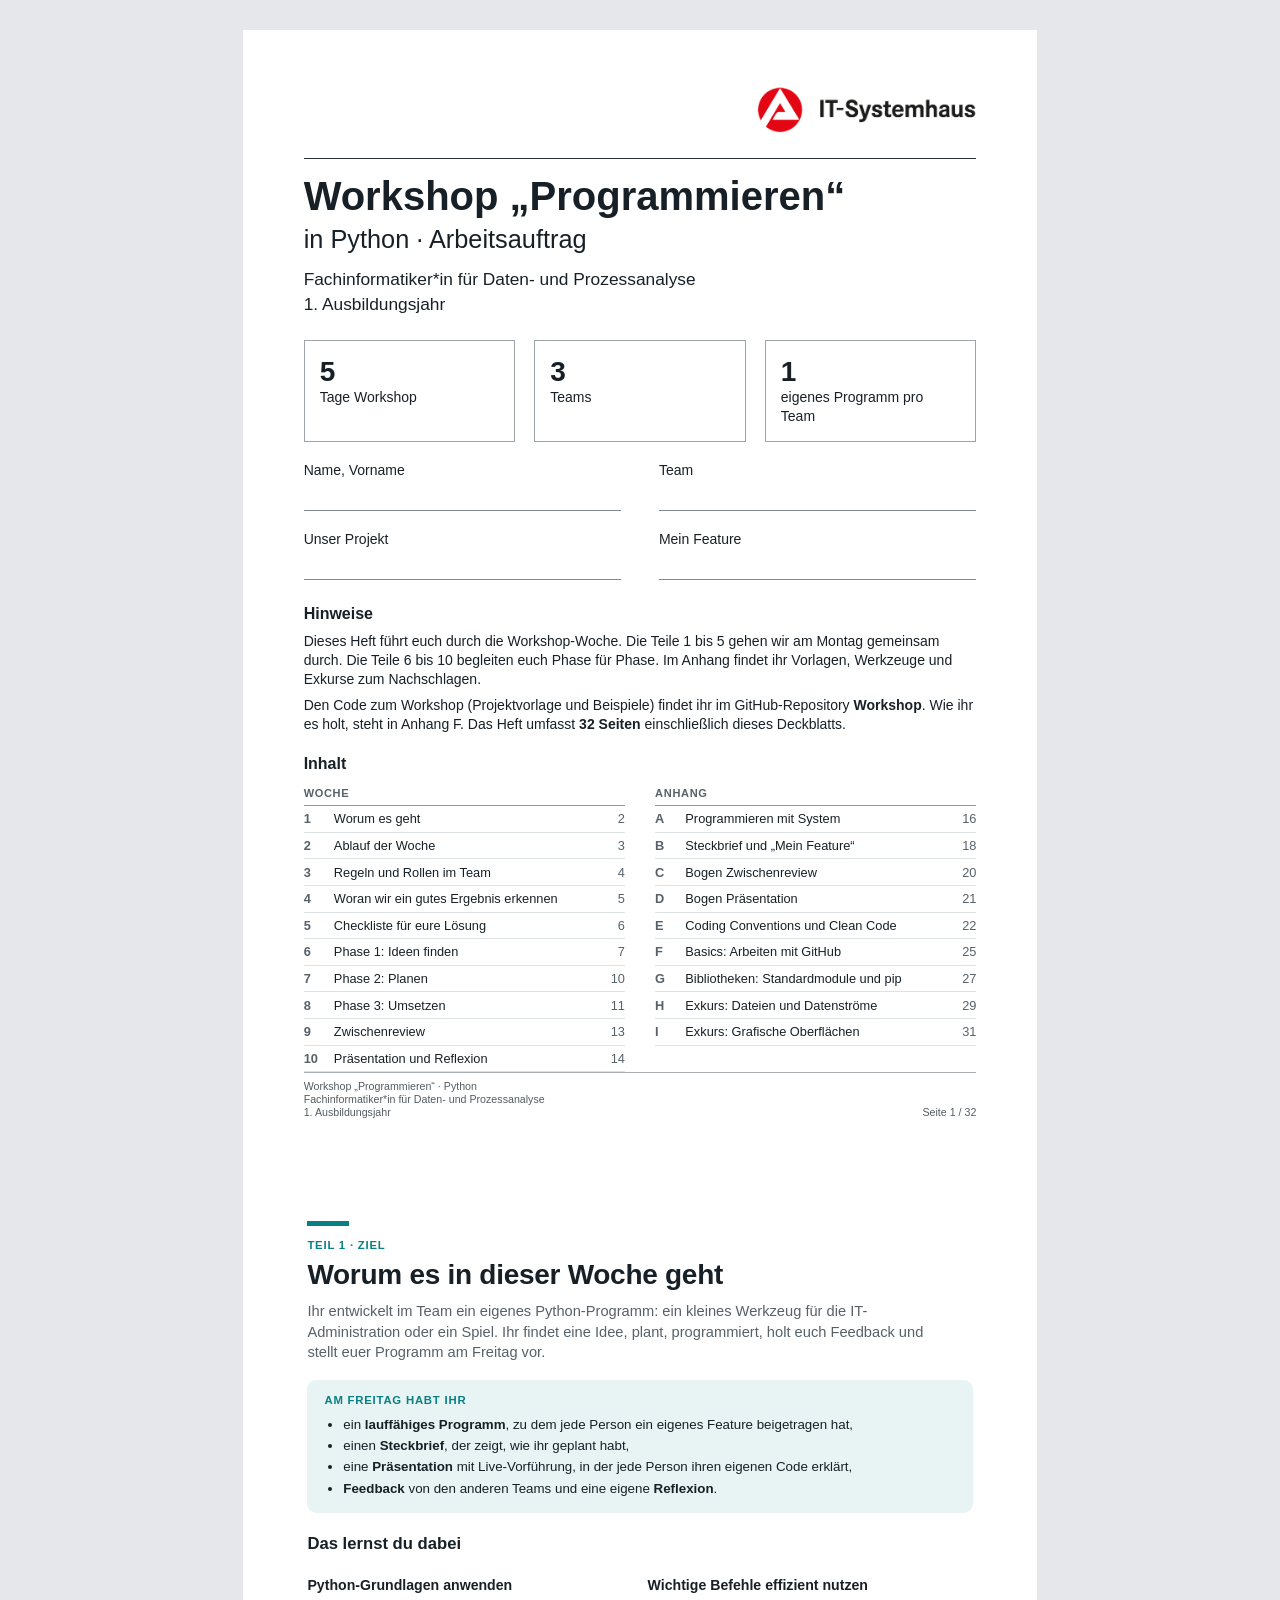
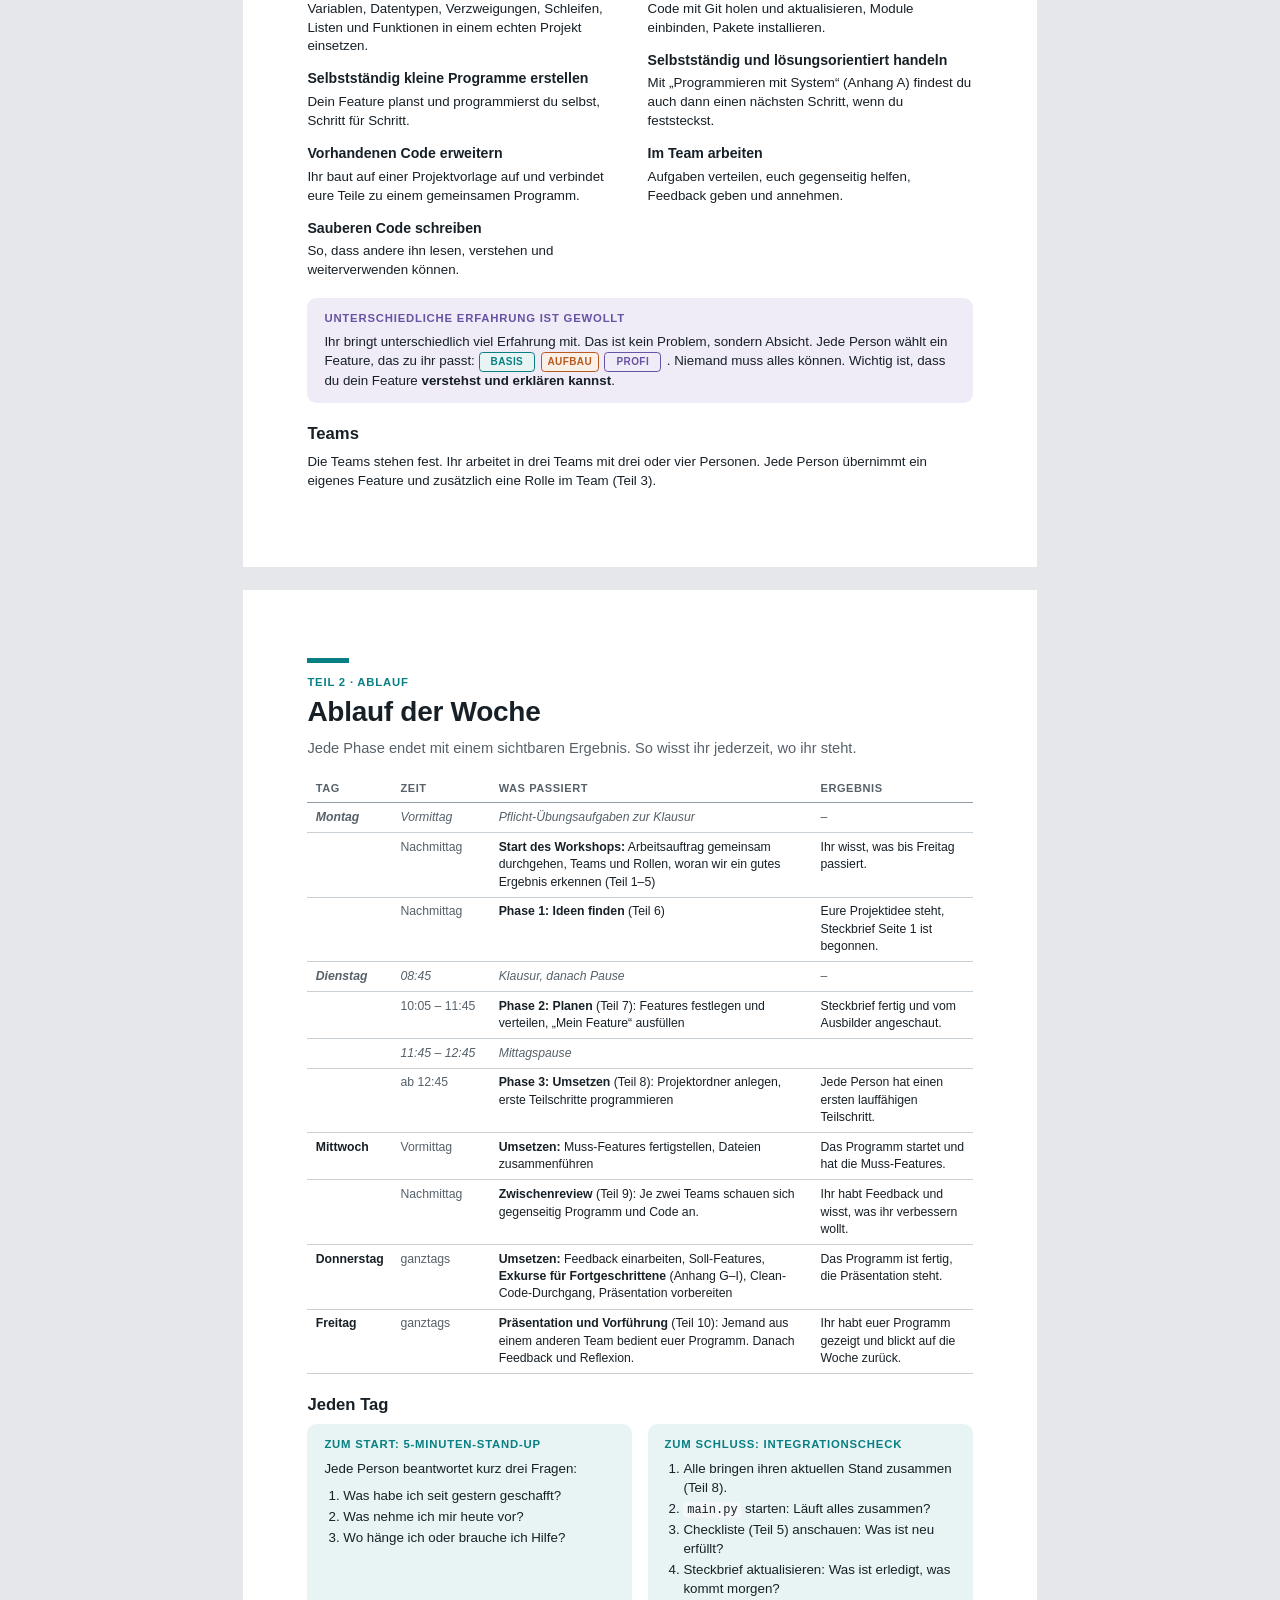
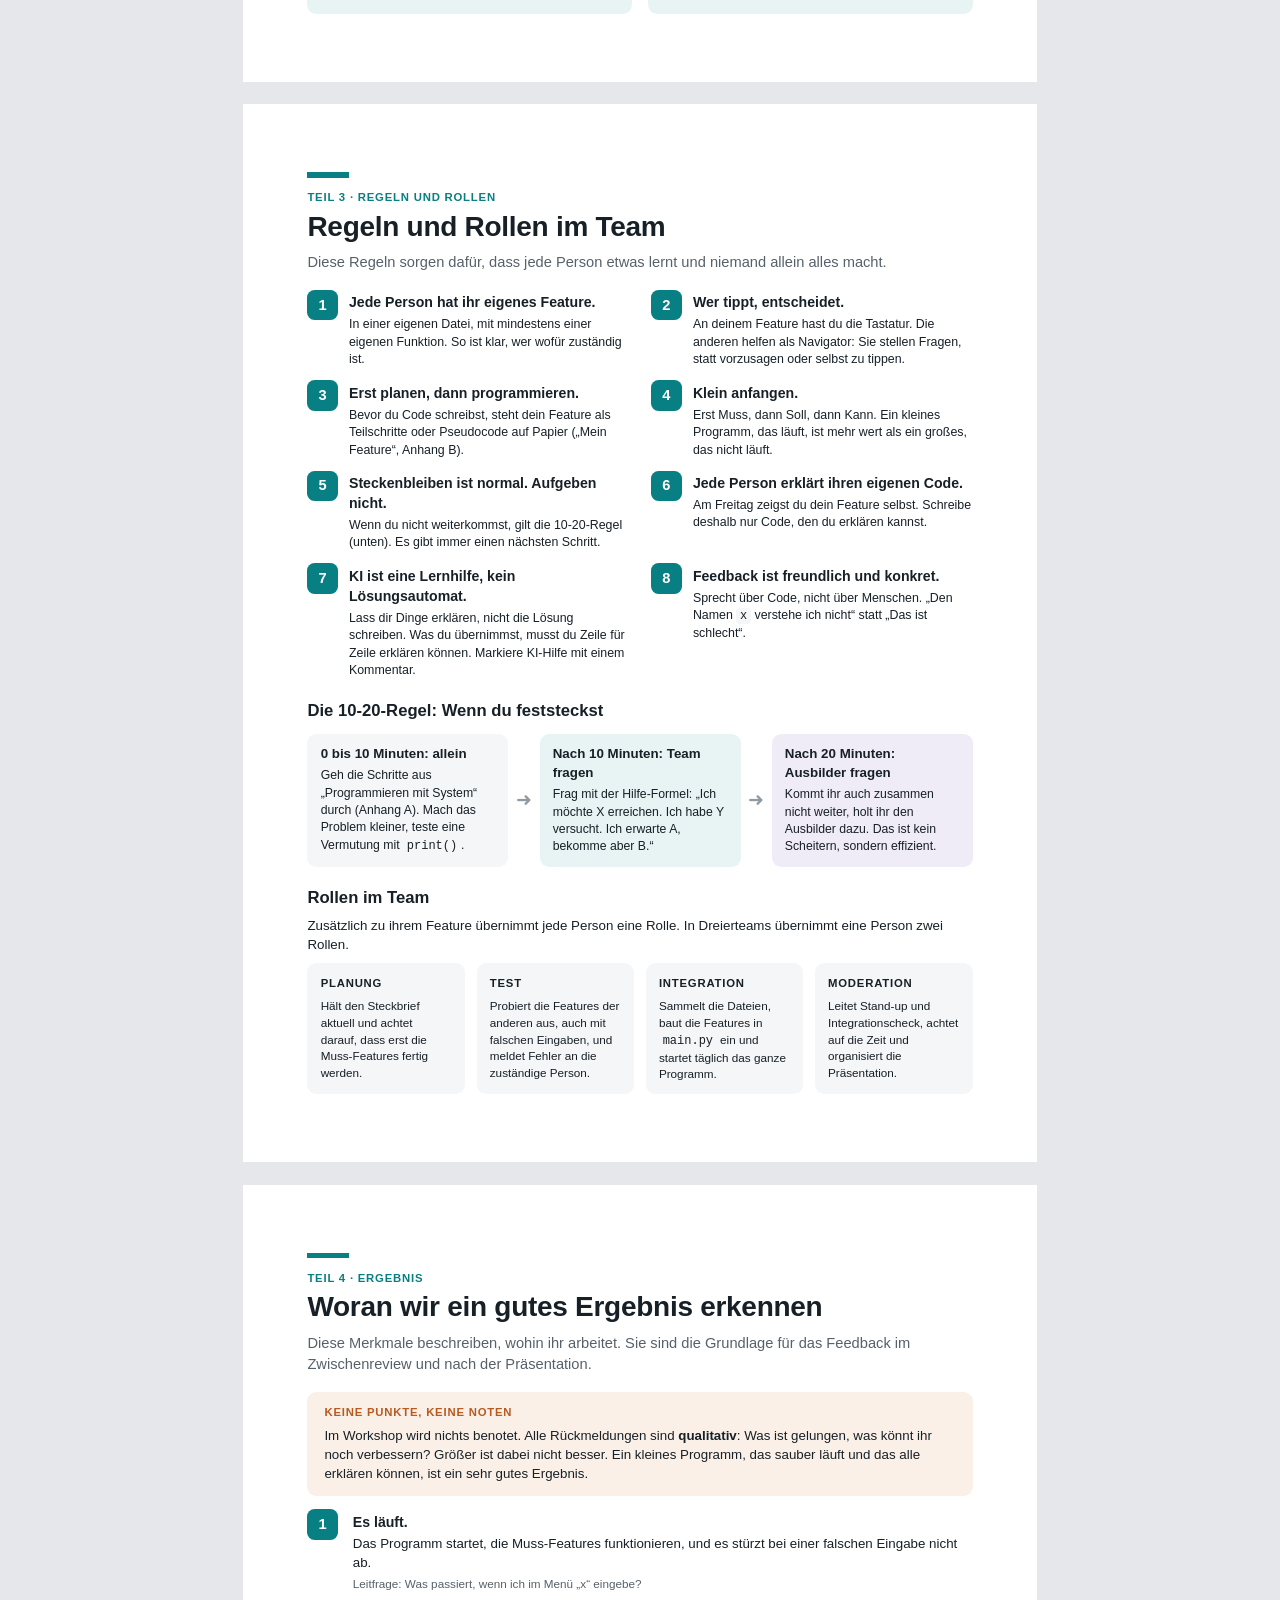
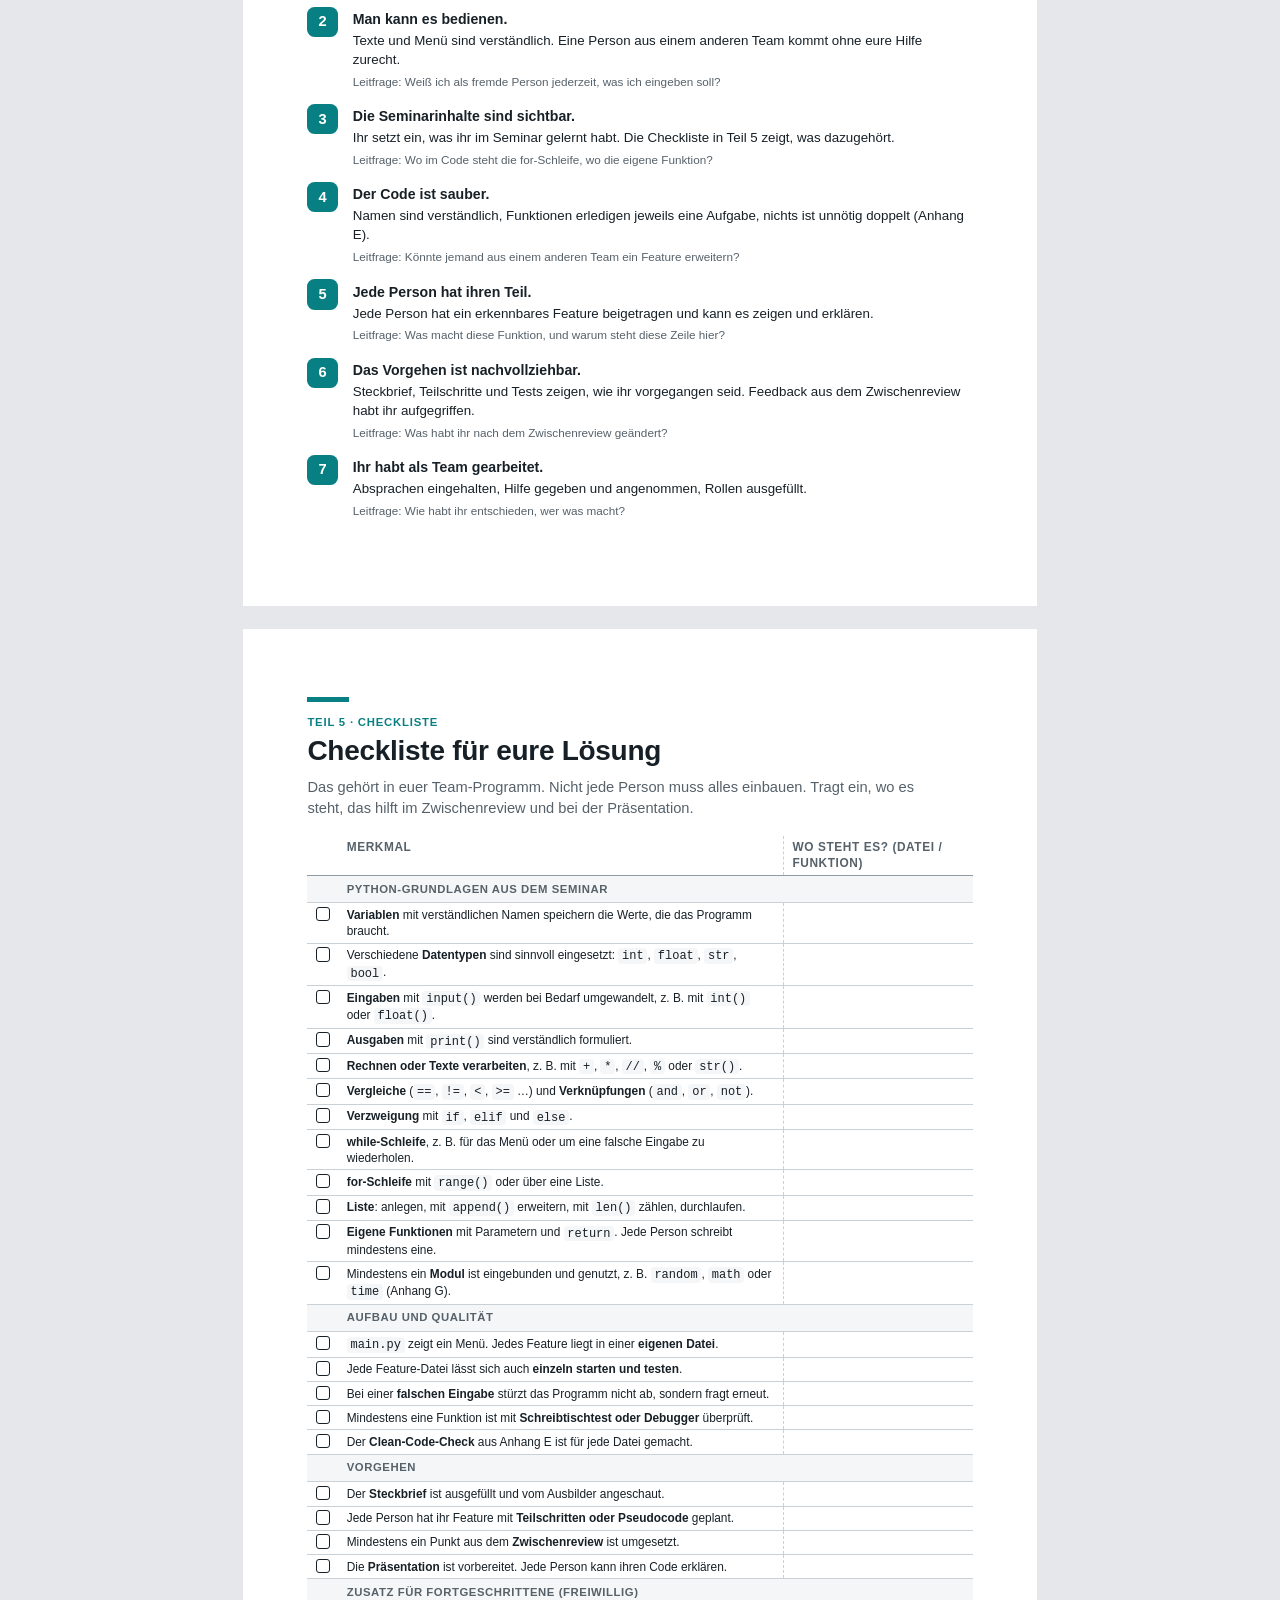
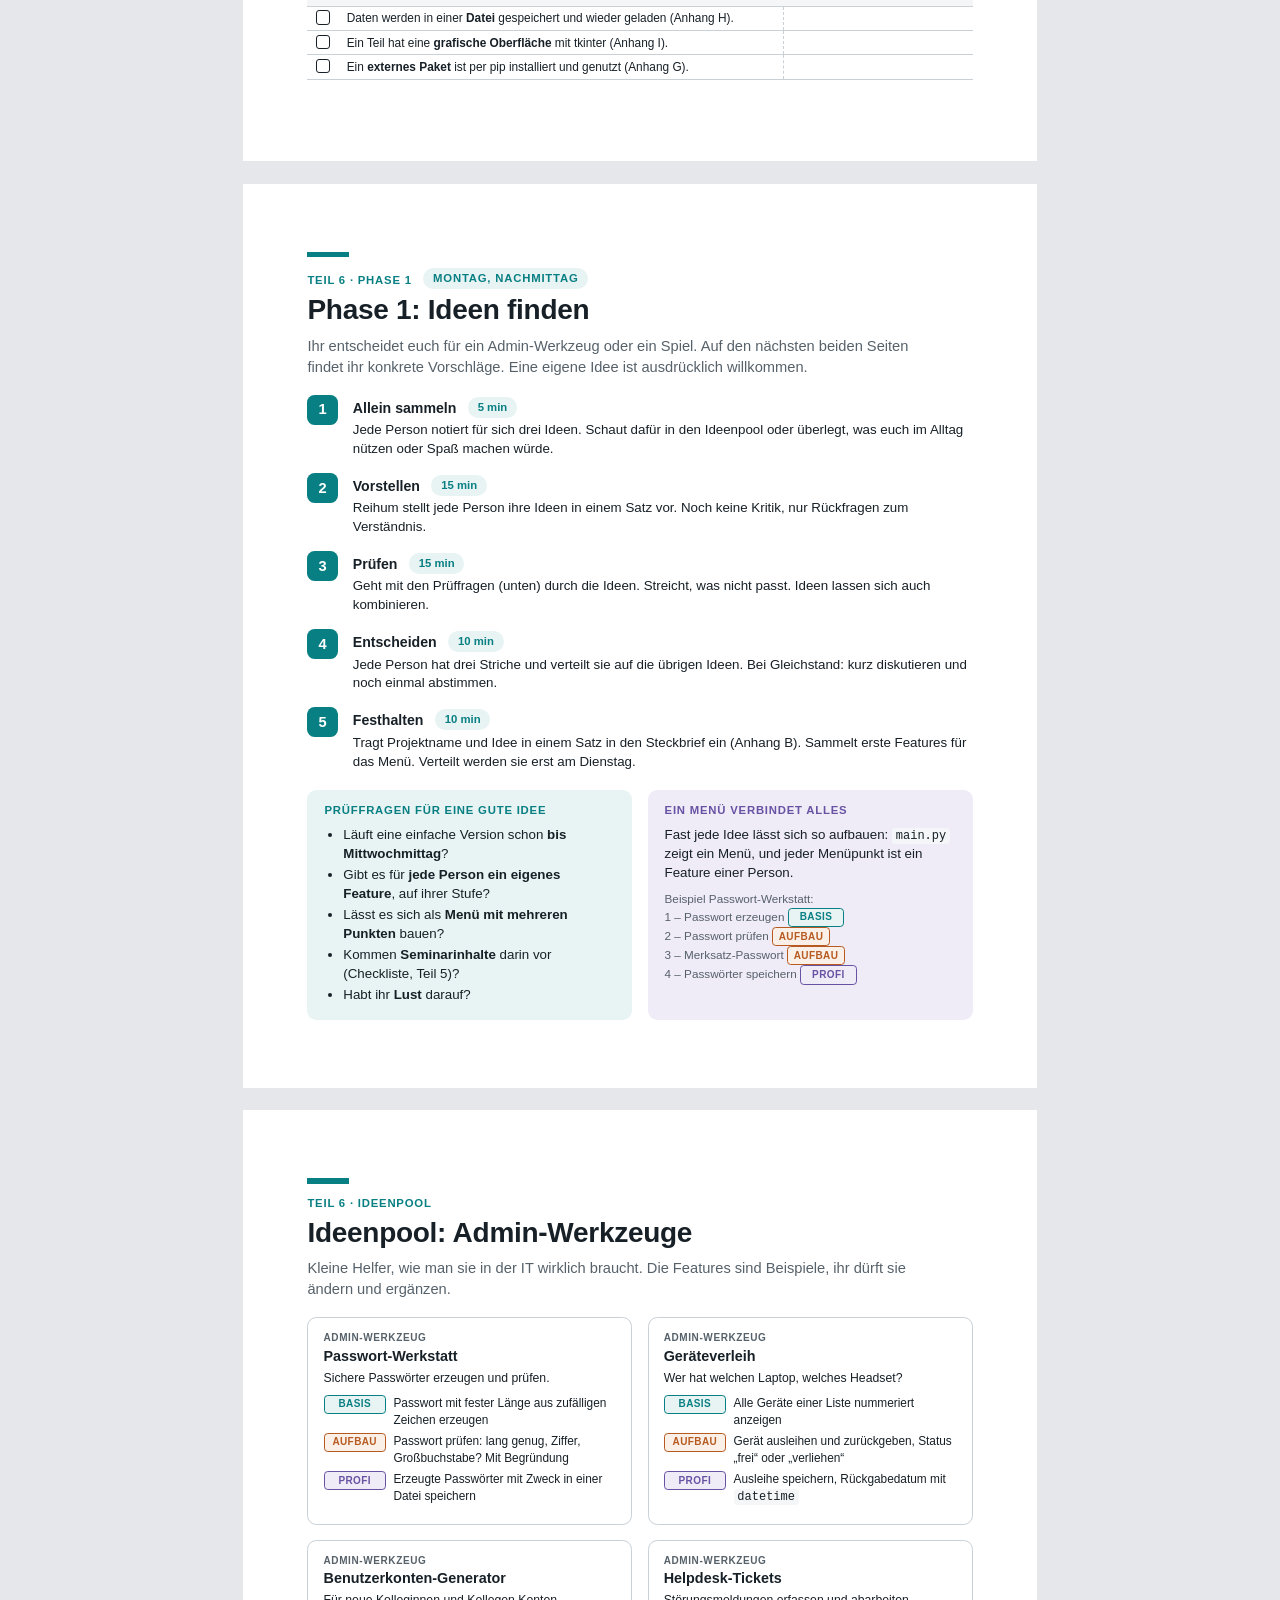
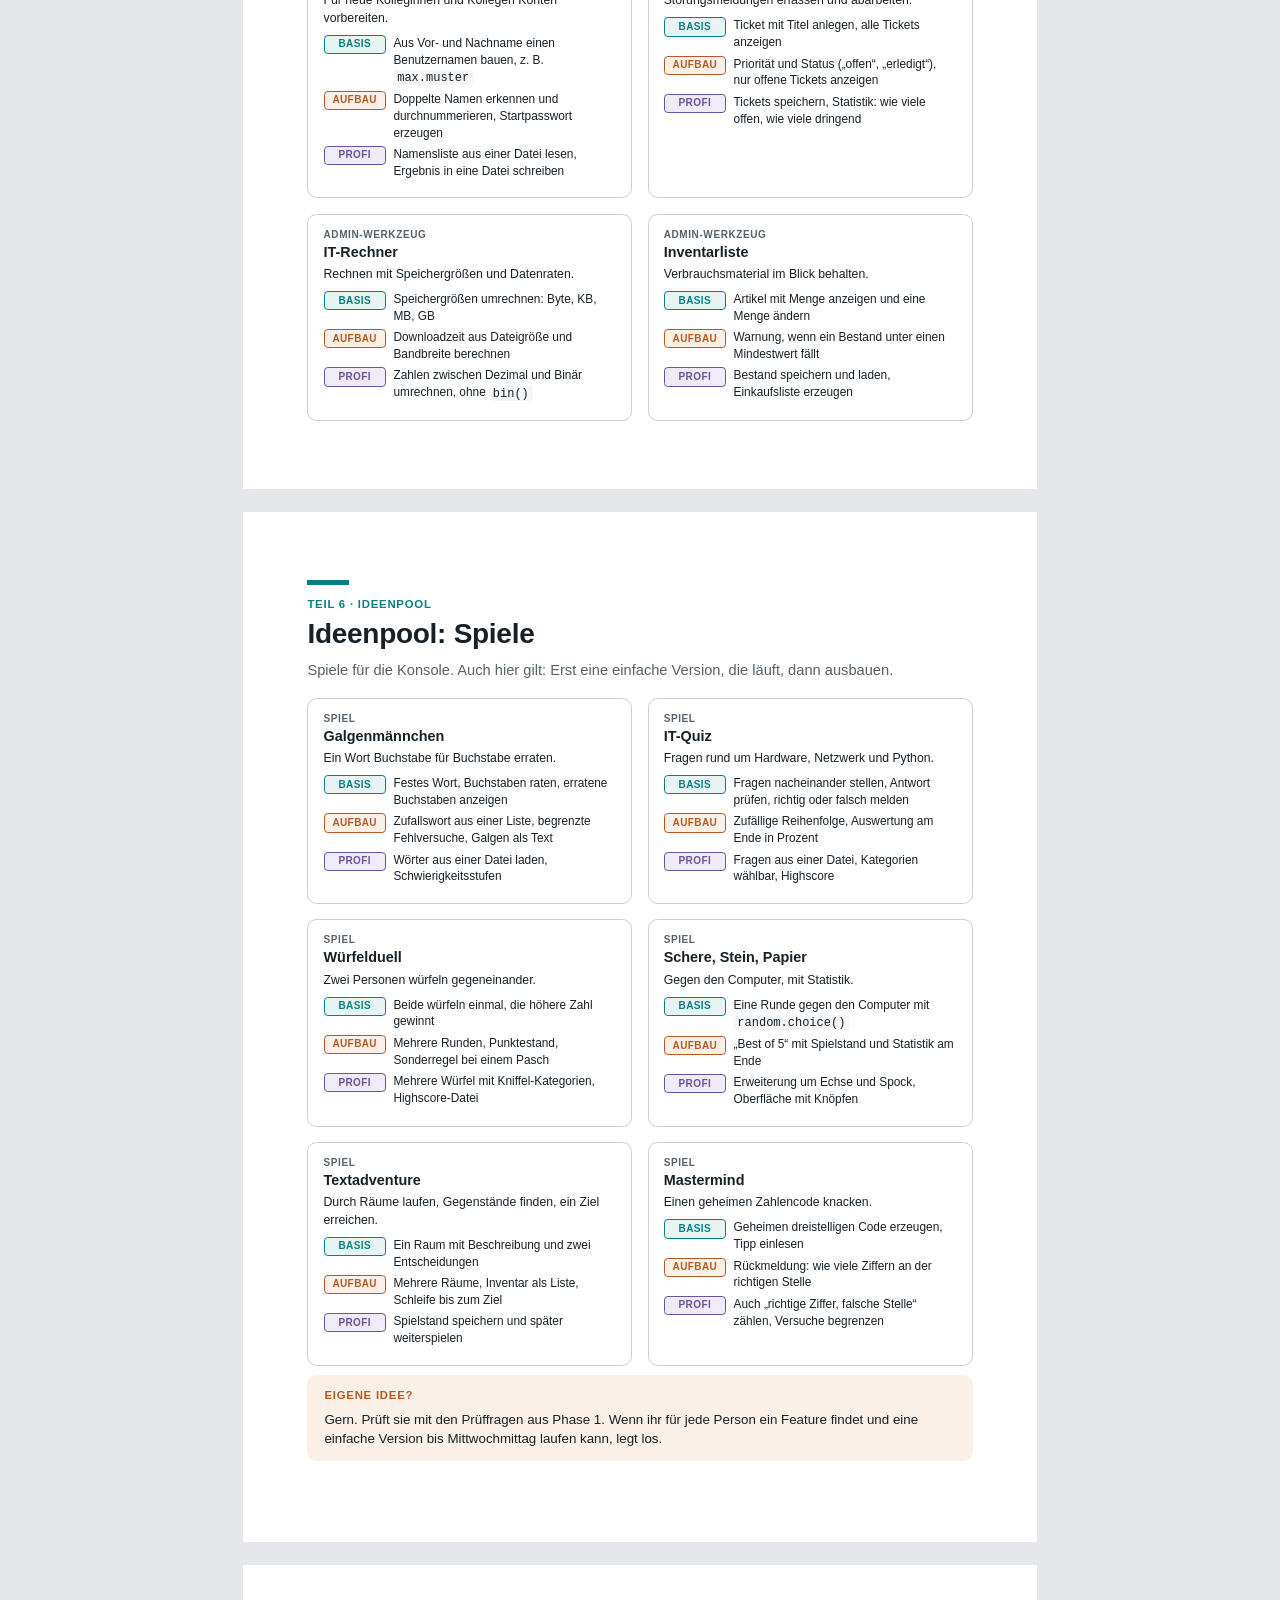
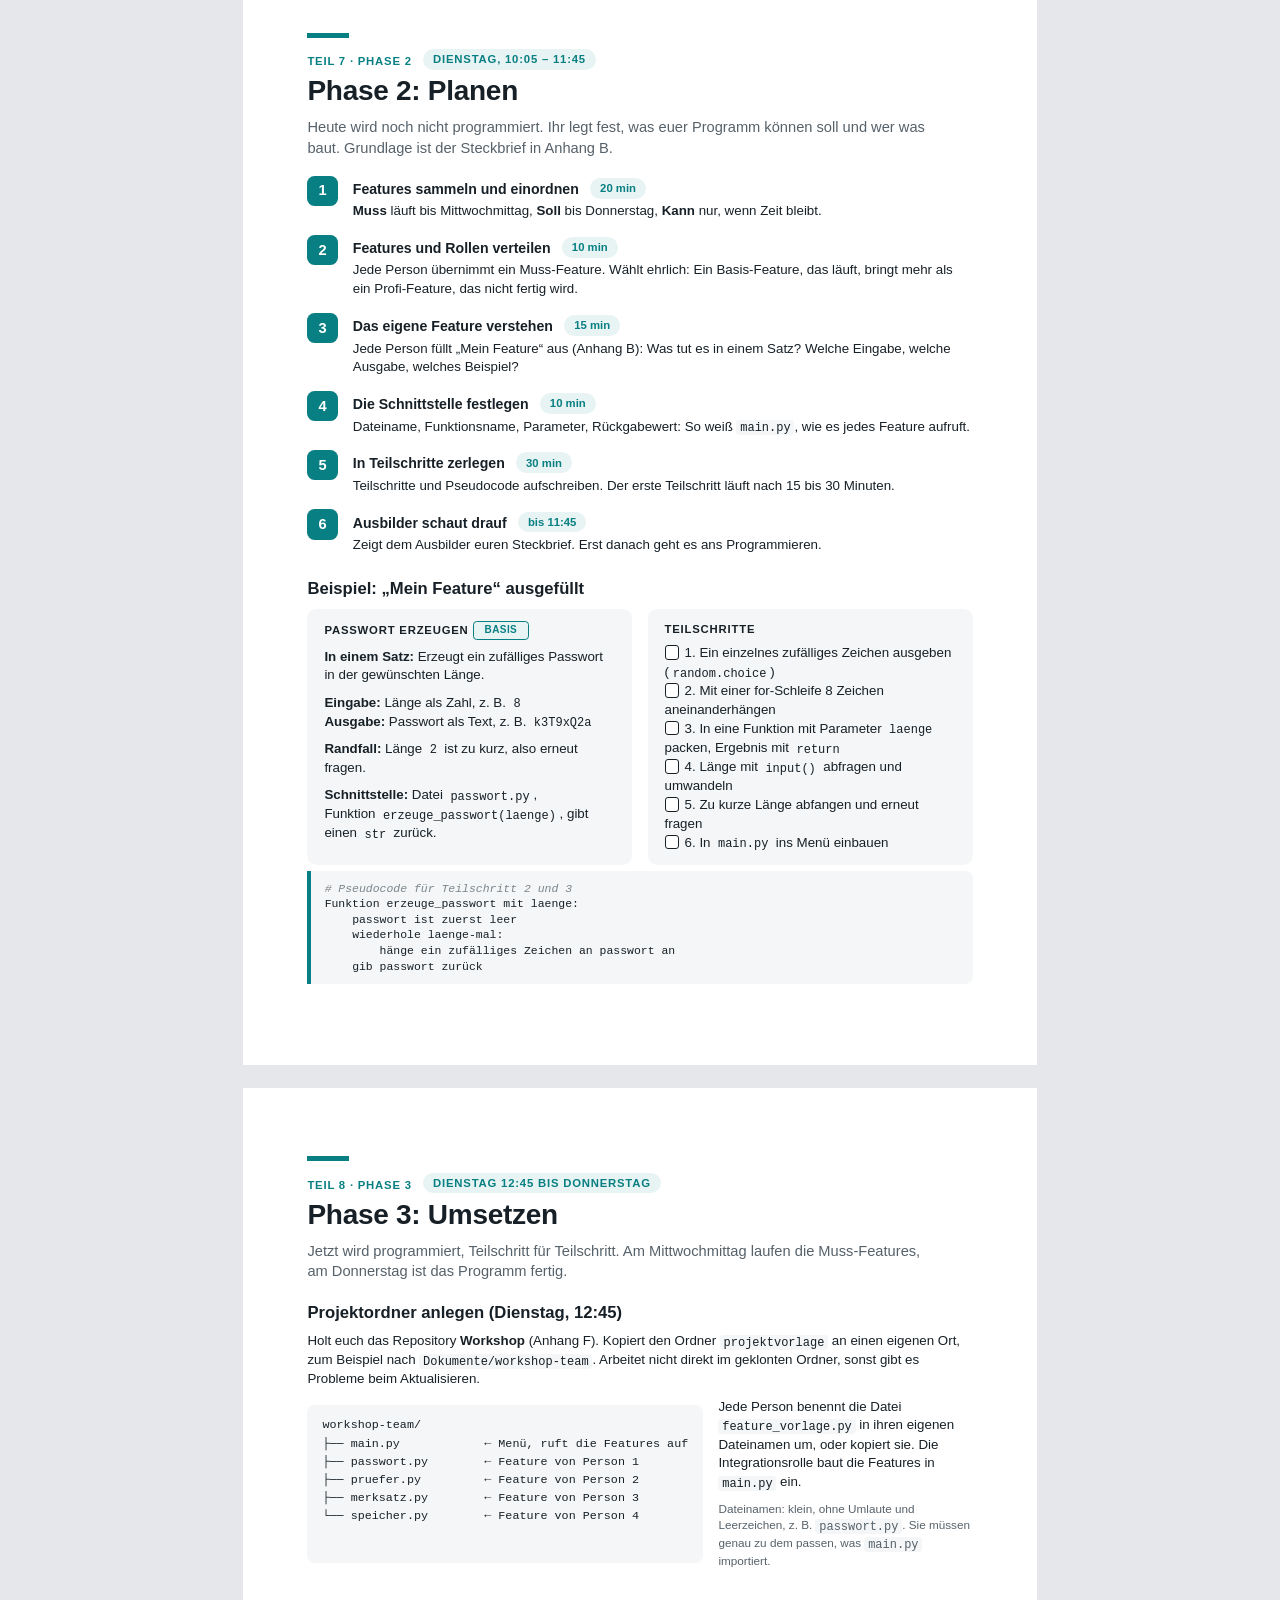
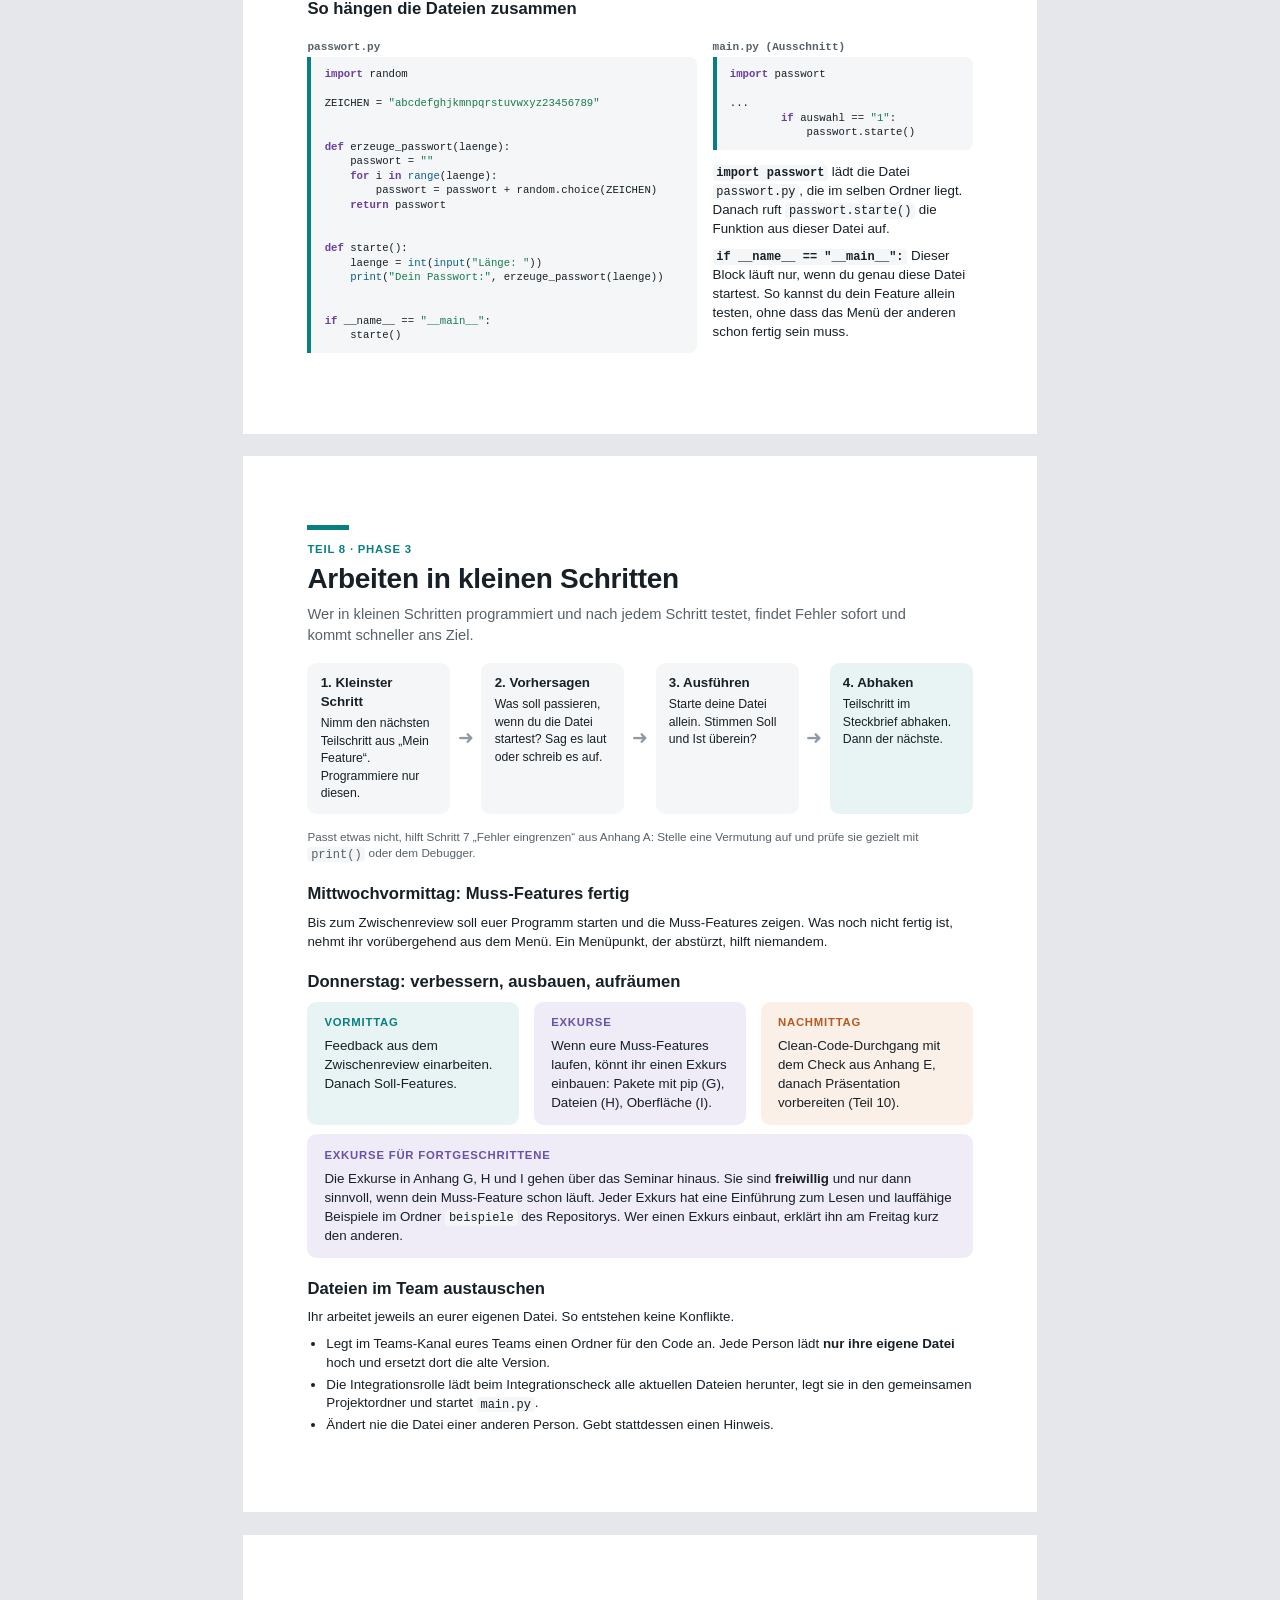
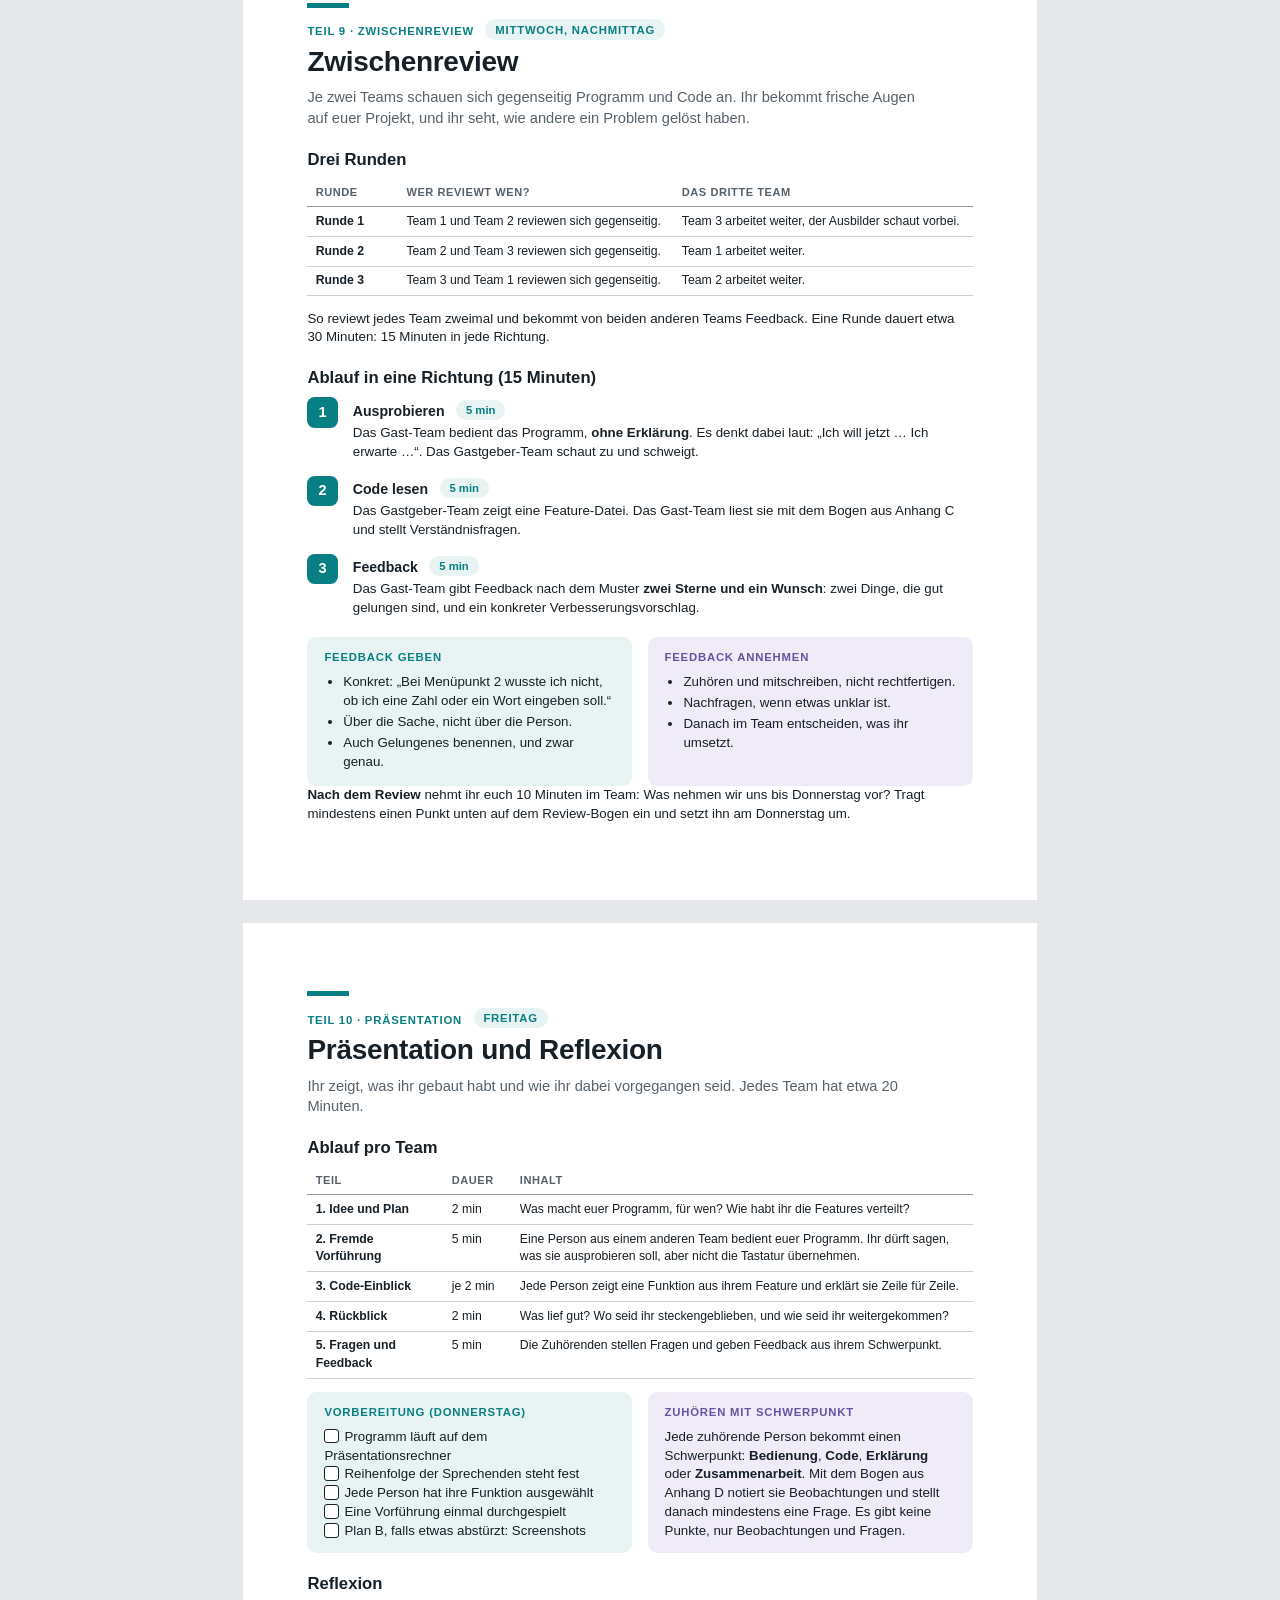
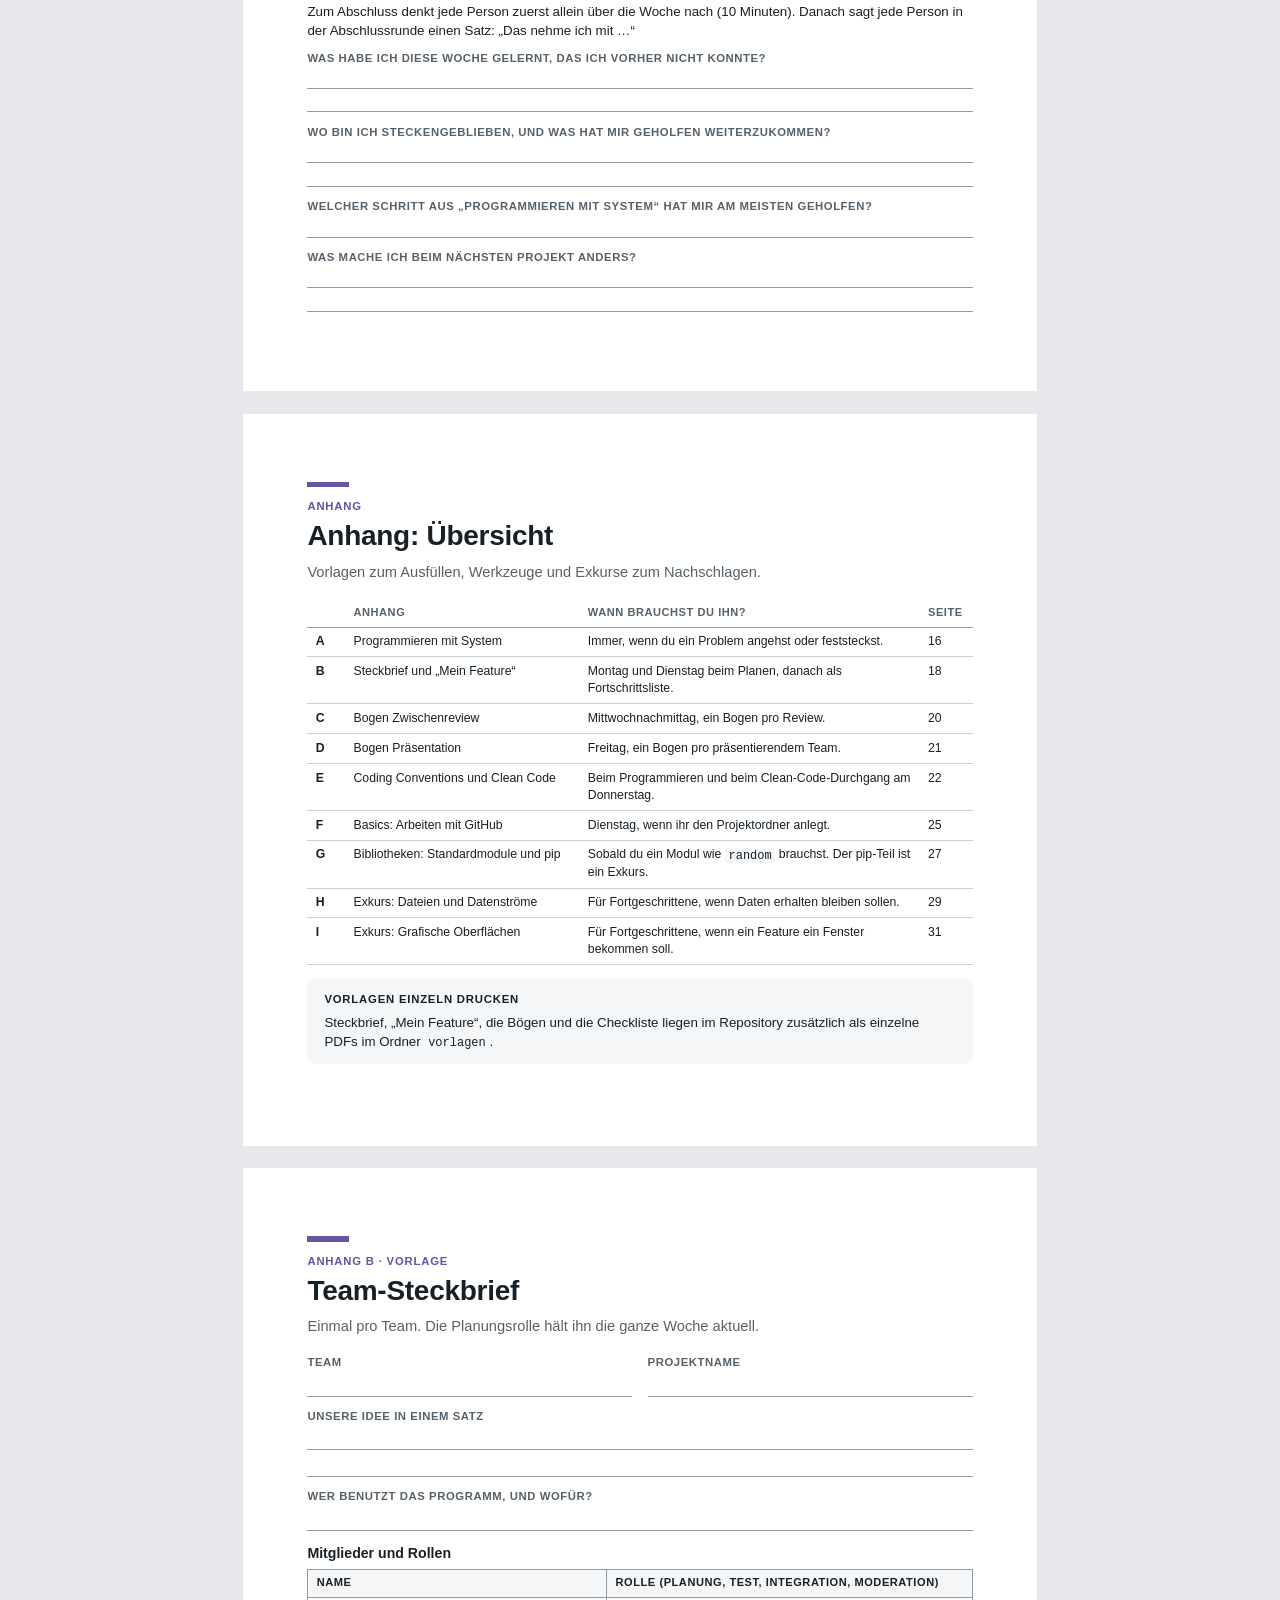
==== quelle/arbeitsauftrag.html @ 11efd177 "Workshop „Programmieren“: Arbeitsauftrag, Projektvorlage, Beispiele und Vorlagen Arbeitsauftrag als " ====
<!doctype html>
<html lang="de">
<head>
<meta charset="utf-8">
<title>Workshop „Programmieren“ · Arbeitsauftrag</title>
<link rel="stylesheet" href="style.css">
<script src="seiten.js"></script>
</head>
<body>

<!-- ============================================================ DECKBLATT -->
<section class="deckblatt">
  <header><img src="assets/IT-Systemhaus-BA.png" alt="IT-Systemhaus der Bundesagentur für Arbeit"></header>
  <h1>Workshop „Programmieren“</h1>
  <div class="untertitel">in Python · Arbeitsauftrag</div>
  <div class="cover-lead">Fachinformatiker*in für Daten- und Prozessanalyse<br>1. Ausbildungsjahr</div>

  <div class="cover-facts">
    <div><strong>5</strong>Tage Workshop</div>
    <div><strong>3</strong>Teams</div>
    <div><strong>1</strong>eigenes Programm pro Team</div>
  </div>

  <div class="cover-fields">
    <div>Name, Vorname</div>
    <div>Team</div>
    <div>Unser Projekt</div>
    <div>Mein Feature</div>
  </div>

  <h3>Hinweise</h3>
  <p>Dieses Heft führt euch durch die Workshop-Woche. Die Teile 1 bis 5 gehen wir am Montag gemeinsam durch. Die Teile 6 bis 10 begleiten euch Phase für Phase. Im Anhang findet ihr Vorlagen, Werkzeuge und Exkurse zum Nachschlagen.</p>
  <p>Den Code zum Workshop (Projektvorlage und Beispiele) findet ihr im GitHub-Repository <b>Workshop</b>. Wie ihr es holt, steht in Anhang F. Das Heft umfasst <b><span data-seiten="gesamt">__</span> Seiten</b> einschließlich dieses Deckblatts.</p>

  <h3>Inhalt</h3>
  <div class="inhalt">
    <div class="spalte">
      <div class="zeile kopf">Woche</div>
      <div class="zeile"><span class="ix">1</span><span class="t">Worum es geht</span><span class="pg" data-ref="ziel"></span></div>
      <div class="zeile"><span class="ix">2</span><span class="t">Ablauf der Woche</span><span class="pg" data-ref="ablauf"></span></div>
      <div class="zeile"><span class="ix">3</span><span class="t">Regeln und Rollen im Team</span><span class="pg" data-ref="regeln"></span></div>
      <div class="zeile"><span class="ix">4</span><span class="t">Woran wir ein gutes Ergebnis erkennen</span><span class="pg" data-ref="ergebnis"></span></div>
      <div class="zeile"><span class="ix">5</span><span class="t">Checkliste für eure Lösung</span><span class="pg" data-ref="checkliste"></span></div>
      <div class="zeile"><span class="ix">6</span><span class="t">Phase 1: Ideen finden</span><span class="pg" data-ref="ideen"></span></div>
      <div class="zeile"><span class="ix">7</span><span class="t">Phase 2: Planen</span><span class="pg" data-ref="planen"></span></div>
      <div class="zeile"><span class="ix">8</span><span class="t">Phase 3: Umsetzen</span><span class="pg" data-ref="umsetzen"></span></div>
      <div class="zeile"><span class="ix">9</span><span class="t">Zwischenreview</span><span class="pg" data-ref="review"></span></div>
      <div class="zeile"><span class="ix">10</span><span class="t">Präsentation und Reflexion</span><span class="pg" data-ref="praesentation"></span></div>
    </div>
    <div class="spalte">
      <div class="zeile kopf">Anhang</div>
      <div class="zeile"><span class="ix">A</span><span class="t">Programmieren mit System</span><span class="pg" data-ref="anhang-a"></span></div>
      <div class="zeile"><span class="ix">B</span><span class="t">Steckbrief und „Mein Feature“</span><span class="pg" data-ref="anhang-b"></span></div>
      <div class="zeile"><span class="ix">C</span><span class="t">Bogen Zwischenreview</span><span class="pg" data-ref="anhang-c"></span></div>
      <div class="zeile"><span class="ix">D</span><span class="t">Bogen Präsentation</span><span class="pg" data-ref="anhang-d"></span></div>
      <div class="zeile"><span class="ix">E</span><span class="t">Coding Conventions und Clean Code</span><span class="pg" data-ref="anhang-e"></span></div>
      <div class="zeile"><span class="ix">F</span><span class="t">Basics: Arbeiten mit GitHub</span><span class="pg" data-ref="anhang-f"></span></div>
      <div class="zeile"><span class="ix">G</span><span class="t">Bibliotheken: Standardmodule und pip</span><span class="pg" data-ref="anhang-g"></span></div>
      <div class="zeile"><span class="ix">H</span><span class="t">Exkurs: Dateien und Datenströme</span><span class="pg" data-ref="anhang-h"></span></div>
      <div class="zeile"><span class="ix">I</span><span class="t">Exkurs: Grafische Oberflächen</span><span class="pg" data-ref="anhang-i"></span></div>
    </div>
  </div>

  <footer>
    <span class="identity"><span>Workshop „Programmieren“ · Python</span><span>Fachinformatiker*in für Daten- und Prozessanalyse</span><span>1. Ausbildungsjahr</span></span>
    <span>Seite 1 / <span data-seiten="gesamt">__</span></span>
  </footer>
</section>

<!-- ============================================================ 1 ZIEL -->
<section class="teil" id="ziel">
  <div class="kicker">Teil 1 · Ziel</div>
  <h1>Worum es in dieser Woche geht</h1>
  <p class="lead">Ihr entwickelt im Team ein eigenes Python-Programm: ein kleines Werkzeug für die IT-Administration oder ein Spiel. Ihr findet eine Idee, plant, programmiert, holt euch Feedback und stellt euer Programm am Freitag vor.</p>

  <div class="box teal">
    <div class="box-titel">Am Freitag habt ihr</div>
    <ul>
      <li>ein <b>lauffähiges Programm</b>, zu dem jede Person ein eigenes Feature beigetragen hat,</li>
      <li>einen <b>Steckbrief</b>, der zeigt, wie ihr geplant habt,</li>
      <li>eine <b>Präsentation</b> mit Live-Vorführung, in der jede Person ihren eigenen Code erklärt,</li>
      <li><b>Feedback</b> von den anderen Teams und eine eigene <b>Reflexion</b>.</li>
    </ul>
  </div>

  <h2>Das lernst du dabei</h2>
  <div class="grid2">
    <div>
      <h3>Python-Grundlagen anwenden</h3>
      <p>Variablen, Datentypen, Verzweigungen, Schleifen, Listen und Funktionen in einem echten Projekt einsetzen.</p>
      <h3>Selbstständig kleine Programme erstellen</h3>
      <p>Dein Feature planst und programmierst du selbst, Schritt für Schritt.</p>
      <h3>Vorhandenen Code erweitern</h3>
      <p>Ihr baut auf einer Projektvorlage auf und verbindet eure Teile zu einem gemeinsamen Programm.</p>
      <h3>Sauberen Code schreiben</h3>
      <p>So, dass andere ihn lesen, verstehen und weiterverwenden können.</p>
    </div>
    <div>
      <h3>Wichtige Befehle effizient nutzen</h3>
      <p>Code mit Git holen und aktualisieren, Module einbinden, Pakete installieren.</p>
      <h3>Selbstständig und lösungsorientiert handeln</h3>
      <p>Mit „Programmieren mit System“ (Anhang A) findest du auch dann einen nächsten Schritt, wenn du feststeckst.</p>
      <h3>Im Team arbeiten</h3>
      <p>Aufgaben verteilen, euch gegenseitig helfen, Feedback geben und annehmen.</p>
    </div>
  </div>

  <div class="box purple">
    <div class="box-titel">Unterschiedliche Erfahrung ist gewollt</div>
    <p>Ihr bringt unterschiedlich viel Erfahrung mit. Das ist kein Problem, sondern Absicht. Jede Person wählt ein Feature, das zu ihr passt: <span class="stufe b">Basis</span><span class="stufe a">Aufbau</span><span class="stufe p">Profi</span>. Niemand muss alles können. Wichtig ist, dass du dein Feature <b>verstehst und erklären kannst</b>.</p>
  </div>

  <h2>Teams</h2>
  <p>Die Teams stehen fest. Ihr arbeitet in drei Teams mit drei oder vier Personen. Jede Person übernimmt ein eigenes Feature und zusätzlich eine Rolle im Team (Teil 3).</p>

</section>

<!-- ============================================================ 2 ABLAUF -->
<section class="teil" id="ablauf">
  <div class="kicker">Teil 2 · Ablauf</div>
  <h1>Ablauf der Woche</h1>
  <p class="lead">Jede Phase endet mit einem sichtbaren Ergebnis. So wisst ihr jederzeit, wo ihr steht.</p>

  <table>
    <thead><tr><th>Tag</th><th>Zeit</th><th>Was passiert</th><th>Ergebnis</th></tr></thead>
    <tbody>
      <tr class="tagstart extern"><td class="tag">Montag</td><td class="uhr">Vormittag</td><td>Pflicht-Übungsaufgaben zur Klausur</td><td>–</td></tr>
      <tr><td></td><td class="uhr">Nachmittag</td><td><b>Start des Workshops:</b> Arbeitsauftrag gemeinsam durchgehen, Teams und Rollen, woran wir ein gutes Ergebnis erkennen (Teil 1–5)</td><td>Ihr wisst, was bis Freitag passiert.</td></tr>
      <tr><td></td><td class="uhr">Nachmittag</td><td><b>Phase 1: Ideen finden</b> (Teil 6)</td><td>Eure Projektidee steht, Steckbrief Seite 1 ist begonnen.</td></tr>

      <tr class="tagstart extern"><td class="tag">Dienstag</td><td class="uhr">08:45</td><td>Klausur, danach Pause</td><td>–</td></tr>
      <tr><td></td><td class="uhr">10:05 – 11:45</td><td><b>Phase 2: Planen</b> (Teil 7): Features festlegen und verteilen, „Mein Feature“ ausfüllen</td><td>Steckbrief fertig und vom Ausbilder angeschaut.</td></tr>
      <tr class="extern"><td></td><td class="uhr">11:45 – 12:45</td><td>Mittagspause</td><td></td></tr>
      <tr><td></td><td class="uhr">ab 12:45</td><td><b>Phase 3: Umsetzen</b> (Teil 8): Projektordner anlegen, erste Teilschritte programmieren</td><td>Jede Person hat einen ersten lauffähigen Teilschritt.</td></tr>

      <tr class="tagstart"><td class="tag">Mittwoch</td><td class="uhr">Vormittag</td><td><b>Umsetzen:</b> Muss-Features fertigstellen, Dateien zusammenführen</td><td>Das Programm startet und hat die Muss-Features.</td></tr>
      <tr><td></td><td class="uhr">Nachmittag</td><td><b>Zwischenreview</b> (Teil 9): Je zwei Teams schauen sich gegenseitig Programm und Code an.</td><td>Ihr habt Feedback und wisst, was ihr verbessern wollt.</td></tr>

      <tr class="tagstart"><td class="tag">Donnerstag</td><td class="uhr">ganztags</td><td><b>Umsetzen:</b> Feedback einarbeiten, Soll-Features, <b>Exkurse für Fortgeschrittene</b> (Anhang G–I), Clean-Code-Durchgang, Präsentation vorbereiten</td><td>Das Programm ist fertig, die Präsentation steht.</td></tr>

      <tr class="tagstart"><td class="tag">Freitag</td><td class="uhr">ganztags</td><td><b>Präsentation und Vorführung</b> (Teil 10): Jemand aus einem anderen Team bedient euer Programm. Danach Feedback und Reflexion.</td><td>Ihr habt euer Programm gezeigt und blickt auf die Woche zurück.</td></tr>
    </tbody>
  </table>

  <h2>Jeden Tag</h2>
  <div class="grid2">
    <div class="box teal">
      <div class="box-titel">Zum Start: 5-Minuten-Stand-up</div>
      <p>Jede Person beantwortet kurz drei Fragen:</p>
      <ol>
        <li>Was habe ich seit gestern geschafft?</li>
        <li>Was nehme ich mir heute vor?</li>
        <li>Wo hänge ich oder brauche ich Hilfe?</li>
      </ol>
    </div>
    <div class="box teal">
      <div class="box-titel">Zum Schluss: Integrationscheck</div>
      <ol>
        <li>Alle bringen ihren aktuellen Stand zusammen (Teil 8).</li>
        <li><code>main.py</code> starten: Läuft alles zusammen?</li>
        <li>Checkliste (Teil 5) anschauen: Was ist neu erfüllt?</li>
        <li>Steckbrief aktualisieren: Was ist erledigt, was kommt morgen?</li>
      </ol>
    </div>
  </div>
</section>

<!-- ============================================================ 3 REGELN -->
<section class="teil" id="regeln">
  <div class="kicker">Teil 3 · Regeln und Rollen</div>
  <h1>Regeln und Rollen im Team</h1>
  <p class="lead">Diese Regeln sorgen dafür, dass jede Person etwas lernt und niemand allein alles macht.</p>

  <div class="regeln">
    <div class="regel"><div class="nr">1</div><div><h3>Jede Person hat ihr eigenes Feature.</h3><p>In einer eigenen Datei, mit mindestens einer eigenen Funktion. So ist klar, wer wofür zuständig ist.</p></div></div>
    <div class="regel"><div class="nr">2</div><div><h3>Wer tippt, entscheidet.</h3><p>An deinem Feature hast du die Tastatur. Die anderen helfen als Navigator: Sie stellen Fragen, statt vorzusagen oder selbst zu tippen.</p></div></div>
    <div class="regel"><div class="nr">3</div><div><h3>Erst planen, dann programmieren.</h3><p>Bevor du Code schreibst, steht dein Feature als Teilschritte oder Pseudocode auf Papier („Mein Feature“, Anhang B).</p></div></div>
    <div class="regel"><div class="nr">4</div><div><h3>Klein anfangen.</h3><p>Erst Muss, dann Soll, dann Kann. Ein kleines Programm, das läuft, ist mehr wert als ein großes, das nicht läuft.</p></div></div>
    <div class="regel"><div class="nr">5</div><div><h3>Steckenbleiben ist normal. Aufgeben nicht.</h3><p>Wenn du nicht weiterkommst, gilt die 10-20-Regel (unten). Es gibt immer einen nächsten Schritt.</p></div></div>
    <div class="regel"><div class="nr">6</div><div><h3>Jede Person erklärt ihren eigenen Code.</h3><p>Am Freitag zeigst du dein Feature selbst. Schreibe deshalb nur Code, den du erklären kannst.</p></div></div>
    <div class="regel"><div class="nr">7</div><div><h3>KI ist eine Lernhilfe, kein Lösungsautomat.</h3><p>Lass dir Dinge erklären, nicht die Lösung schreiben. Was du übernimmst, musst du Zeile für Zeile erklären können. Markiere KI-Hilfe mit einem Kommentar.</p></div></div>
    <div class="regel"><div class="nr">8</div><div><h3>Feedback ist freundlich und konkret.</h3><p>Sprecht über Code, nicht über Menschen. „Den Namen <code>x</code> verstehe ich nicht“ statt „Das ist schlecht“.</p></div></div>
  </div>

  <h2>Die 10-20-Regel: Wenn du feststeckst</h2>
  <div class="flow">
    <div class="station box grau" style="margin:0"><b>0 bis 10 Minuten: allein</b>Geh die Schritte aus „Programmieren mit System“ durch (Anhang A). Mach das Problem kleiner, teste eine Vermutung mit <code>print()</code>.</div>
    <div class="pfeil">➜</div>
    <div class="station box teal" style="margin:0"><b>Nach 10 Minuten: Team fragen</b>Frag mit der Hilfe-Formel: „Ich möchte X erreichen. Ich habe Y versucht. Ich erwarte A, bekomme aber B.“</div>
    <div class="pfeil">➜</div>
    <div class="station box purple" style="margin:0"><b>Nach 20 Minuten: Ausbilder fragen</b>Kommt ihr auch zusammen nicht weiter, holt ihr den Ausbilder dazu. Das ist kein Scheitern, sondern effizient.</div>
  </div>

  <h2>Rollen im Team</h2>
  <p>Zusätzlich zu ihrem Feature übernimmt jede Person eine Rolle. In Dreierteams übernimmt eine Person zwei Rollen.</p>
  <div class="rollen">
    <div class="box grau"><div class="box-titel">Planung</div><p>Hält den Steckbrief aktuell und achtet darauf, dass erst die Muss-Features fertig werden.</p></div>
    <div class="box grau"><div class="box-titel">Test</div><p>Probiert die Features der anderen aus, auch mit falschen Eingaben, und meldet Fehler an die zuständige Person.</p></div>
    <div class="box grau"><div class="box-titel">Integration</div><p>Sammelt die Dateien, baut die Features in <code>main.py</code> ein und startet täglich das ganze Programm.</p></div>
    <div class="box grau"><div class="box-titel">Moderation</div><p>Leitet Stand-up und Integrationscheck, achtet auf die Zeit und organisiert die Präsentation.</p></div>
  </div>
</section>

<!-- ============================================================ 4 ERGEBNIS -->
<section class="teil" id="ergebnis">
  <div class="kicker">Teil 4 · Ergebnis</div>
  <h1>Woran wir ein gutes Ergebnis erkennen</h1>
  <p class="lead">Diese Merkmale beschreiben, wohin ihr arbeitet. Sie sind die Grundlage für das Feedback im Zwischenreview und nach der Präsentation.</p>

  <div class="box orange">
    <div class="box-titel">Keine Punkte, keine Noten</div>
    <p>Im Workshop wird nichts benotet. Alle Rückmeldungen sind <b>qualitativ</b>: Was ist gelungen, was könnt ihr noch verbessern? Größer ist dabei nicht besser. Ein kleines Programm, das sauber läuft und das alle erklären können, ist ein sehr gutes Ergebnis.</p>
  </div>

  <div class="schritte">
    <div class="schritt"><div class="nr">1</div><div><h3>Es läuft.</h3><p>Das Programm startet, die Muss-Features funktionieren, und es stürzt bei einer falschen Eingabe nicht ab.</p><p class="klein">Leitfrage: Was passiert, wenn ich im Menü „x“ eingebe?</p></div></div>
    <div class="schritt"><div class="nr">2</div><div><h3>Man kann es bedienen.</h3><p>Texte und Menü sind verständlich. Eine Person aus einem anderen Team kommt ohne eure Hilfe zurecht.</p><p class="klein">Leitfrage: Weiß ich als fremde Person jederzeit, was ich eingeben soll?</p></div></div>
    <div class="schritt"><div class="nr">3</div><div><h3>Die Seminarinhalte sind sichtbar.</h3><p>Ihr setzt ein, was ihr im Seminar gelernt habt. Die Checkliste in Teil 5 zeigt, was dazugehört.</p><p class="klein">Leitfrage: Wo im Code steht die for-Schleife, wo die eigene Funktion?</p></div></div>
    <div class="schritt"><div class="nr">4</div><div><h3>Der Code ist sauber.</h3><p>Namen sind verständlich, Funktionen erledigen jeweils eine Aufgabe, nichts ist unnötig doppelt (Anhang E).</p><p class="klein">Leitfrage: Könnte jemand aus einem anderen Team ein Feature erweitern?</p></div></div>
    <div class="schritt"><div class="nr">5</div><div><h3>Jede Person hat ihren Teil.</h3><p>Jede Person hat ein erkennbares Feature beigetragen und kann es zeigen und erklären.</p><p class="klein">Leitfrage: Was macht diese Funktion, und warum steht diese Zeile hier?</p></div></div>
    <div class="schritt"><div class="nr">6</div><div><h3>Das Vorgehen ist nachvollziehbar.</h3><p>Steckbrief, Teilschritte und Tests zeigen, wie ihr vorgegangen seid. Feedback aus dem Zwischenreview habt ihr aufgegriffen.</p><p class="klein">Leitfrage: Was habt ihr nach dem Zwischenreview geändert?</p></div></div>
    <div class="schritt"><div class="nr">7</div><div><h3>Ihr habt als Team gearbeitet.</h3><p>Absprachen eingehalten, Hilfe gegeben und angenommen, Rollen ausgefüllt.</p><p class="klein">Leitfrage: Wie habt ihr entschieden, wer was macht?</p></div></div>
  </div>
</section>

<!-- ============================================================ 5 CHECKLISTE -->
<section class="teil" id="checkliste">
  <div class="kicker">Teil 5 · Checkliste</div>
  <h1>Checkliste für eure Lösung</h1>
  <p class="lead">Das gehört in euer Team-Programm. Nicht jede Person muss alles einbauen. Tragt ein, wo es steht, das hilft im Zwischenreview und bei der Präsentation.</p>

  <table class="check">
    <thead><tr><th></th><th>Merkmal</th><th class="fund">Wo steht es? (Datei / Funktion)</th></tr></thead>
    <tbody>
      <tr class="gruppe"><td></td><td colspan="2">Python-Grundlagen aus dem Seminar</td></tr>
      <tr><td><span class="cb"></span></td><td><b>Variablen</b> mit verständlichen Namen speichern die Werte, die das Programm braucht.</td><td class="fund"></td></tr>
      <tr><td><span class="cb"></span></td><td>Verschiedene <b>Datentypen</b> sind sinnvoll eingesetzt: <code>int</code>, <code>float</code>, <code>str</code>, <code>bool</code>.</td><td class="fund"></td></tr>
      <tr><td><span class="cb"></span></td><td><b>Eingaben</b> mit <code>input()</code> werden bei Bedarf umgewandelt, z. B. mit <code>int()</code> oder <code>float()</code>.</td><td class="fund"></td></tr>
      <tr><td><span class="cb"></span></td><td><b>Ausgaben</b> mit <code>print()</code> sind verständlich formuliert.</td><td class="fund"></td></tr>
      <tr><td><span class="cb"></span></td><td><b>Rechnen oder Texte verarbeiten</b>, z. B. mit <code>+</code>, <code>*</code>, <code>//</code>, <code>%</code> oder <code>str()</code>.</td><td class="fund"></td></tr>
      <tr><td><span class="cb"></span></td><td><b>Vergleiche</b> (<code>==</code>, <code>!=</code>, <code>&lt;</code>, <code>&gt;=</code> …) und <b>Verknüpfungen</b> (<code>and</code>, <code>or</code>, <code>not</code>).</td><td class="fund"></td></tr>
      <tr><td><span class="cb"></span></td><td><b>Verzweigung</b> mit <code>if</code>, <code>elif</code> und <code>else</code>.</td><td class="fund"></td></tr>
      <tr><td><span class="cb"></span></td><td><b>while-Schleife</b>, z. B. für das Menü oder um eine falsche Eingabe zu wiederholen.</td><td class="fund"></td></tr>
      <tr><td><span class="cb"></span></td><td><b>for-Schleife</b> mit <code>range()</code> oder über eine Liste.</td><td class="fund"></td></tr>
      <tr><td><span class="cb"></span></td><td><b>Liste</b>: anlegen, mit <code>append()</code> erweitern, mit <code>len()</code> zählen, durchlaufen.</td><td class="fund"></td></tr>
      <tr><td><span class="cb"></span></td><td><b>Eigene Funktionen</b> mit Parametern und <code>return</code>. Jede Person schreibt mindestens eine.</td><td class="fund"></td></tr>
      <tr><td><span class="cb"></span></td><td>Mindestens ein <b>Modul</b> ist eingebunden und genutzt, z. B. <code>random</code>, <code>math</code> oder <code>time</code> (Anhang G).</td><td class="fund"></td></tr>

      <tr class="gruppe"><td></td><td colspan="2">Aufbau und Qualität</td></tr>
      <tr><td><span class="cb"></span></td><td><code>main.py</code> zeigt ein Menü. Jedes Feature liegt in einer <b>eigenen Datei</b>.</td><td class="fund"></td></tr>
      <tr><td><span class="cb"></span></td><td>Jede Feature-Datei lässt sich auch <b>einzeln starten und testen</b>.</td><td class="fund"></td></tr>
      <tr><td><span class="cb"></span></td><td>Bei einer <b>falschen Eingabe</b> stürzt das Programm nicht ab, sondern fragt erneut.</td><td class="fund"></td></tr>
      <tr><td><span class="cb"></span></td><td>Mindestens eine Funktion ist mit <b>Schreibtischtest oder Debugger</b> überprüft.</td><td class="fund"></td></tr>
      <tr><td><span class="cb"></span></td><td>Der <b>Clean-Code-Check</b> aus Anhang E ist für jede Datei gemacht.</td><td class="fund"></td></tr>

      <tr class="gruppe"><td></td><td colspan="2">Vorgehen</td></tr>
      <tr><td><span class="cb"></span></td><td>Der <b>Steckbrief</b> ist ausgefüllt und vom Ausbilder angeschaut.</td><td class="fund"></td></tr>
      <tr><td><span class="cb"></span></td><td>Jede Person hat ihr Feature mit <b>Teilschritten oder Pseudocode</b> geplant.</td><td class="fund"></td></tr>
      <tr><td><span class="cb"></span></td><td>Mindestens ein Punkt aus dem <b>Zwischenreview</b> ist umgesetzt.</td><td class="fund"></td></tr>
      <tr><td><span class="cb"></span></td><td>Die <b>Präsentation</b> ist vorbereitet. Jede Person kann ihren Code erklären.</td><td class="fund"></td></tr>

      <tr class="gruppe"><td></td><td colspan="2">Zusatz für Fortgeschrittene (freiwillig)</td></tr>
      <tr><td><span class="cb"></span></td><td>Daten werden in einer <b>Datei</b> gespeichert und wieder geladen (Anhang H).</td><td class="fund"></td></tr>
      <tr><td><span class="cb"></span></td><td>Ein Teil hat eine <b>grafische Oberfläche</b> mit tkinter (Anhang I).</td><td class="fund"></td></tr>
      <tr><td><span class="cb"></span></td><td>Ein <b>externes Paket</b> ist per pip installiert und genutzt (Anhang G).</td><td class="fund"></td></tr>
    </tbody>
  </table>
</section>

<!-- ============================================================ 6 IDEEN -->
<section class="teil" id="ideen">
  <div class="kicker">Teil 6 · Phase 1 <span class="zeit">Montag, Nachmittag</span></div>
  <h1>Phase 1: Ideen finden</h1>
  <p class="lead">Ihr entscheidet euch für ein Admin-Werkzeug oder ein Spiel. Auf den nächsten beiden Seiten findet ihr konkrete Vorschläge. Eine eigene Idee ist ausdrücklich willkommen.</p>

  <div class="schritte">
    <div class="schritt"><div class="nr">1</div><div><h3>Allein sammeln <span class="zeit">5 min</span></h3><p>Jede Person notiert für sich drei Ideen. Schaut dafür in den Ideenpool oder überlegt, was euch im Alltag nützen oder Spaß machen würde.</p></div></div>
    <div class="schritt"><div class="nr">2</div><div><h3>Vorstellen <span class="zeit">15 min</span></h3><p>Reihum stellt jede Person ihre Ideen in einem Satz vor. Noch keine Kritik, nur Rückfragen zum Verständnis.</p></div></div>
    <div class="schritt"><div class="nr">3</div><div><h3>Prüfen <span class="zeit">15 min</span></h3><p>Geht mit den Prüffragen (unten) durch die Ideen. Streicht, was nicht passt. Ideen lassen sich auch kombinieren.</p></div></div>
    <div class="schritt"><div class="nr">4</div><div><h3>Entscheiden <span class="zeit">10 min</span></h3><p>Jede Person hat drei Striche und verteilt sie auf die übrigen Ideen. Bei Gleichstand: kurz diskutieren und noch einmal abstimmen.</p></div></div>
    <div class="schritt"><div class="nr">5</div><div><h3>Festhalten <span class="zeit">10 min</span></h3><p>Tragt Projektname und Idee in einem Satz in den Steckbrief ein (Anhang B). Sammelt erste Features für das Menü. Verteilt werden sie erst am Dienstag.</p></div></div>
  </div>

  <div class="grid2">
    <div class="box teal">
      <div class="box-titel">Prüffragen für eine gute Idee</div>
      <ul>
        <li>Läuft eine einfache Version schon <b>bis Mittwochmittag</b>?</li>
        <li>Gibt es für <b>jede Person ein eigenes Feature</b>, auf ihrer Stufe?</li>
        <li>Lässt es sich als <b>Menü mit mehreren Punkten</b> bauen?</li>
        <li>Kommen <b>Seminarinhalte</b> darin vor (Checkliste, Teil 5)?</li>
        <li>Habt ihr <b>Lust</b> darauf?</li>
      </ul>
    </div>
    <div class="box purple">
      <div class="box-titel">Ein Menü verbindet alles</div>
      <p>Fast jede Idee lässt sich so aufbauen: <code>main.py</code> zeigt ein Menü, und jeder Menüpunkt ist ein Feature einer Person.</p>
      <p class="klein" style="margin-top:2mm">Beispiel Passwort-Werkstatt:<br>1 – Passwort erzeugen <span class="stufe b">Basis</span><br>2 – Passwort prüfen <span class="stufe a">Aufbau</span><br>3 – Merksatz-Passwort <span class="stufe a">Aufbau</span><br>4 – Passwörter speichern <span class="stufe p">Profi</span></p>
    </div>
  </div>
</section>

<section class="teil" id="ideenpool">
  <div class="kicker">Teil 6 · Ideenpool</div>
  <h1>Ideenpool: Admin-Werkzeuge</h1>
  <p class="lead">Kleine Helfer, wie man sie in der IT wirklich braucht. Die Features sind Beispiele, ihr dürft sie ändern und ergänzen.</p>

  <div class="ideen">
    <div class="idee">
      <div class="art">Admin-Werkzeug</div>
      <h3>Passwort-Werkstatt</h3>
      <p>Sichere Passwörter erzeugen und prüfen.</p>
      <ul>
        <li><span class="stufe b">Basis</span><span>Passwort mit fester Länge aus zufälligen Zeichen erzeugen</span></li>
        <li><span class="stufe a">Aufbau</span><span>Passwort prüfen: lang genug, Ziffer, Großbuchstabe? Mit Begründung</span></li>
        <li><span class="stufe p">Profi</span><span>Erzeugte Passwörter mit Zweck in einer Datei speichern</span></li>
      </ul>
    </div>
    <div class="idee">
      <div class="art">Admin-Werkzeug</div>
      <h3>Geräteverleih</h3>
      <p>Wer hat welchen Laptop, welches Headset?</p>
      <ul>
        <li><span class="stufe b">Basis</span><span>Alle Geräte einer Liste nummeriert anzeigen</span></li>
        <li><span class="stufe a">Aufbau</span><span>Gerät ausleihen und zurückgeben, Status „frei“ oder „verliehen“</span></li>
        <li><span class="stufe p">Profi</span><span>Ausleihe speichern, Rückgabedatum mit <code>datetime</code></span></li>
      </ul>
    </div>
    <div class="idee">
      <div class="art">Admin-Werkzeug</div>
      <h3>Benutzerkonten-Generator</h3>
      <p>Für neue Kolleginnen und Kollegen Konten vorbereiten.</p>
      <ul>
        <li><span class="stufe b">Basis</span><span>Aus Vor- und Nachname einen Benutzernamen bauen, z. B. <code>max.muster</code></span></li>
        <li><span class="stufe a">Aufbau</span><span>Doppelte Namen erkennen und durchnummerieren, Startpasswort erzeugen</span></li>
        <li><span class="stufe p">Profi</span><span>Namensliste aus einer Datei lesen, Ergebnis in eine Datei schreiben</span></li>
      </ul>
    </div>
    <div class="idee">
      <div class="art">Admin-Werkzeug</div>
      <h3>Helpdesk-Tickets</h3>
      <p>Störungsmeldungen erfassen und abarbeiten.</p>
      <ul>
        <li><span class="stufe b">Basis</span><span>Ticket mit Titel anlegen, alle Tickets anzeigen</span></li>
        <li><span class="stufe a">Aufbau</span><span>Priorität und Status („offen“, „erledigt“), nur offene Tickets anzeigen</span></li>
        <li><span class="stufe p">Profi</span><span>Tickets speichern, Statistik: wie viele offen, wie viele dringend</span></li>
      </ul>
    </div>
    <div class="idee">
      <div class="art">Admin-Werkzeug</div>
      <h3>IT-Rechner</h3>
      <p>Rechnen mit Speichergrößen und Datenraten.</p>
      <ul>
        <li><span class="stufe b">Basis</span><span>Speichergrößen umrechnen: Byte, KB, MB, GB</span></li>
        <li><span class="stufe a">Aufbau</span><span>Downloadzeit aus Dateigröße und Bandbreite berechnen</span></li>
        <li><span class="stufe p">Profi</span><span>Zahlen zwischen Dezimal und Binär umrechnen, ohne <code>bin()</code></span></li>
      </ul>
    </div>
    <div class="idee">
      <div class="art">Admin-Werkzeug</div>
      <h3>Inventarliste</h3>
      <p>Verbrauchsmaterial im Blick behalten.</p>
      <ul>
        <li><span class="stufe b">Basis</span><span>Artikel mit Menge anzeigen und eine Menge ändern</span></li>
        <li><span class="stufe a">Aufbau</span><span>Warnung, wenn ein Bestand unter einen Mindestwert fällt</span></li>
        <li><span class="stufe p">Profi</span><span>Bestand speichern und laden, Einkaufsliste erzeugen</span></li>
      </ul>
    </div>
  </div>
</section>

<section class="teil" id="ideenpool2">
  <div class="kicker">Teil 6 · Ideenpool</div>
  <h1>Ideenpool: Spiele</h1>
  <p class="lead">Spiele für die Konsole. Auch hier gilt: Erst eine einfache Version, die läuft, dann ausbauen.</p>

  <div class="ideen">
    <div class="idee">
      <div class="art">Spiel</div>
      <h3>Galgenmännchen</h3>
      <p>Ein Wort Buchstabe für Buchstabe erraten.</p>
      <ul>
        <li><span class="stufe b">Basis</span><span>Festes Wort, Buchstaben raten, erratene Buchstaben anzeigen</span></li>
        <li><span class="stufe a">Aufbau</span><span>Zufallswort aus einer Liste, begrenzte Fehlversuche, Galgen als Text</span></li>
        <li><span class="stufe p">Profi</span><span>Wörter aus einer Datei laden, Schwierigkeitsstufen</span></li>
      </ul>
    </div>
    <div class="idee">
      <div class="art">Spiel</div>
      <h3>IT-Quiz</h3>
      <p>Fragen rund um Hardware, Netzwerk und Python.</p>
      <ul>
        <li><span class="stufe b">Basis</span><span>Fragen nacheinander stellen, Antwort prüfen, richtig oder falsch melden</span></li>
        <li><span class="stufe a">Aufbau</span><span>Zufällige Reihenfolge, Auswertung am Ende in Prozent</span></li>
        <li><span class="stufe p">Profi</span><span>Fragen aus einer Datei, Kategorien wählbar, Highscore</span></li>
      </ul>
    </div>
    <div class="idee">
      <div class="art">Spiel</div>
      <h3>Würfelduell</h3>
      <p>Zwei Personen würfeln gegeneinander.</p>
      <ul>
        <li><span class="stufe b">Basis</span><span>Beide würfeln einmal, die höhere Zahl gewinnt</span></li>
        <li><span class="stufe a">Aufbau</span><span>Mehrere Runden, Punktestand, Sonderregel bei einem Pasch</span></li>
        <li><span class="stufe p">Profi</span><span>Mehrere Würfel mit Kniffel-Kategorien, Highscore-Datei</span></li>
      </ul>
    </div>
    <div class="idee">
      <div class="art">Spiel</div>
      <h3>Schere, Stein, Papier</h3>
      <p>Gegen den Computer, mit Statistik.</p>
      <ul>
        <li><span class="stufe b">Basis</span><span>Eine Runde gegen den Computer mit <code>random.choice()</code></span></li>
        <li><span class="stufe a">Aufbau</span><span>„Best of 5“ mit Spielstand und Statistik am Ende</span></li>
        <li><span class="stufe p">Profi</span><span>Erweiterung um Echse und Spock, Oberfläche mit Knöpfen</span></li>
      </ul>
    </div>
    <div class="idee">
      <div class="art">Spiel</div>
      <h3>Textadventure</h3>
      <p>Durch Räume laufen, Gegenstände finden, ein Ziel erreichen.</p>
      <ul>
        <li><span class="stufe b">Basis</span><span>Ein Raum mit Beschreibung und zwei Entscheidungen</span></li>
        <li><span class="stufe a">Aufbau</span><span>Mehrere Räume, Inventar als Liste, Schleife bis zum Ziel</span></li>
        <li><span class="stufe p">Profi</span><span>Spielstand speichern und später weiterspielen</span></li>
      </ul>
    </div>
    <div class="idee">
      <div class="art">Spiel</div>
      <h3>Mastermind</h3>
      <p>Einen geheimen Zahlencode knacken.</p>
      <ul>
        <li><span class="stufe b">Basis</span><span>Geheimen dreistelligen Code erzeugen, Tipp einlesen</span></li>
        <li><span class="stufe a">Aufbau</span><span>Rückmeldung: wie viele Ziffern an der richtigen Stelle</span></li>
        <li><span class="stufe p">Profi</span><span>Auch „richtige Ziffer, falsche Stelle“ zählen, Versuche begrenzen</span></li>
      </ul>
    </div>
  </div>

  <div class="box orange">
    <div class="box-titel">Eigene Idee?</div>
    <p>Gern. Prüft sie mit den Prüffragen aus Phase 1. Wenn ihr für jede Person ein Feature findet und eine einfache Version bis Mittwochmittag laufen kann, legt los.</p>
  </div>
</section>

<!-- ============================================================ 7 PLANEN -->
<section class="teil" id="planen">
  <div class="kicker">Teil 7 · Phase 2 <span class="zeit">Dienstag, 10:05 – 11:45</span></div>
  <h1>Phase 2: Planen</h1>
  <p class="lead">Heute wird noch nicht programmiert. Ihr legt fest, was euer Programm können soll und wer was baut. Grundlage ist der Steckbrief in Anhang B.</p>

  <div class="schritte">
    <div class="schritt"><div class="nr">1</div><div><h3>Features sammeln und einordnen <span class="zeit">20 min</span></h3><p><b>Muss</b> läuft bis Mittwochmittag, <b>Soll</b> bis Donnerstag, <b>Kann</b> nur, wenn Zeit bleibt.</p></div></div>
    <div class="schritt"><div class="nr">2</div><div><h3>Features und Rollen verteilen <span class="zeit">10 min</span></h3><p>Jede Person übernimmt ein Muss-Feature. Wählt ehrlich: Ein Basis-Feature, das läuft, bringt mehr als ein Profi-Feature, das nicht fertig wird.</p></div></div>
    <div class="schritt"><div class="nr">3</div><div><h3>Das eigene Feature verstehen <span class="zeit">15 min</span></h3><p>Jede Person füllt „Mein Feature“ aus (Anhang B): Was tut es in einem Satz? Welche Eingabe, welche Ausgabe, welches Beispiel?</p></div></div>
    <div class="schritt"><div class="nr">4</div><div><h3>Die Schnittstelle festlegen <span class="zeit">10 min</span></h3><p>Dateiname, Funktionsname, Parameter, Rückgabewert: So weiß <code>main.py</code>, wie es jedes Feature aufruft.</p></div></div>
    <div class="schritt"><div class="nr">5</div><div><h3>In Teilschritte zerlegen <span class="zeit">30 min</span></h3><p>Teilschritte und Pseudocode aufschreiben. Der erste Teilschritt läuft nach 15 bis 30 Minuten.</p></div></div>
    <div class="schritt"><div class="nr">6</div><div><h3>Ausbilder schaut drauf <span class="zeit">bis 11:45</span></h3><p>Zeigt dem Ausbilder euren Steckbrief. Erst danach geht es ans Programmieren.</p></div></div>
  </div>

  <h2>Beispiel: „Mein Feature“ ausgefüllt</h2>
  <div class="grid2">
    <div class="box grau">
      <div class="box-titel">Passwort erzeugen <span class="stufe b">Basis</span></div>
      <p><b>In einem Satz:</b> Erzeugt ein zufälliges Passwort in der gewünschten Länge.</p>
      <p><b>Eingabe:</b> Länge als Zahl, z. B. <code>8</code><br><b>Ausgabe:</b> Passwort als Text, z. B. <code>k3T9xQ2a</code></p>
      <p><b>Randfall:</b> Länge <code>2</code> ist zu kurz, also erneut fragen.</p>
      <p><b>Schnittstelle:</b> Datei <code>passwort.py</code>,<br>Funktion <code>erzeuge_passwort(laenge)</code>, gibt einen <code>str</code> zurück.</p>
    </div>
    <div class="box grau">
      <div class="box-titel">Teilschritte</div>
      <p><span class="cb"></span>1. Ein einzelnes zufälliges Zeichen ausgeben (<code>random.choice</code>)<br>
      <span class="cb"></span>2. Mit einer for-Schleife 8 Zeichen aneinanderhängen<br>
      <span class="cb"></span>3. In eine Funktion mit Parameter <code>laenge</code> packen, Ergebnis mit <code>return</code><br>
      <span class="cb"></span>4. Länge mit <code>input()</code> abfragen und umwandeln<br>
      <span class="cb"></span>5. Zu kurze Länge abfangen und erneut fragen<br>
      <span class="cb"></span>6. In <code>main.py</code> ins Menü einbauen</p>
    </div>
  </div>
<pre class="py"># Pseudocode für Teilschritt 2 und 3
Funktion erzeuge_passwort mit laenge:
    passwort ist zuerst leer
    wiederhole laenge-mal:
        hänge ein zufälliges Zeichen an passwort an
    gib passwort zurück</pre>
</section>

<!-- ============================================================ 8 UMSETZEN -->
<section class="teil" id="umsetzen">
  <div class="kicker">Teil 8 · Phase 3 <span class="zeit">Dienstag 12:45 bis Donnerstag</span></div>
  <h1>Phase 3: Umsetzen</h1>
  <p class="lead">Jetzt wird programmiert, Teilschritt für Teilschritt. Am Mittwochmittag laufen die Muss-Features, am Donnerstag ist das Programm fertig.</p>

  <h2>Projektordner anlegen (Dienstag, 12:45)</h2>
  <p>Holt euch das Repository <b>Workshop</b> (Anhang F). Kopiert den Ordner <code>projektvorlage</code> an einen eigenen Ort, zum Beispiel nach <code>Dokumente/workshop-team</code>. Arbeitet nicht direkt im geklonten Ordner, sonst gibt es Probleme beim Aktualisieren.</p>
  <div class="grid2">
<div class="ordner">workshop-team/
├── main.py            ← Menü, ruft die Features auf
├── passwort.py        ← Feature von Person 1
├── pruefer.py         ← Feature von Person 2
├── merksatz.py        ← Feature von Person 3
└── speicher.py        ← Feature von Person 4</div>
    <div>
      <p>Jede Person benennt die Datei <code>feature_vorlage.py</code> in ihren eigenen Dateinamen um, oder kopiert sie. Die Integrationsrolle baut die Features in <code>main.py</code> ein.</p>
      <p class="klein">Dateinamen: klein, ohne Umlaute und Leerzeichen, z. B. <code>passwort.py</code>. Sie müssen genau zu dem passen, was <code>main.py</code> importiert.</p>
    </div>
  </div>

  <h2>So hängen die Dateien zusammen</h2>
  <div class="code-breit">
    <div>
      <div class="code-titel">passwort.py</div>
<pre class="py">import random

ZEICHEN = "abcdefghjkmnpqrstuvwxyz23456789"


def erzeuge_passwort(laenge):
    passwort = ""
    for i in range(laenge):
        passwort = passwort + random.choice(ZEICHEN)
    return passwort


def starte():
    laenge = int(input("Länge: "))
    print("Dein Passwort:", erzeuge_passwort(laenge))


if __name__ == "__main__":
    starte()</pre>
    </div>
    <div>
      <div class="code-titel">main.py (Ausschnitt)</div>
<pre class="py">import passwort

...
        if auswahl == "1":
            passwort.starte()</pre>
      <p><b><code>import passwort</code></b> lädt die Datei <code>passwort.py</code>, die im selben Ordner liegt. Danach ruft <code>passwort.starte()</code> die Funktion aus dieser Datei auf.</p>
      <p><b><code>if __name__ == "__main__":</code></b> Dieser Block läuft nur, wenn du genau diese Datei startest. So kannst du dein Feature allein testen, ohne dass das Menü der anderen schon fertig sein muss.</p>
    </div>
  </div>

</section>

<section class="teil" id="umsetzen2">
  <div class="kicker">Teil 8 · Phase 3</div>
  <h1>Arbeiten in kleinen Schritten</h1>
  <p class="lead">Wer in kleinen Schritten programmiert und nach jedem Schritt testet, findet Fehler sofort und kommt schneller ans Ziel.</p>

  <div class="flow">
    <div class="station box grau" style="margin:0"><b>1. Kleinster Schritt</b>Nimm den nächsten Teilschritt aus „Mein Feature“. Programmiere nur diesen.</div>
    <div class="pfeil">➜</div>
    <div class="station box grau" style="margin:0"><b>2. Vorhersagen</b>Was soll passieren, wenn du die Datei startest? Sag es laut oder schreib es auf.</div>
    <div class="pfeil">➜</div>
    <div class="station box grau" style="margin:0"><b>3. Ausführen</b>Starte deine Datei allein. Stimmen Soll und Ist überein?</div>
    <div class="pfeil">➜</div>
    <div class="station box teal" style="margin:0"><b>4. Abhaken</b>Teilschritt im Steckbrief abhaken. Dann der nächste.</div>
  </div>
  <p class="klein">Passt etwas nicht, hilft Schritt 7 „Fehler eingrenzen“ aus Anhang A: Stelle eine Vermutung auf und prüfe sie gezielt mit <code>print()</code> oder dem Debugger.</p>

  <h2>Mittwochvormittag: Muss-Features fertig</h2>
  <p>Bis zum Zwischenreview soll euer Programm starten und die Muss-Features zeigen. Was noch nicht fertig ist, nehmt ihr vorübergehend aus dem Menü. Ein Menüpunkt, der abstürzt, hilft niemandem.</p>

  <h2>Donnerstag: verbessern, ausbauen, aufräumen</h2>
  <div class="grid3">
    <div class="box teal"><div class="box-titel">Vormittag</div><p>Feedback aus dem Zwischenreview einarbeiten. Danach Soll-Features.</p></div>
    <div class="box purple"><div class="box-titel">Exkurse</div><p>Wenn eure Muss-Features laufen, könnt ihr einen Exkurs einbauen: Pakete mit pip (G), Dateien (H), Oberfläche (I).</p></div>
    <div class="box orange"><div class="box-titel">Nachmittag</div><p>Clean-Code-Durchgang mit dem Check aus Anhang E, danach Präsentation vorbereiten (Teil 10).</p></div>
  </div>

  <div class="box purple">
    <div class="box-titel">Exkurse für Fortgeschrittene</div>
    <p>Die Exkurse in Anhang G, H und I gehen über das Seminar hinaus. Sie sind <b>freiwillig</b> und nur dann sinnvoll, wenn dein Muss-Feature schon läuft. Jeder Exkurs hat eine Einführung zum Lesen und lauffähige Beispiele im Ordner <code>beispiele</code> des Repositorys. Wer einen Exkurs einbaut, erklärt ihn am Freitag kurz den anderen.</p>
  </div>

  <h2>Dateien im Team austauschen</h2>
  <p>Ihr arbeitet jeweils an eurer eigenen Datei. So entstehen keine Konflikte.</p>
  <ul>
    <li>Legt im Teams-Kanal eures Teams einen Ordner für den Code an. Jede Person lädt <b>nur ihre eigene Datei</b> hoch und ersetzt dort die alte Version.</li>
    <li>Die Integrationsrolle lädt beim Integrationscheck alle aktuellen Dateien herunter, legt sie in den gemeinsamen Projektordner und startet <code>main.py</code>.</li>
    <li>Ändert nie die Datei einer anderen Person. Gebt stattdessen einen Hinweis.</li>
  </ul>
</section>

<!-- ============================================================ 9 REVIEW -->
<section class="teil" id="review">
  <div class="kicker">Teil 9 · Zwischenreview <span class="zeit">Mittwoch, Nachmittag</span></div>
  <h1>Zwischenreview</h1>
  <p class="lead">Je zwei Teams schauen sich gegenseitig Programm und Code an. Ihr bekommt frische Augen auf euer Projekt, und ihr seht, wie andere ein Problem gelöst haben.</p>

  <h2>Drei Runden</h2>
  <table>
    <thead><tr><th style="width:24mm">Runde</th><th>Wer reviewt wen?</th><th>Das dritte Team</th></tr></thead>
    <tbody>
      <tr><td><b>Runde 1</b></td><td>Team 1 und Team 2 reviewen sich gegenseitig.</td><td>Team 3 arbeitet weiter, der Ausbilder schaut vorbei.</td></tr>
      <tr><td><b>Runde 2</b></td><td>Team 2 und Team 3 reviewen sich gegenseitig.</td><td>Team 1 arbeitet weiter.</td></tr>
      <tr><td><b>Runde 3</b></td><td>Team 3 und Team 1 reviewen sich gegenseitig.</td><td>Team 2 arbeitet weiter.</td></tr>
    </tbody>
  </table>
  <p>So reviewt jedes Team zweimal und bekommt von beiden anderen Teams Feedback. Eine Runde dauert etwa 30 Minuten: 15 Minuten in jede Richtung.</p>

  <h2>Ablauf in eine Richtung (15 Minuten)</h2>
  <div class="schritte">
    <div class="schritt"><div class="nr">1</div><div><h3>Ausprobieren <span class="zeit">5 min</span></h3><p>Das Gast-Team bedient das Programm, <b>ohne Erklärung</b>. Es denkt dabei laut: „Ich will jetzt … Ich erwarte …“. Das Gastgeber-Team schaut zu und schweigt.</p></div></div>
    <div class="schritt"><div class="nr">2</div><div><h3>Code lesen <span class="zeit">5 min</span></h3><p>Das Gastgeber-Team zeigt eine Feature-Datei. Das Gast-Team liest sie mit dem Bogen aus Anhang C und stellt Verständnisfragen.</p></div></div>
    <div class="schritt"><div class="nr">3</div><div><h3>Feedback <span class="zeit">5 min</span></h3><p>Das Gast-Team gibt Feedback nach dem Muster <b>zwei Sterne und ein Wunsch</b>: zwei Dinge, die gut gelungen sind, und ein konkreter Verbesserungsvorschlag.</p></div></div>
  </div>

  <div class="grid2">
    <div class="box teal">
      <div class="box-titel">Feedback geben</div>
      <ul>
        <li>Konkret: „Bei Menüpunkt 2 wusste ich nicht, ob ich eine Zahl oder ein Wort eingeben soll.“</li>
        <li>Über die Sache, nicht über die Person.</li>
        <li>Auch Gelungenes benennen, und zwar genau.</li>
      </ul>
    </div>
    <div class="box purple">
      <div class="box-titel">Feedback annehmen</div>
      <ul>
        <li>Zuhören und mitschreiben, nicht rechtfertigen.</li>
        <li>Nachfragen, wenn etwas unklar ist.</li>
        <li>Danach im Team entscheiden, was ihr umsetzt.</li>
      </ul>
    </div>
  </div>

  <p><b>Nach dem Review</b> nehmt ihr euch 10 Minuten im Team: Was nehmen wir uns bis Donnerstag vor? Tragt mindestens einen Punkt unten auf dem Review-Bogen ein und setzt ihn am Donnerstag um.</p>
</section>

<!-- ============================================================ 10 PRÄSENTATION -->
<section class="teil" id="praesentation">
  <div class="kicker">Teil 10 · Präsentation <span class="zeit">Freitag</span></div>
  <h1>Präsentation und Reflexion</h1>
  <p class="lead">Ihr zeigt, was ihr gebaut habt und wie ihr dabei vorgegangen seid. Jedes Team hat etwa 20 Minuten.</p>

  <h2>Ablauf pro Team</h2>
  <table>
    <thead><tr><th style="width:36mm">Teil</th><th style="width:18mm">Dauer</th><th>Inhalt</th></tr></thead>
    <tbody>
      <tr><td><b>1. Idee und Plan</b></td><td>2 min</td><td>Was macht euer Programm, für wen? Wie habt ihr die Features verteilt?</td></tr>
      <tr><td><b>2. Fremde Vorführung</b></td><td>5 min</td><td>Eine Person aus einem anderen Team bedient euer Programm. Ihr dürft sagen, was sie ausprobieren soll, aber nicht die Tastatur übernehmen.</td></tr>
      <tr><td><b>3. Code-Einblick</b></td><td>je 2 min</td><td>Jede Person zeigt eine Funktion aus ihrem Feature und erklärt sie Zeile für Zeile.</td></tr>
      <tr><td><b>4. Rückblick</b></td><td>2 min</td><td>Was lief gut? Wo seid ihr steckengeblieben, und wie seid ihr weitergekommen?</td></tr>
      <tr><td><b>5. Fragen und Feedback</b></td><td>5 min</td><td>Die Zuhörenden stellen Fragen und geben Feedback aus ihrem Schwerpunkt.</td></tr>
    </tbody>
  </table>

  <div class="grid2">
    <div class="box teal">
      <div class="box-titel">Vorbereitung (Donnerstag)</div>
      <p><span class="cb"></span>Programm läuft auf dem Präsentationsrechner<br>
      <span class="cb"></span>Reihenfolge der Sprechenden steht fest<br>
      <span class="cb"></span>Jede Person hat ihre Funktion ausgewählt<br>
      <span class="cb"></span>Eine Vorführung einmal durchgespielt<br>
      <span class="cb"></span>Plan B, falls etwas abstürzt: Screenshots</p>
    </div>
    <div class="box purple">
      <div class="box-titel">Zuhören mit Schwerpunkt</div>
      <p>Jede zuhörende Person bekommt einen Schwerpunkt: <b>Bedienung</b>, <b>Code</b>, <b>Erklärung</b> oder <b>Zusammenarbeit</b>. Mit dem Bogen aus Anhang D notiert sie Beobachtungen und stellt danach mindestens eine Frage. Es gibt keine Punkte, nur Beobachtungen und Fragen.</p>
    </div>
  </div>

  <h2>Reflexion</h2>
  <p>Zum Abschluss denkt jede Person zuerst allein über die Woche nach (10 Minuten). Danach sagt jede Person in der Abschlussrunde einen Satz: „Das nehme ich mit …“</p>
  <div class="feld"><div class="feld-label">Was habe ich diese Woche gelernt, das ich vorher nicht konnte?</div><div class="linien eng"><div></div><div></div></div></div>
  <div class="feld"><div class="feld-label">Wo bin ich steckengeblieben, und was hat mir geholfen weiterzukommen?</div><div class="linien eng"><div></div><div></div></div></div>
  <div class="feld"><div class="feld-label">Welcher Schritt aus „Programmieren mit System“ hat mir am meisten geholfen?</div><div class="linien eng"><div></div></div></div>
  <div class="feld"><div class="feld-label">Was mache ich beim nächsten Projekt anders?</div><div class="linien eng"><div></div><div></div></div></div>
</section>

<!-- ============================================================ ANHANG ÜBERSICHT -->
<section class="teil anhang" id="anhang">
  <div class="kicker">Anhang</div>
  <h1>Anhang: Übersicht</h1>
  <p class="lead">Vorlagen zum Ausfüllen, Werkzeuge und Exkurse zum Nachschlagen.</p>
  <table>
    <thead><tr><th style="width:10mm"></th><th style="width:62mm">Anhang</th><th>Wann brauchst du ihn?</th><th style="width:14mm">Seite</th></tr></thead>
    <tbody>
      <tr><td><b>A</b></td><td>Programmieren mit System</td><td>Immer, wenn du ein Problem angehst oder feststeckst.</td><td><span class="pg" data-ref="anhang-a"></span></td></tr>
      <tr><td><b>B</b></td><td>Steckbrief und „Mein Feature“</td><td>Montag und Dienstag beim Planen, danach als Fortschrittsliste.</td><td><span class="pg" data-ref="anhang-b"></span></td></tr>
      <tr><td><b>C</b></td><td>Bogen Zwischenreview</td><td>Mittwochnachmittag, ein Bogen pro Review.</td><td><span class="pg" data-ref="anhang-c"></span></td></tr>
      <tr><td><b>D</b></td><td>Bogen Präsentation</td><td>Freitag, ein Bogen pro präsentierendem Team.</td><td><span class="pg" data-ref="anhang-d"></span></td></tr>
      <tr><td><b>E</b></td><td>Coding Conventions und Clean Code</td><td>Beim Programmieren und beim Clean-Code-Durchgang am Donnerstag.</td><td><span class="pg" data-ref="anhang-e"></span></td></tr>
      <tr><td><b>F</b></td><td>Basics: Arbeiten mit GitHub</td><td>Dienstag, wenn ihr den Projektordner anlegt.</td><td><span class="pg" data-ref="anhang-f"></span></td></tr>
      <tr><td><b>G</b></td><td>Bibliotheken: Standardmodule und pip</td><td>Sobald du ein Modul wie <code>random</code> brauchst. Der pip-Teil ist ein Exkurs.</td><td><span class="pg" data-ref="anhang-g"></span></td></tr>
      <tr><td><b>H</b></td><td>Exkurs: Dateien und Datenströme</td><td>Für Fortgeschrittene, wenn Daten erhalten bleiben sollen.</td><td><span class="pg" data-ref="anhang-h"></span></td></tr>
      <tr><td><b>I</b></td><td>Exkurs: Grafische Oberflächen</td><td>Für Fortgeschrittene, wenn ein Feature ein Fenster bekommen soll.</td><td><span class="pg" data-ref="anhang-i"></span></td></tr>
    </tbody>
  </table>
  <div class="box grau">
    <div class="box-titel">Vorlagen einzeln drucken</div>
    <p>Steckbrief, „Mein Feature“, die Bögen und die Checkliste liegen im Repository zusätzlich als einzelne PDFs im Ordner <code>vorlagen</code>.</p>
  </div>
</section>

<!-- ============================================================ ANHANG A (eingefügte Originalseiten) -->
<div class="einlage" id="anhang-a">EINLAGE-A-1</div>
<div class="einlage">EINLAGE-A-2</div>

<!-- ============================================================ ANHANG B -->
<section class="teil anhang" id="anhang-b">
  <div class="kicker">Anhang B · Vorlage</div>
  <h1>Team-Steckbrief</h1>
  <p class="lead">Einmal pro Team. Die Planungsrolle hält ihn die ganze Woche aktuell.</p>

  <div class="grid2">
    <div class="feld"><div class="feld-label">Team</div><div class="linien"><div></div></div></div>
    <div class="feld"><div class="feld-label">Projektname</div><div class="linien"><div></div></div></div>
  </div>
  <div class="feld"><div class="feld-label">Unsere Idee in einem Satz</div><div class="linien"><div></div><div></div></div></div>
  <div class="feld"><div class="feld-label">Wer benutzt das Programm, und wofür?</div><div class="linien"><div></div></div></div>

  <h3>Mitglieder und Rollen</h3>
  <table class="gitter">
    <thead><tr><th style="width:45%">Name</th><th>Rolle (Planung, Test, Integration, Moderation)</th></tr></thead>
    <tbody><tr><td></td><td></td></tr><tr><td></td><td></td></tr><tr><td></td><td></td></tr><tr><td></td><td></td></tr></tbody>
  </table>

  <h3>Features</h3>
  <table class="gitter">
    <thead><tr><th style="width:7mm">Nr.</th><th>Feature</th><th style="width:21mm">Muss / Soll / Kann</th><th style="width:18mm">Stufe B / A / P</th><th style="width:24mm">Wer</th><th style="width:28mm">Datei</th><th style="width:9mm">Fertig</th></tr></thead>
    <tbody>
      <tr><td>1</td><td></td><td></td><td></td><td></td><td></td><td style="text-align:center"><span class="cb" style="margin:0"></span></td></tr>
      <tr><td>2</td><td></td><td></td><td></td><td></td><td></td><td style="text-align:center"><span class="cb" style="margin:0"></span></td></tr>
      <tr><td>3</td><td></td><td></td><td></td><td></td><td></td><td style="text-align:center"><span class="cb" style="margin:0"></span></td></tr>
      <tr><td>4</td><td></td><td></td><td></td><td></td><td></td><td style="text-align:center"><span class="cb" style="margin:0"></span></td></tr>
      <tr><td>5</td><td></td><td></td><td></td><td></td><td></td><td style="text-align:center"><span class="cb" style="margin:0"></span></td></tr>
      <tr><td>6</td><td></td><td></td><td></td><td></td><td></td><td style="text-align:center"><span class="cb" style="margin:0"></span></td></tr>
      <tr><td>7</td><td></td><td></td><td></td><td></td><td></td><td style="text-align:center"><span class="cb" style="margin:0"></span></td></tr>
    </tbody>
  </table>

  <div class="feld"><div class="feld-label">Das muss bis Mittwochmittag laufen</div><div class="linien"><div></div><div></div></div></div>
  <p style="margin-top:4mm"><span class="cb"></span><b>Vom Ausbilder angeschaut</b> &nbsp;am ________________ &nbsp; Kürzel ________</p>
</section>

<section class="teil anhang" id="anhang-b2">
  <div class="kicker">Anhang B · Vorlage</div>
  <h1>Mein Feature</h1>
  <p class="lead">Einmal pro Person. Erst ausfüllen, dann programmieren.</p>

  <div class="grid3">
    <div class="feld"><div class="feld-label">Name</div><div class="linien"><div></div></div></div>
    <div class="feld"><div class="feld-label">Feature</div><div class="linien"><div></div></div></div>
    <div class="feld"><div class="feld-label">Stufe</div><p style="margin-top:3mm"><span class="cb"></span>Basis &nbsp; <span class="cb"></span>Aufbau &nbsp; <span class="cb"></span>Profi</p></div>
  </div>

  <h3>1 · Verstehen: Was soll passieren?</h3>
  <div class="feld"><div class="feld-label">Mein Feature in einem Satz</div><div class="linien eng"><div></div><div></div></div></div>
  <div class="grid2">
    <div class="feld"><div class="feld-label">Eingabe (was kommt rein?)</div><div class="linien eng"><div></div></div></div>
    <div class="feld"><div class="feld-label">Ausgabe (was soll rauskommen?)</div><div class="linien eng"><div></div></div></div>
  </div>

  <h3>2 · Konkretisieren: Beispiele</h3>
  <table class="gitter">
    <thead><tr><th style="width:45%">Eingabe</th><th>Erwartete Ausgabe</th></tr></thead>
    <tbody><tr><td></td><td></td></tr><tr><td></td><td></td></tr><tr><td><span class="klein">Randfall:</span></td><td></td></tr></tbody>
  </table>

  <h3>3 · Schnittstelle</h3>
  <p>Datei: <code>______________.py</code> &nbsp; Funktion: <code>def ______________________(______________):</code><br>Gibt zurück: ____________________________________________</p>

  <h3>4 · Zerlegen: Teilschritte</h3>
  <table class="gitter">
    <thead><tr><th style="width:7mm">Nr.</th><th>Teilschritt (der erste passt in 15 bis 30 Minuten)</th><th style="width:12mm">Fertig</th></tr></thead>
    <tbody>
      <tr><td>1</td><td></td><td style="text-align:center"><span class="cb" style="margin:0"></span></td></tr>
      <tr><td>2</td><td></td><td style="text-align:center"><span class="cb" style="margin:0"></span></td></tr>
      <tr><td>3</td><td></td><td style="text-align:center"><span class="cb" style="margin:0"></span></td></tr>
      <tr><td>4</td><td></td><td style="text-align:center"><span class="cb" style="margin:0"></span></td></tr>
      <tr><td>5</td><td></td><td style="text-align:center"><span class="cb" style="margin:0"></span></td></tr>
    </tbody>
  </table>

  <h3>5 · Planen: Pseudocode</h3>
  <div class="linien"><div></div><div></div><div></div><div></div><div></div></div>
</section>

<!-- ============================================================ ANHANG C -->
<section class="teil anhang" id="anhang-c">
  <div class="kicker">Anhang C · Vorlage</div>
  <h1>Bogen Zwischenreview</h1>
  <p class="lead">Füllt ihn als Gast-Team aus und gebt ihn danach dem Gastgeber-Team. Es geht um Beobachtungen, nicht um Punkte.</p>

  <div class="grid2">
    <div class="feld"><div class="feld-label">Wir sind Team</div><div class="linien"><div></div></div></div>
    <div class="feld"><div class="feld-label">Wir reviewen Team / Projekt</div><div class="linien"><div></div></div></div>
  </div>

  <h3>1 · Ausprobieren</h3>
  <div class="feld"><div class="feld-label">Was hat sofort geklappt?</div><div class="linien"><div></div><div></div></div></div>
  <div class="feld"><div class="feld-label">Wo wussten wir nicht weiter? Gab es Abstürze oder unerwartete Ausgaben?</div><div class="linien"><div></div><div></div></div></div>

  <h3>2 · Code lesen &nbsp;<span class="klein">Datei: __________________</span></h3>
  <table class="gitter">
    <thead><tr><th style="width:52%">Leitfrage</th><th>Unsere Beobachtung</th></tr></thead>
    <tbody>
      <tr><td>Verstehen wir die Namen von Variablen und Funktionen ohne Erklärung?</td><td></td></tr>
      <tr><td>Erledigt jede Funktion eine klar erkennbare Aufgabe?</td><td></td></tr>
      <tr><td>Gibt es Code, der mehrfach fast gleich vorkommt?</td><td></td></tr>
      <tr><td>Welche Inhalte aus der Checkliste (Teil 5) entdecken wir?</td><td></td></tr>
    </tbody>
  </table>

  <h3>3 · Zwei Sterne und ein Wunsch</h3>
  <div class="feld"><div class="feld-label">★ Das ist gut gelungen</div><div class="linien"><div></div><div></div></div></div>
  <div class="feld"><div class="feld-label">★ Das ist auch gut gelungen</div><div class="linien"><div></div><div></div></div></div>
  <div class="feld"><div class="feld-label">➜ Unser Wunsch: Das würden wir verbessern</div><div class="linien"><div></div><div></div></div></div>

  <div class="box teal" style="margin-top:4mm">
    <div class="box-titel">Vom Gastgeber-Team auszufüllen</div>
    <div class="feld" style="margin:0"><div class="feld-label">Das setzen wir bis Donnerstag um</div><div class="linien eng"><div></div><div></div></div></div>
  </div>
</section>

<!-- ============================================================ ANHANG D -->
<section class="teil anhang" id="anhang-d">
  <div class="kicker">Anhang D · Vorlage</div>
  <h1>Bogen Präsentation</h1>
  <p class="lead">Ein Bogen pro präsentierendem Team. Achte vor allem auf deinen Schwerpunkt und notiere Beobachtungen. Es gibt keine Punkte.</p>

  <div class="grid2">
    <div class="feld"><div class="feld-label">Mein Name</div><div class="linien"><div></div></div></div>
    <div class="feld"><div class="feld-label">Präsentierendes Team / Projekt</div><div class="linien"><div></div></div></div>
  </div>
  <div class="feld"><div class="feld-label">Mein Schwerpunkt</div><p style="margin-top:2mm"><span class="cb"></span>Bedienung &nbsp;&nbsp; <span class="cb"></span>Code &nbsp;&nbsp; <span class="cb"></span>Erklärung &nbsp;&nbsp; <span class="cb"></span>Zusammenarbeit</p></div>

  <h3>Leitfragen zu den Schwerpunkten</h3>
  <div class="grid2">
    <div class="box grau"><div class="box-titel">Bedienung</div><p>Kam die fremde Person ohne Hilfe zurecht? Wo hat sie gezögert? Was passierte bei falschen Eingaben?</p></div>
    <div class="box grau"><div class="box-titel">Code</div><p>Waren Namen und Funktionen verständlich? Was war besonders geschickt gelöst? Welche Seminarinhalte habe ich entdeckt?</p></div>
    <div class="box grau"><div class="box-titel">Erklärung</div><p>Konnte jede Person ihre Funktion Zeile für Zeile erklären? Was habe ich dabei selbst gelernt?</p></div>
    <div class="box grau"><div class="box-titel">Zusammenarbeit</div><p>Wurde klar, wer was gebaut hat und wie die Teile zusammenpassen? Wie hat das Team Probleme gelöst?</p></div>
  </div>

  <div class="feld" style="margin-top:4mm"><div class="feld-label">Meine Beobachtungen</div><div class="linien"><div></div><div></div><div></div><div></div></div></div>
  <div class="feld"><div class="feld-label">Das hat mir besonders gefallen</div><div class="linien"><div></div><div></div></div></div>
  <div class="feld"><div class="feld-label">Mein Tipp: Das würde ich anders machen</div><div class="linien"><div></div><div></div></div></div>
  <div class="feld"><div class="feld-label">Meine Frage an das Team</div><div class="linien"><div></div><div></div></div></div>
</section>

<!-- ============================================================ ANHANG E -->
<section class="teil anhang" id="anhang-e">
  <div class="kicker">Anhang E · Werkzeug</div>
  <h1>Coding Conventions und Clean Code</h1>
  <p class="lead">Code wird viel öfter gelesen als geschrieben, von deinem Team, vom Ausbilder und von dir selbst in zwei Wochen. Einheitliche Regeln machen ihn leichter lesbar.</p>

  <h2>Python-Konventionen (PEP 8)</h2>
  <p>PEP 8 ist der offizielle Stilleitfaden für Python. Die wichtigsten Regeln:</p>
  <table>
    <thead><tr><th style="width:38mm">Thema</th><th>Regel</th><th style="width:50mm">Beispiel</th></tr></thead>
    <tbody>
      <tr><td><b>Einrückung</b></td><td>Immer 4 Leerzeichen pro Ebene, keine Tabs mischen.</td><td><code>␣␣␣␣print(x)</code></td></tr>
      <tr><td><b>Variablen, Funktionen</b></td><td>Kleinbuchstaben, Wörter mit Unterstrich verbunden (snake_case).</td><td><code>anzahl_versuche</code><br><code>def zeige_menue():</code></td></tr>
      <tr><td><b>Konstanten</b></td><td>Werte, die sich nie ändern: Großbuchstaben, oben in der Datei.</td><td><code>MAX_VERSUCHE = 3</code></td></tr>
      <tr><td><b>Umlaute</b></td><td>In Namen keine Umlaute und kein ß verwenden. In Texten sind sie erlaubt.</td><td><code>groesse</code> statt <code>größe</code></td></tr>
      <tr><td><b>Leerzeichen</b></td><td>Um <code>=</code> und Rechenzeichen, nach Kommas. Nicht direkt innerhalb von Klammern.</td><td><code>summe = a + b</code><br><code>print(a, b)</code></td></tr>
      <tr><td><b>Leerzeilen</b></td><td>Zwei Leerzeilen vor jeder Funktion. Innerhalb von Funktionen sparsam, um Abschnitte zu trennen.</td><td></td></tr>
      <tr><td><b>Imports</b></td><td>Ganz oben in der Datei, jeder Import in einer eigenen Zeile.</td><td><code>import random</code></td></tr>
      <tr><td><b>Zeilenlänge</b></td><td>Höchstens etwa 79 Zeichen. Lange Texte lieber aufteilen.</td><td></td></tr>
    </tbody>
  </table>
  <div class="box teal">
    <div class="box-titel">PyCharm hilft</div>
    <p><b>Code &gt; Reformat Code</b> (Windows: <code>Strg + Alt + L</code>, macOS: <code>⌥ + ⌘ + L</code>) formatiert deine Datei nach PEP 8. Gelbe Wellenlinien zeigen Stilprobleme. Fahr mit der Maus darüber, dann siehst du den Hinweis.</p>
  </div>

  <h2>Docstrings und Kommentare</h2>
  <p>Ein <b>Docstring</b> steht in dreifachen Anführungszeichen direkt unter <code>def</code> und sagt in einem Satz, was die Funktion tut. PyCharm zeigt ihn an, wenn jemand die Funktion benutzt. Ein <b>Kommentar</b> mit <code>#</code> erklärt, warum etwas so gelöst ist.</p>
<pre class="py">MINDESTLAENGE = 8


def ist_sicher(passwort):
    """Gibt True zurück, wenn das Passwort lang genug ist und eine Ziffer enthält."""
    # Länge zuerst prüfen: Das ist die häufigste Schwachstelle
    if len(passwort) &lt; MINDESTLAENGE:
        return False
    for zeichen in passwort:
        if zeichen.isdigit():
            return True
    return False</pre>

</section>

<section class="teil anhang" id="anhang-e2">
  <div class="kicker">Anhang E · Werkzeug</div>
  <h1>Clean-Code-Regeln</h1>
  <p class="lead">Clean Code heißt: Code, den andere ohne Erklärung verstehen und gefahrlos ändern können.</p>
  <div class="regeln">
    <div class="regel"><div class="nr">1</div><div><h3>Sprechende Namen</h3><p>Der Name sagt, was drinsteht oder was passiert: <code>anzahl_fehler</code> statt <code>x</code>, <code>berechne_summe()</code> statt <code>f()</code>.</p></div></div>
    <div class="regel"><div class="nr">2</div><div><h3>Eine Funktion, eine Aufgabe</h3><p>Wenn du die Aufgabe einer Funktion nur mit „und“ beschreiben kannst, teile sie auf.</p></div></div>
    <div class="regel"><div class="nr">3</div><div><h3>Keine magischen Zahlen</h3><p>Eine nackte <code>3</code> im Code erklärt sich nicht. <code>MAX_VERSUCHE = 3</code> schon, und du änderst sie an einer Stelle.</p></div></div>
    <div class="regel"><div class="nr">4</div><div><h3>Nicht wiederholen</h3><p>Kommt fast derselbe Code mehrmals vor, gehört er in eine Schleife oder eine Funktion.</p></div></div>
    <div class="regel"><div class="nr">5</div><div><h3>Kommentare erklären das Warum</h3><p>Was der Code tut, zeigen gute Namen. Kommentare erklären, warum etwas so gelöst ist. Jede Funktion bekommt einen Docstring.</p></div></div>
    <div class="regel"><div class="nr">6</div><div><h3>Eingaben prüfen</h3><p>Rechne damit, dass Nutzende etwas Falsches eingeben. Frag freundlich erneut, statt abzustürzen.</p></div></div>
  </div>

  <h2>Clean-Code-Durchgang am Donnerstag</h2>
  <ol>
    <li>Geh deine eigene Datei mit dem Check unten durch und verbessere sie.</li>
    <li>Tauscht paarweise: Lies die Datei einer anderen Person. Verstehst du jede Funktion ohne Erklärung? Notiere unklare Stellen und sprecht darüber.</li>
    <li>Startet danach das ganze Programm. Aufräumen darf nichts kaputt machen.</li>
  </ol>
  <div class="box purple">
    <div class="box-titel">Clean-Code-Check für deine Datei</div>
    <p><span class="cb"></span>Alle Namen verraten, was drinsteht oder was passiert.<br>
    <span class="cb"></span>Keine Funktion ist länger als etwa 20 Zeilen.<br>
    <span class="cb"></span>Feste Werte stehen als Konstanten oben in der Datei.<br>
    <span class="cb"></span>Kein Codeblock kommt mehrfach fast gleich vor.<br>
    <span class="cb"></span>Jede Funktion hat einen Docstring.<br>
    <span class="cb"></span>Falsche Eingaben führen nicht zum Absturz.<br>
    <span class="cb"></span>Kein auskommentierter alter Code, keine ungenutzten Variablen.<br>
    <span class="cb"></span>„Reformat Code“ in PyCharm ausgeführt, keine gelben Wellenlinien mehr.</p>
  </div>
</section>

<section class="teil anhang" id="anhang-e3">
  <div class="kicker">Anhang E · Werkzeug</div>
  <h1>Clean Code: vorher und nachher</h1>
  <p class="lead">Beide Programme lösen dieselbe Aufgabe. Welches würdest du lieber erweitern?</p>

  <div class="vorher-nachher">
    <div class="vorher">
      <div class="vn-label">Vorher</div>
<pre class="py">import random
z = random.randint(1, 20)
v = 0
while v &lt; 5:
    e = int(input("Zahl: "))
    v = v + 1
    if e == z:
        print("Richtig!")
        v = 5
    elif e &lt; z:
        print("Zu klein")
        print("Noch", 5 - v, "Versuche")
    else:
        print("Zu groß")
        print("Noch", 5 - v, "Versuche")</pre>
    </div>
    <div class="nachher">
      <div class="vn-label">Nachher</div>
<pre class="py">import random

MAX_VERSUCHE = 5
OBERGRENZE = 20


def gib_hinweis(tipp, geheimzahl):
    """Gibt einen Hinweis-Text zurück."""
    if tipp &lt; geheimzahl:
        return "Zu klein"
    return "Zu groß"


def spiele_runde():
    """Eine Runde Zahlenraten."""
    geheimzahl = random.randint(1, OBERGRENZE)
    for versuch in range(1, MAX_VERSUCHE + 1):
        tipp = int(input("Zahl: "))
        if tipp == geheimzahl:
            print("Richtig!")
            return
        print(gib_hinweis(tipp, geheimzahl))
        verbleibend = MAX_VERSUCHE - versuch
        print("Noch", verbleibend, "Versuche")
    print("Leider verloren. Die Zahl war", geheimzahl)</pre>
    </div>
  </div>

  <h3>Was hat sich verbessert?</h3>
  <ul>
    <li><b>Namen:</b> <code>tipp</code>, <code>geheimzahl</code> und <code>versuch</code> statt <code>e</code>, <code>z</code> und <code>v</code>.</li>
    <li><b>Konstanten</b> statt magischer Zahlen: Die 5 und die 20 stehen nur noch an einer Stelle.</li>
    <li><b>Keine Wiederholung:</b> Die Zeile „Noch … Versuche“ steht nur noch einmal.</li>
    <li><b>Funktionen</b> mit Docstring: Jede hat eine klar benannte Aufgabe und lässt sich einzeln testen.</li>
    <li><b>Kein Trick mehr:</b> <code>v = 5</code> zum Beenden der Schleife war schwer zu verstehen. <code>return</code> sagt klar, dass die Runde vorbei ist.</li>
  </ul>

</section>

<!-- ============================================================ ANHANG F -->
<section class="teil anhang" id="anhang-f">
  <div class="kicker">Anhang F · Werkzeug</div>
  <h1>Basics: Arbeiten mit GitHub</h1>
  <p class="lead">Den Code für den Workshop holt ihr euch aus einem GitHub-Repository. Das ist der übliche Weg, wie Teams in der Softwareentwicklung Code teilen.</p>

  <h2>Die wichtigsten Begriffe</h2>
  <table>
    <thead><tr><th style="width:34mm">Begriff</th><th>Bedeutung</th></tr></thead>
    <tbody>
      <tr><td><b>Git</b></td><td>Ein Programm auf deinem Rechner, das Versionen von Dateien verwaltet. Ist bei euch schon installiert.</td></tr>
      <tr><td><b>GitHub</b></td><td>Eine Website, auf der Git-Repositorys gespeichert und geteilt werden.</td></tr>
      <tr><td><b>Repository</b></td><td>Ein Projektordner mit allen Dateien und ihrer Versionsgeschichte, kurz „Repo“.</td></tr>
      <tr><td><b>Clone</b></td><td>Eine Kopie eines Repositorys von GitHub auf deinen Rechner holen. Das machst du einmal.</td></tr>
      <tr><td><b>Pull</b></td><td>Neue Änderungen von GitHub in deine Kopie holen. Das machst du immer, wenn es etwas Neues gibt.</td></tr>
      <tr><td><b>Commit, Push</b></td><td>Eigene Änderungen speichern und hochladen. Brauchen wir im Workshop nicht. Im Berufsalltag ist das der nächste Schritt.</td></tr>
    </tbody>
  </table>

  <h2>Das Workshop-Repository holen</h2>
  <div class="schritte">
    <div class="schritt"><div class="nr">1</div><div><h3>Einladung annehmen</h3><p>Das Repository ist privat. Du bekommst eine Einladung per E-Mail an deine GitHub-Adresse. Klicke dort auf <b>Accept invitation</b>. Alternativ findest du sie unter <code>github.com/notifications</code>.</p></div></div>
    <div class="schritt"><div class="nr">2</div><div><h3>Klonen in PyCharm</h3><p>Startbildschirm: <b>Clone Repository</b> (oder Menü <b>File &gt; New &gt; Project from Version Control</b>). Links <b>GitHub</b> wählen und mit deinem Konto anmelden. Dann <b>Workshop</b> auswählen, einen Zielordner festlegen und auf <b>Clone</b> klicken.</p></div></div>
    <div class="schritt"><div class="nr">3</div><div><h3>Oder klonen im Terminal</h3><p>Wechsle in den Ordner, in dem das Repository landen soll, und gib ein:</p>
<pre class="terminal">git clone https://github.com/totoongh/Workshop.git</pre>
    <p class="klein">Beim ersten Mal öffnet sich ein Anmeldefenster im Browser. Melde dich dort mit deinem GitHub-Konto an.</p></div></div>
  </div>
</section>

<section class="teil anhang" id="anhang-f2">
  <div class="kicker">Anhang F · Werkzeug</div>
  <h1>Aktualisieren und Befehle</h1>
  <p class="lead">Wenn der Ausbilder etwas ergänzt, holst du dir die neue Version mit einem Befehl.</p>

  <h2>Neue Version holen</h2>
  <div class="grid2">
    <div class="box grau"><div class="box-titel">In PyCharm</div><p>Menü <b>Git &gt; Update Project</b> (Windows: <code>Strg + T</code>, macOS: <code>⌘ + T</code>), dann mit <b>OK</b> bestätigen.</p></div>
    <div class="box grau"><div class="box-titel">Im Terminal</div><p>Im Ordner des Repositorys:</p><pre class="terminal" style="margin-bottom:0">git pull</pre></div>
  </div>

  <div class="box orange">
    <div class="box-titel">Wichtig: Arbeite nicht im geklonten Ordner</div>
    <p>Kopiere <code>projektvorlage</code> an einen eigenen Ort, bevor du anfängst (Teil 8). Wenn du Dateien im geklonten Ordner änderst, kann <code>git pull</code> mit einer Fehlermeldung abbrechen.</p>
  </div>

  <h2>Spickzettel: wichtige Befehle</h2>
  <table>
    <thead><tr><th style="width:62mm">Befehl</th><th>Was er tut</th></tr></thead>
    <tbody>
      <tr><td><code>git clone &lt;Adresse&gt;</code></td><td>Repository einmalig auf den Rechner holen</td></tr>
      <tr><td><code>git pull</code></td><td>Neue Änderungen von GitHub holen</td></tr>
      <tr><td><code>git status</code></td><td>Zeigen, ob du Dateien im Repository geändert hast</td></tr>
      <tr><td><code>git log --oneline</code></td><td>Die letzten Änderungen kurz auflisten</td></tr>
      <tr><td><code>cd &lt;Ordner&gt;</code></td><td>In einen Ordner wechseln, <code>cd ..</code> geht eine Ebene nach oben</td></tr>
      <tr><td><code>dir</code> (Windows) · <code>ls</code> (macOS)</td><td>Inhalt des aktuellen Ordners anzeigen</td></tr>
      <tr><td><code>py datei.py</code> · <code>python3 datei.py</code></td><td>Ein Python-Programm im Terminal starten</td></tr>
    </tbody>
  </table>
  <p class="klein">Tipp: Im Terminal ergänzt die <b>Tab-Taste</b> Ordner- und Dateinamen. Mit <b>Pfeil nach oben</b> holst du den letzten Befehl zurück.</p>

  <h2>Wenn etwas nicht klappt</h2>
  <table>
    <thead><tr><th style="width:62mm">Meldung</th><th>Lösung</th></tr></thead>
    <tbody>
      <tr><td><code>Repository not found</code></td><td>Einladung noch nicht angenommen, oder du bist mit einem anderen GitHub-Konto angemeldet.</td></tr>
      <tr><td><code>Authentication failed</code></td><td>Anmeldung abgelaufen oder abgebrochen. In PyCharm unter <b>Settings &gt; Version Control &gt; GitHub</b> neu anmelden.</td></tr>
      <tr><td><code>Your local changes … would be overwritten</code></td><td>Du hast im geklonten Ordner etwas geändert. Sichere deine Datei an einem anderen Ort und frag dann im Team oder den Ausbilder.</td></tr>
    </tbody>
  </table>
</section>

<!-- ============================================================ ANHANG G -->
<section class="teil anhang" id="anhang-g">
  <div class="kicker">Anhang G · Werkzeug</div>
  <h1>Bibliotheken: Standardmodule und pip</h1>
  <p class="lead">Niemand programmiert alles selbst. Für viele Aufgaben gibt es fertigen Code, den du in dein Programm einbindest.</p>

  <h2>Zwei Arten von Bibliotheken</h2>
  <div class="grid2">
    <div class="box teal">
      <div class="box-titel">Standardmodule</div>
      <p><b>Sind in Python schon enthalten.</b> Du bindest sie mit <code>import</code> ein und kannst sie sofort nutzen.</p>
      <p>Beispiele: <code>random</code>, <code>math</code>, <code>time</code>, <code>datetime</code>, <code>string</code></p>
      <p class="klein">Für alle im Workshop. Mindestens ein Modul gehört in euer Programm.</p>
    </div>
    <div class="box purple">
      <div class="box-titel">Externe Pakete (pip)</div>
      <p><b>Musst du vorher installieren.</b> Sie kommen aus dem Python Package Index (PyPI), einer Sammlung von über 500.000 Paketen.</p>
      <p>Beispiele: <code>rich</code>, <code>pyfiglet</code>, <code>pygame</code></p>
      <p class="klein">Exkurs für Fortgeschrittene, siehe nächste Seite.</p>
    </div>
  </div>

  <h2>So bindest du ein Modul ein</h2>
<pre class="py">import random                    # ganzes Modul: random.randint(1, 6)
from random import randint       # nur eine Funktion: randint(1, 6)
import datetime as dt            # mit Kurznamen: dt.date.today()</pre>
  <p>Am verständlichsten ist meist die erste Form. Man sieht beim Lesen sofort, woher eine Funktion kommt.</p>

  <h2>Nützliche Standardmodule</h2>
  <table>
    <thead><tr><th style="width:24mm">Modul</th><th style="width:66mm">Beispiel</th><th>Wofür</th></tr></thead>
    <tbody>
      <tr><td><code>random</code></td><td><code>random.randint(1, 6)</code><br><code>random.choice(liste)</code><br><code>random.shuffle(liste)</code></td><td>Zufallszahl, zufälliges Element, Liste mischen</td></tr>
      <tr><td><code>math</code></td><td><code>math.sqrt(16)</code> · <code>math.ceil(4.2)</code></td><td>Wurzel, Aufrunden, <code>math.pi</code></td></tr>
      <tr><td><code>time</code></td><td><code>time.sleep(1)</code></td><td>Eine Sekunde warten, z. B. für Spannung im Spiel</td></tr>
      <tr><td><code>datetime</code></td><td><code>date.today()</code> nach<br><code>from datetime import date</code></td><td>Heutiges Datum, mit Daten rechnen</td></tr>
      <tr><td><code>string</code></td><td><code>string.ascii_letters</code><br><code>string.digits</code></td><td>Fertige Zeichenvorräte, z. B. für Passwörter</td></tr>
    </tbody>
  </table>

  <div class="box grau">
    <div class="box-titel">Selbst nachschlagen</div>
    <p><code>help(random.randint)</code> in der Python-Konsole zeigt die Beschreibung einer Funktion. Alle Standardmodule sind unter <b>docs.python.org/3/library</b> beschrieben. In PyCharm zeigt <code>Strg + Q</code> (macOS: <code>F1</code>) die Doku zu der Funktion unter dem Cursor.</p>
  </div>
  <p class="klein">Beispielprogramm im Repository: <code>beispiele/01_standardmodule.py</code></p>
</section>

<section class="teil anhang" id="anhang-g2">
  <div class="kicker">Anhang G · Exkurs für Fortgeschrittene</div>
  <h1>Externe Pakete mit pip</h1>
  <p class="lead">pip ist das Installationsprogramm für Python-Pakete. Es lädt ein Paket aus dem Python Package Index und installiert es für deinen Python-Interpreter.</p>

  <h2>Ein Paket installieren</h2>
  <div class="grid2">
    <div class="box grau">
      <div class="box-titel">In PyCharm</div>
      <p>Unten links das Fenster <b>Python Packages</b> öffnen, den Paketnamen suchen, z. B. <code>rich</code>, und auf <b>Install</b> klicken.</p>
      <p class="klein">Alternativ: <b>Settings &gt; Project &gt; Python Interpreter</b>, dann auf <b>+</b> klicken.</p>
    </div>
    <div class="box grau">
      <div class="box-titel">Im Terminal (auch in PyCharm unten)</div>
<pre class="terminal" style="margin-bottom:1mm">py -m pip install rich</pre>
      <p class="klein">macOS: <code>python3 -m pip install rich</code><br>Prüfen, was installiert ist: <code>py -m pip list</code></p>
    </div>
  </div>

  <h2>Ein Paket nutzen</h2>
<pre class="py">from rich.console import Console

konsole = Console()
konsole.print("Hallo [bold green]Workshop[/bold green]!")</pre>
  <p class="klein">Beispielprogramm mit Tabelle im Repository: <code>beispiele/02_pip_rich.py</code></p>

  <h2>Pakete für eure Projekte</h2>
  <table>
    <thead><tr><th style="width:26mm">Paket</th><th>Wofür</th></tr></thead>
    <tbody>
      <tr><td><code>rich</code></td><td>Farbige Ausgaben, Tabellen und Fortschrittsbalken in der Konsole</td></tr>
      <tr><td><code>pyfiglet</code></td><td>Große Überschriften aus Textzeichen, z. B. für einen Spieletitel</td></tr>
      <tr><td><code>colorama</code></td><td>Einfache Textfarben in der Konsole, auch unter Windows</td></tr>
      <tr><td><code>pygame</code></td><td>Spiele mit Grafik und Tastatursteuerung. Nur für sehr Fortgeschrittene.</td></tr>
    </tbody>
  </table>

  <div class="box orange">
    <div class="box-titel">Darauf musst du achten</div>
    <ul>
      <li><b>Alle im Team brauchen das Paket.</b> Notiert es in einer Datei <code>requirements.txt</code> im Projektordner, ein Paket pro Zeile. Dann installiert jede Person alles mit <code>py -m pip install -r requirements.txt</code>.</li>
      <li><b>Nur bekannte Pakete installieren.</b> Achte auf die genaue Schreibweise. Es gibt gefälschte Pakete mit ähnlichen Namen.</li>
      <li><b>Klappt die Installation nicht</b>, zum Beispiel wegen des Firmennetzes, frag den Ausbilder. Bastle nicht an den Netzwerkeinstellungen.</li>
      <li>PyCharm legt für jedes Projekt eine eigene Umgebung an (<code>.venv</code>). Ein Paket, das du in einem Projekt installierst, fehlt deshalb im nächsten Projekt.</li>
    </ul>
  </div>
</section>

<!-- ============================================================ ANHANG H -->
<section class="teil anhang" id="anhang-h">
  <div class="kicker">Anhang H · Exkurs für Fortgeschrittene</div>
  <h1>Dateien und Datenströme</h1>
  <p class="lead">Bisher vergisst euer Programm alles, sobald es endet. Mit Dateien bleiben Daten erhalten: Highscores, Inventar, Tickets.</p>

  <h2>Die Idee: Daten fließen</h2>
  <p>Ein Programm bekommt Daten von irgendwoher und gibt Daten irgendwohin ab. Man spricht von <b>Datenströmen</b>, weil die Daten Zeichen für Zeichen hinein- und hinausfließen. Bisher kennst du zwei Ströme. Dateien sind zwei weitere.</p>
  <div class="flow">
    <div class="station box grau" style="margin:0"><b>Eingabe</b>Tastatur mit <code>input()</code><br>oder Datei lesen</div>
    <div class="pfeil">➜</div>
    <div class="station box purple" style="margin:0"><b>Programm</b>verarbeitet die Daten in Variablen und Listen</div>
    <div class="pfeil">➜</div>
    <div class="station box grau" style="margin:0"><b>Ausgabe</b>Bildschirm mit <code>print()</code><br>oder Datei schreiben</div>
  </div>
  <p>Der Unterschied: Was auf dem Bildschirm steht, ist nach dem Programmende weg. Was in einer Datei auf der Festplatte steht, bleibt.</p>

  <h2>Eine Datei öffnen</h2>
<pre class="py">with open("notizen.txt", "r", encoding="utf-8") as datei:
    inhalt = datei.read()
print(inhalt)</pre>
  <ul>
    <li><code>open()</code> öffnet die Datei und gibt ein Dateiobjekt zurück. Hier heißt es <code>datei</code>.</li>
    <li><code>with … as …:</code> sorgt dafür, dass die Datei am Ende des eingerückten Blocks automatisch geschlossen wird, auch wenn ein Fehler passiert.</li>
    <li><code>encoding="utf-8"</code> sorgt dafür, dass Umlaute auf jedem Rechner richtig ankommen.</li>
  </ul>
  <table>
    <thead><tr><th style="width:18mm">Modus</th><th style="width:30mm">Bedeutung</th><th>Achtung</th></tr></thead>
    <tbody>
      <tr><td><code>"r"</code></td><td>lesen (read)</td><td>Fehler, wenn die Datei nicht existiert</td></tr>
      <tr><td><code>"w"</code></td><td>schreiben (write)</td><td>Legt die Datei neu an. Vorhandener Inhalt wird gelöscht!</td></tr>
      <tr><td><code>"a"</code></td><td>anhängen (append)</td><td>Schreibt ans Ende, legt die Datei bei Bedarf an</td></tr>
    </tbody>
  </table>
</section>

<section class="teil anhang" id="anhang-h2">
  <div class="kicker">Anhang H · Basics</div>
  <h1>Dateien: die Grundlagen zum Nachschlagen</h1>
  <p class="lead">Die wichtigsten Bausteine. Alle Beispiele findest du lauffähig im Ordner <code>beispiele</code>.</p>

  <h3>Schreiben, anhängen und lesen</h3>
<pre class="py">import os

DATEI = "liste.txt"

with open(DATEI, "w", encoding="utf-8") as datei:     # neu anlegen
    datei.write("Laptop\n")
    datei.write("Headset\n")

with open(DATEI, "a", encoding="utf-8") as datei:     # ans Ende anhängen
    datei.write("Maus\n")

geraete = []
if os.path.exists(DATEI):                             # gibt es die Datei?
    with open(DATEI, "r", encoding="utf-8") as datei:
        for zeile in datei:
            geraete.append(zeile.strip())
print(geraete)                                        # ['Laptop', 'Headset', 'Maus']</pre>
  <ul class="klein">
    <li><code>write()</code> macht keinen Zeilenumbruch. Den schreibst du selbst mit <code>\n</code>. Zahlen wandelst du vorher mit <code>str()</code> um.</li>
    <li><code>strip()</code> entfernt beim Lesen den Zeilenumbruch am Ende jeder Zeile.</li>
    <li><code>os.path.exists()</code> prüft vorher, ob es die Datei gibt. Sonst bricht <code>"r"</code> mit einem Fehler ab.</li>
  </ul>

  <h3>Mehrere Werte pro Zeile: Trennzeichen</h3>
  <p>Speichere zusammengehörige Werte in einer Zeile, getrennt durch ein Semikolon. Beim Lesen zerlegt <code>split(";")</code> die Zeile wieder in eine Liste.</p>
<pre class="py">def speichere_highscore(name, punkte):
    with open("highscores.txt", "a", encoding="utf-8") as datei:
        datei.write(name + ";" + str(punkte) + "\n")

# Zeile in der Datei:  Ada;42
teile = "Ada;42".split(";")       # ['Ada', '42']
punkte = int(teile[1])            # 42</pre>
  <p class="klein">Ganzes Beispiel mit Laden und Anzeigen: <code>beispiele/04_highscore.py</code>. Für Listen mit Dictionaries gibt es das Modul <code>json</code>: <code>beispiele/05_json_speichern.py</code>.</p>

  <h3>Typische Stolpersteine</h3>
  <table>
    <thead><tr><th style="width:56mm">Problem</th><th>Ursache und Lösung</th></tr></thead>
    <tbody>
      <tr><td><code>FileNotFoundError</code></td><td>Die Datei gibt es (noch) nicht, oder sie liegt in einem anderen Ordner. Vorher mit <code>os.path.exists()</code> prüfen.</td></tr>
      <tr><td>Datei ist plötzlich leer</td><td>Mit <code>"w"</code> statt <code>"a"</code> geöffnet. <code>"w"</code> löscht den alten Inhalt.</td></tr>
      <tr><td>Alles steht in einer Zeile</td><td><code>\n</code> am Ende von <code>write()</code> vergessen.</td></tr>
      <tr><td>Umlaute sehen kaputt aus</td><td><code>encoding="utf-8"</code> fehlt beim Schreiben oder Lesen.</td></tr>
    </tbody>
  </table>
</section>

<!-- ============================================================ ANHANG I -->
<section class="teil anhang" id="anhang-i">
  <div class="kicker">Anhang I · Exkurs für Fortgeschrittene</div>
  <h1>Grafische Oberflächen mit tkinter</h1>
  <p class="lead">Statt Text im Terminal: ein Fenster mit Eingabefeldern und Knöpfen. tkinter ist in Python enthalten und reicht für kleine Werkzeuge und Spiele.</p>

  <h2>Die Idee: Das Programm wartet auf Ereignisse</h2>
  <div class="grid2">
    <div class="box grau">
      <div class="box-titel">Konsolenprogramm</div>
      <p>Das Programm bestimmt den Ablauf. Es läuft von oben nach unten und wartet bei <code>input()</code>, bis du etwas eingibst.</p>
    </div>
    <div class="box purple">
      <div class="box-titel">Programm mit Oberfläche</div>
      <p>Die Nutzerin oder der Nutzer bestimmt den Ablauf. Das Programm baut das Fenster auf und wartet dann in <code>mainloop()</code> auf <b>Ereignisse</b>, zum Beispiel einen Klick. Bei einem Klick ruft es die Funktion auf, die zu diesem Knopf gehört.</p>
    </div>
  </div>

  <h2>Ein erstes Fenster</h2>
<pre class="py">import tkinter as tk


def begruessen():
    name = eingabe.get()
    ausgabe.config(text="Hallo " + name + "!")


fenster = tk.Tk()
fenster.title("Mein erstes Fenster")

tk.Label(fenster, text="Wie heißt du?").pack(padx=20, pady=(20, 5))
eingabe = tk.Entry(fenster)
eingabe.pack(padx=20)
tk.Button(fenster, text="Begrüßen", command=begruessen).pack(pady=10)
ausgabe = tk.Label(fenster, text="")
ausgabe.pack(padx=20, pady=(0, 20))

fenster.mainloop()</pre>
  <ol>
    <li><code>tk.Tk()</code> erzeugt das Fenster.</li>
    <li>Jedes Element (Widget) bekommt das Fenster als ersten Parameter. <code>pack()</code> setzt es untereinander ins Fenster.</li>
    <li><code>command=begruessen</code> verbindet den Knopf mit der Funktion. <b>Ohne Klammern!</b> Mit Klammern würde die Funktion sofort einmal aufgerufen.</li>
    <li><code>fenster.mainloop()</code> zeigt das Fenster und wartet auf Ereignisse. Code danach läuft erst, wenn das Fenster geschlossen ist.</li>
  </ol>
  <p class="klein">Lauffähig im Repository: <code>beispiele/06_gui_minimal.py</code></p>
</section>

<section class="teil anhang" id="anhang-i2">
  <div class="kicker">Anhang I · Basics</div>
  <h1>tkinter: die Grundlagen zum Nachschlagen</h1>
  <p class="lead">Die wichtigsten Widgets und ein Tipp, der dir viel Arbeit spart.</p>

  <h3>Wichtige Widgets</h3>
  <table>
    <thead><tr><th style="width:30mm">Widget</th><th style="width:72mm">Erzeugen</th><th>Wofür</th></tr></thead>
    <tbody>
      <tr><td><code>Label</code></td><td><code>tk.Label(fenster, text="…")</code></td><td>Text anzeigen. Ändern mit <code>.config(text="…")</code></td></tr>
      <tr><td><code>Entry</code></td><td><code>tk.Entry(fenster, width=10)</code></td><td>Einzeiliges Eingabefeld. Lesen mit <code>.get()</code>, liefert immer einen <code>str</code></td></tr>
      <tr><td><code>Button</code></td><td><code>tk.Button(fenster, text="OK", command=f)</code></td><td>Knopf, ruft beim Klick die Funktion <code>f</code> auf</td></tr>
      <tr><td><code>Listbox</code></td><td><code>tk.Listbox(fenster)</code></td><td>Liste anzeigen. Einfügen mit <code>.insert(tk.END, "…")</code></td></tr>
      <tr><td><code>messagebox</code></td><td><code>messagebox.showinfo("Titel", "Text")</code></td><td>Hinweisfenster. Vorher: <code>from tkinter import messagebox</code></td></tr>
    </tbody>
  </table>

  <h3>Anordnen mit grid()</h3>
  <p>Statt <code>pack()</code> kannst du Widgets mit <code>grid(row=0, column=1)</code> in Zeilen und Spalten anordnen, zum Beispiel Beschriftung links und Eingabefeld rechts. Verwende in einem Fenster entweder <code>pack()</code> oder <code>grid()</code>, nicht beides. Ein vollständiges Beispiel mit <code>grid()</code> steht in <code>beispiele/07_gui_passwort.py</code>.</p>

  <div class="box purple">
    <div class="box-titel">Der wichtigste Tipp: Logik und Oberfläche trennen</div>
    <p>Programmiere dein Feature zuerst als Konsolenversion mit einer Funktion, die etwas berechnet und mit <code>return</code> zurückgibt. Die Oberfläche ruft dann nur noch diese Funktion auf. So kannst du die Logik ohne Fenster testen und deine bisherige Arbeit weiterverwenden.</p>
  </div>
<pre class="py">def erzeuge_passwort(laenge):          # Logik: kennt kein Fenster
    ...
    return passwort


def knopf_geklickt():                  # Oberfläche: liest, ruft auf, zeigt an
    laenge = int(eingabe_laenge.get())
    ausgabe.config(text=erzeuge_passwort(laenge))</pre>
  <p class="klein">Vollständiger Passwort-Generator mit Prüfung der Eingabe: <code>beispiele/07_gui_passwort.py</code></p>

  <h3>Typische Stolpersteine</h3>
  <table>
    <thead><tr><th style="width:62mm">Problem</th><th>Ursache und Lösung</th></tr></thead>
    <tbody>
      <tr><td>Funktion läuft sofort beim Start, Klick tut nichts</td><td><code>command=f()</code> statt <code>command=f</code></td></tr>
      <tr><td>Fenster erscheint nicht</td><td><code>fenster.mainloop()</code> fehlt am Ende</td></tr>
      <tr><td>Rechnen mit der Eingabe klappt nicht</td><td><code>.get()</code> liefert Text. Mit <code>int()</code> umwandeln</td></tr>
    </tbody>
  </table>
</section>

<script>
/* Seitenzahlen aus seiten.js eintragen (wird von build.py erzeugt) */
(function () {
  var seiten = window.SEITEN || {};
  document.querySelectorAll('[data-ref]').forEach(function (el) {
    el.textContent = seiten[el.getAttribute('data-ref')] || '';
  });
  document.querySelectorAll('[data-seiten="gesamt"]').forEach(function (el) {
    if (seiten.gesamt) el.textContent = seiten.gesamt;
  });
})();

/* Einfache Syntaxhervorhebung für Python-Code */
(function () {
  var muster = /("""[\s\S]*?"""|'''[\s\S]*?''')|(#[^\n]*)|("(?:[^"\\\n]|\\.)*"|'(?:[^'\\\n]|\\.)*')|\b(def|return|if|elif|else|while|for|in|import|from|as|with|not|and|or|True|False|None|pass|break)\b|\b(print|input|int|str|float|len|range|open|type)\b(?=\()|\b(\d+(?:\.\d+)?)\b/g;
  function esc(s) { return s.replace(/&/g, '&amp;').replace(/</g, '&lt;').replace(/>/g, '&gt;'); }
  document.querySelectorAll('pre.py').forEach(function (pre) {
    var text = pre.textContent, out = '', last = 0, m;
    muster.lastIndex = 0;
    while ((m = muster.exec(text)) !== null) {
      out += esc(text.slice(last, m.index));
      var cls = m[1] ? 's' : m[2] ? 'c' : m[3] ? 's' : m[4] ? 'k' : m[5] ? 'f' : 'n';
      out += '<span class="' + cls + '">' + esc(m[0]) + '</span>';
      last = muster.lastIndex;
    }
    pre.innerHTML = out + esc(text.slice(last));
  });
})();
</script>
</body>
</html>
---- quelle/style.css ----
/* Arbeitsauftrag Workshop "Programmieren" – Druckvorlage A4 */

:root {
  --ink: #172027;
  --muted: #56616a;
  --line: #c9d1d6;
  --line-strong: #8f9aa2;
  --paper-soft: #f4f6f7;
  --teal: #087f82;
  --teal-soft: #e8f3f3;
  --purple: #6852a3;
  --purple-soft: #efebf7;
  --orange: #b65a21;
  --orange-soft: #fbf0e7;
  --red: #be1e2d;
  --mono: Consolas, Menlo, "Courier New", monospace;
}

@page {
  size: A4;
  margin: 16mm 17mm 17mm;
  @top-left {
    content: "Workshop „Programmieren“  ·  Arbeitsauftrag";
    font: 7.5pt Arial, Helvetica, sans-serif;
    color: #6b767e;
    vertical-align: bottom;
    padding-bottom: 4mm;
  }
  @bottom-left {
    content: "Fachinformatiker*in für Daten- und Prozessanalyse  ·  1. Ausbildungsjahr";
    font: 7.5pt Arial, Helvetica, sans-serif;
    color: #6b767e;
    vertical-align: top;
    padding-top: 4mm;
  }
  @bottom-right {
    content: "Seite " counter(page) " / " counter(pages);
    font: bold 7.5pt Arial, Helvetica, sans-serif;
    color: #087f82;
    vertical-align: top;
    padding-top: 4mm;
  }
}

@page cover {
  margin: 0;
  @top-left { content: none; }
  @top-right { content: none; }
  @bottom-left { content: none; }
  @bottom-right { content: none; }
}

@page einlage {
  margin: 0;
  @top-left { content: none; }
  @top-right { content: none; }
  @bottom-left { content: none; }
  @bottom-right { content: none; }
}

* { box-sizing: border-box; }

html { -webkit-print-color-adjust: exact; print-color-adjust: exact; }

body {
  margin: 0;
  color: var(--ink);
  background: white;
  font-family: Arial, Helvetica, sans-serif;
  font-size: 10pt;
  line-height: 1.42;
  hyphens: auto;
}

p { margin: 0 0 2.2mm; }
ul, ol { margin: 0 0 2.5mm; padding-left: 5mm; }
li { margin-bottom: 0.6mm; }
b, strong { font-weight: bold; }
a { color: var(--teal); text-decoration: none; }

code {
  hyphens: none;
  overflow-wrap: anywhere;
  font-family: var(--mono);
  font-size: 9pt;
  background: var(--paper-soft);
  border-radius: 1mm;
  padding: 0.2mm 1mm;
}

/* ---------- Teile ---------- */

section.teil { break-before: page; }
section.teil.weiter { break-before: auto; margin-top: 9mm; }

.kicker {
  font-size: 8.5pt;
  font-weight: bold;
  letter-spacing: 0.07em;
  text-transform: uppercase;
  color: var(--teal);
  margin: 0 0 1.5mm;
}
.kicker::before {
  content: "";
  display: block;
  width: 11mm;
  height: 1.4mm;
  background: var(--teal);
  margin-bottom: 3mm;
}
.anhang .kicker { color: var(--purple); }
.anhang .kicker::before { background: var(--purple); }

h1 {
  hyphens: manual;
  font-size: 21pt;
  line-height: 1.15;
  margin: 0 0 2.5mm;
  letter-spacing: -0.01em;
}
.lead {
  font-size: 11pt;
  color: var(--muted);
  margin: 0 0 4.5mm;
  max-width: 165mm;
}
h2 {
  font-size: 12.5pt;
  margin: 5mm 0 2mm;
  break-after: avoid;
}
h3 {
  font-size: 10.6pt;
  margin: 3.2mm 0 1.2mm;
  break-after: avoid;
}
.zeit {
  display: inline-block;
  font-size: 8.5pt;
  font-weight: bold;
  color: var(--teal);
  background: var(--teal-soft);
  border-radius: 10mm;
  padding: 0.6mm 2.6mm;
  margin-left: 2mm;
  vertical-align: 1.5pt;
}
.anhang .zeit { color: var(--purple); background: var(--purple-soft); }

.klein { font-size: 8.8pt; color: var(--muted); }
.muted { color: var(--muted); }

/* ---------- Boxen ---------- */

.box {
  border-radius: 2.5mm;
  padding: 3.2mm 4.5mm;
  margin: 2.5mm 0 3.5mm;
  break-inside: avoid;
}
.box > :last-child { margin-bottom: 0; }
.box h3:first-child, .box h2:first-child { margin-top: 0; }
.box.teal { background: var(--teal-soft); }
.box.purple { background: var(--purple-soft); }
.box.orange { background: var(--orange-soft); }
.box.grau { background: var(--paper-soft); }
.box.rahmen { border: 1px solid var(--line); }
.box-titel {
  font-size: 8.5pt;
  font-weight: bold;
  letter-spacing: 0.07em;
  text-transform: uppercase;
  margin: 0 0 2mm;
}
.teal .box-titel { color: var(--teal); }
.purple .box-titel { color: var(--purple); }
.orange .box-titel { color: var(--orange); }

.grid2 { display: grid; grid-template-columns: 1fr 1fr; gap: 4mm; }
.grid3 { display: grid; grid-template-columns: 1fr 1fr 1fr; gap: 4mm; }
.grid2 > .box, .grid3 > .box { margin: 0; }

/* ---------- Nummerierte Regeln / Schritte ---------- */

.regeln { display: grid; grid-template-columns: 1fr 1fr; gap: 3mm 6mm; margin: 2mm 0 4mm; }
.regel {
  display: grid;
  grid-template-columns: 8mm 1fr;
  gap: 0 3mm;
  break-inside: avoid;
}
.nr {
  width: 8mm;
  height: 8mm;
  border-radius: 2mm;
  background: var(--teal);
  color: white;
  font-weight: bold;
  font-size: 11pt;
  display: flex;
  align-items: center;
  justify-content: center;
}
.anhang .nr { background: var(--purple); }
.regel h3 { margin: 0.6mm 0 1mm; }
.regel p { margin: 0; font-size: 9.6pt; }

.schritte { margin: 2mm 0 4mm; }
.schritt {
  display: grid;
  grid-template-columns: 8mm 1fr;
  gap: 0 4mm;
  margin-bottom: 2.6mm;
  break-inside: avoid;
}
.schritt h3 { margin: 0.6mm 0 0.8mm; }
.schritt p { margin: 0 0 1mm; }

/* ---------- Tabellen ---------- */

table { width: 100%; border-collapse: collapse; margin: 1.5mm 0 3.5mm; font-size: 9.2pt; break-inside: auto; }
tr { break-inside: avoid; }
th, td { border-bottom: 1px solid var(--line); padding: 1.5mm 2.2mm; text-align: left; vertical-align: top; }
th { font-size: 8.3pt; text-transform: uppercase; letter-spacing: 0.05em; color: var(--muted); border-bottom: 1.4px solid var(--line-strong); }
table.gitter th, table.gitter td { border: 1px solid var(--line-strong); }
table.gitter th { background: var(--paper-soft); color: var(--ink); }
table.gitter td { height: 8mm; }
td.tag { font-weight: bold; white-space: nowrap; width: 22mm; }
td.uhr { white-space: nowrap; width: 26mm; color: var(--muted); font-variant-numeric: tabular-nums; }
tr.extern td { color: var(--muted); font-style: italic; }
tr.tagstart td { border-top: 1.4px solid var(--line-strong); }

/* ---------- Checkboxen & Schreiblinien ---------- */

.cb {
  display: inline-block;
  width: 3.8mm;
  height: 3.8mm;
  border: 1.2px solid var(--ink);
  border-radius: 0.8mm;
  vertical-align: -0.6mm;
  margin-right: 1.5mm;
  background: white;
}
table.check td:first-child { width: 8mm; text-align: center; }
table.check td:first-child .cb { margin: 0; }
table.check td.fund { width: 50mm; border-left: 1px dashed var(--line); }
table.check th.fund { border-left: 1px dashed var(--line); }
table.check tr.gruppe td {
  background: var(--paper-soft);
  font-weight: bold;
  font-size: 8.5pt;
  text-transform: uppercase;
  letter-spacing: 0.05em;
  color: var(--muted);
  padding-top: 1.5mm;
  padding-bottom: 1.5mm;
}

.linien div { height: 7mm; border-bottom: 1px solid var(--line-strong); }
.linien.eng div { height: 6.2mm; }
.feld { margin: 0 0 3mm; break-inside: avoid; }
.feld-label { font-size: 8.5pt; font-weight: bold; color: var(--muted); text-transform: uppercase; letter-spacing: 0.05em; }

/* ---------- Stufen ---------- */

.stufe {
  display: inline-block;
  min-width: 15mm;
  text-align: center;
  hyphens: none;
  white-space: nowrap;
  font-size: 7.5pt;
  font-weight: bold;
  letter-spacing: 0.04em;
  text-transform: uppercase;
  border-radius: 1mm;
  padding: 0.4mm 1.5mm;
  margin-right: 1.5mm;
  vertical-align: 0.6pt;
}
.stufe.b { background: var(--teal-soft); color: var(--teal); border: 1px solid var(--teal); }
.stufe.a { background: var(--orange-soft); color: var(--orange); border: 1px solid var(--orange); }
.stufe.p { background: var(--purple-soft); color: var(--purple); border: 1px solid var(--purple); }

/* ---------- Ideenpool ---------- */

.ideen { display: grid; grid-template-columns: 1fr 1fr; gap: 4mm; }
.idee { border: 1px solid var(--line); border-radius: 2.5mm; padding: 3.5mm 4mm; break-inside: avoid; }
.idee h3 { margin: 0 0 1mm; font-size: 10.8pt; }
.idee .art { font-size: 7.5pt; font-weight: bold; letter-spacing: 0.06em; text-transform: uppercase; color: var(--muted); }
.idee p { font-size: 9.2pt; margin: 0 0 2mm; }
.idee ul { list-style: none; padding: 0; margin: 0; }
.idee li { font-size: 8.9pt; margin-bottom: 1.2mm; display: grid; grid-template-columns: 18.5mm 1fr; align-items: start; }
.idee li .stufe { margin: 0; min-width: 0; width: 16.5mm; }

/* ---------- Code ---------- */

pre {
  font-family: var(--mono);
  font-size: 8.6pt;
  line-height: 1.36;
  hyphens: none;
  overflow-wrap: anywhere;
  background: var(--paper-soft);
  border-left: 1.2mm solid var(--teal);
  border-radius: 0 2mm 2mm 0;
  padding: 2.6mm 3.5mm;
  margin: 1.5mm 0 3.5mm;
  white-space: pre-wrap;
  break-inside: avoid;
}
.anhang pre { border-left-color: var(--purple); }
pre.terminal { background: #1f262c; color: #eef2f4; border-left-color: #56616a; }
pre .k { color: #6a3fa0; font-weight: bold; }
pre .s { color: #18794e; }
pre .c { color: #7b858c; font-style: italic; }
pre .f { color: #0b5f8a; }
pre .n { color: #b65a21; }
.code-titel { font-size: 8.3pt; font-weight: bold; color: var(--muted); margin: 3mm 0 -1mm; font-family: var(--mono); }

.vorher-nachher { display: grid; grid-template-columns: 43fr 57fr; gap: 4mm; }
.vorher-nachher pre { font-size: 7.6pt; }
.vorher-nachher pre { margin: 1mm 0 0; height: calc(100% - 6mm); }
.vorher pre { border-left-color: var(--orange); }
.nachher pre { border-left-color: var(--teal); }
.vn-label { font-size: 8.3pt; font-weight: bold; text-transform: uppercase; letter-spacing: 0.06em; }
.vorher .vn-label { color: var(--orange); }
.nachher .vn-label { color: var(--teal); }

/* ---------- Diagramme ---------- */

.flow { display: flex; align-items: stretch; gap: 2mm; margin: 3mm 0 4mm; }
.flow .station { flex: 1; border-radius: 2.5mm; padding: 3mm 3.5mm; font-size: 9.2pt; }
.flow .station b { display: block; font-size: 10pt; margin-bottom: 0.8mm; }
.flow .pfeil { display: flex; align-items: center; color: var(--line-strong); font-size: 14pt; }

.ordner {
  font-family: var(--mono);
  font-size: 8.8pt;
  line-height: 1.55;
  background: var(--paper-soft);
  border-radius: 2mm;
  padding: 3mm 4mm;
  margin: 2mm 0 4mm;
  white-space: pre;
  break-inside: avoid;
}

/* ---------- Deckblatt ---------- */

.deckblatt {
  page: cover;
  width: 210mm;
  height: 297mm;
  padding: 14mm 16mm 15mm;
  position: relative;
  break-after: page;
  font-size: 11pt;
  line-height: 1.35;
}
.deckblatt header {
  height: 20mm;
  border-bottom: 1.2pt solid #29333b;
  display: flex;
  justify-content: flex-end;
  align-items: flex-start;
  padding-bottom: 3mm;
  margin-bottom: 4mm;
}
.deckblatt header img { width: 58mm; height: 14mm; object-fit: contain; }
.deckblatt h1 { font-size: 30pt; line-height: 1.1; margin: 4mm 0 1mm; letter-spacing: 0; }
.deckblatt .untertitel { font-size: 19pt; margin: 0 0 3mm; }
.deckblatt .cover-lead { font-size: 13pt; line-height: 1.45; margin-bottom: 6mm; }
.cover-facts { display: flex; gap: 5mm; margin: 5mm 0; }
.cover-facts div { flex: 1; border: 1px solid #9da5ab; padding: 4mm; font-size: 10.5pt; }
.cover-facts strong { font-size: 21pt; display: block; line-height: 1.15; }
.cover-fields { display: grid; grid-template-columns: 1fr 1fr; gap: 5mm 10mm; margin: 5mm 0 6mm; }
.cover-fields div { border-bottom: 1px solid #7e8991; padding-bottom: 8mm; font-size: 10.5pt; }
.deckblatt h3 { font-size: 12pt; margin: 5mm 0 2mm; }
.deckblatt p { margin: 0 0 2mm; font-size: 10.5pt; }
.inhalt { display: grid; grid-template-columns: 1fr 1fr; gap: 0 8mm; font-size: 9.6pt; margin-top: 1mm; }
.inhalt .zeile { display: flex; gap: 2mm; padding: 1.1mm 0; border-bottom: 1px solid #dde2e5; }
.inhalt .ix { width: 6mm; color: var(--muted); font-weight: bold; flex: none; }
.inhalt .t { flex: 1; }
.inhalt .pg { width: 7mm; text-align: right; font-variant-numeric: tabular-nums; color: var(--muted); }
.inhalt .kopf { border-bottom: 1.2px solid #8f9aa2; font-weight: bold; font-size: 8.3pt; text-transform: uppercase; letter-spacing: 0.06em; color: var(--muted); }
.deckblatt footer {
  position: absolute;
  bottom: 9mm;
  left: 16mm;
  right: 16mm;
  display: flex;
  justify-content: space-between;
  align-items: flex-end;
  border-top: 1px solid #aab0b5;
  padding-top: 2mm;
  font-size: 8pt;
  line-height: 1.2;
  color: #535c63;
}
.deckblatt footer .identity span { display: block; }

/* ---------- Platzhalter für eingefügte PDF-Seiten ---------- */

.einlage { page: einlage; height: 290mm; break-before: page; break-after: page; }

/* ---------- Bildschirmansicht ---------- */

@media screen {
  body { background: #e5e7eb; padding: 8mm 0; }
  body > * { max-width: 210mm; margin-left: auto; margin-right: auto; background: white; }
  section.teil { padding: 18mm 17mm; margin-bottom: 6mm; }
  .einlage { display: none; }
}

.code-breit { display: grid; grid-template-columns: 60fr 40fr; gap: 4mm; }
.code-breit pre { font-size: 8pt; }
.rollen { display: grid; grid-template-columns: 1fr 1fr 1fr 1fr; gap: 3mm; margin: 2mm 0 0; }
.rollen .box { margin: 0; padding: 3mm 3.5mm; }
.rollen p { font-size: 8.8pt; }
table.check td, table.check th { padding-top: 0.95mm; padding-bottom: 0.95mm; font-size: 8.9pt; line-height: 1.35; }
.regel p { font-size: 9.3pt; }
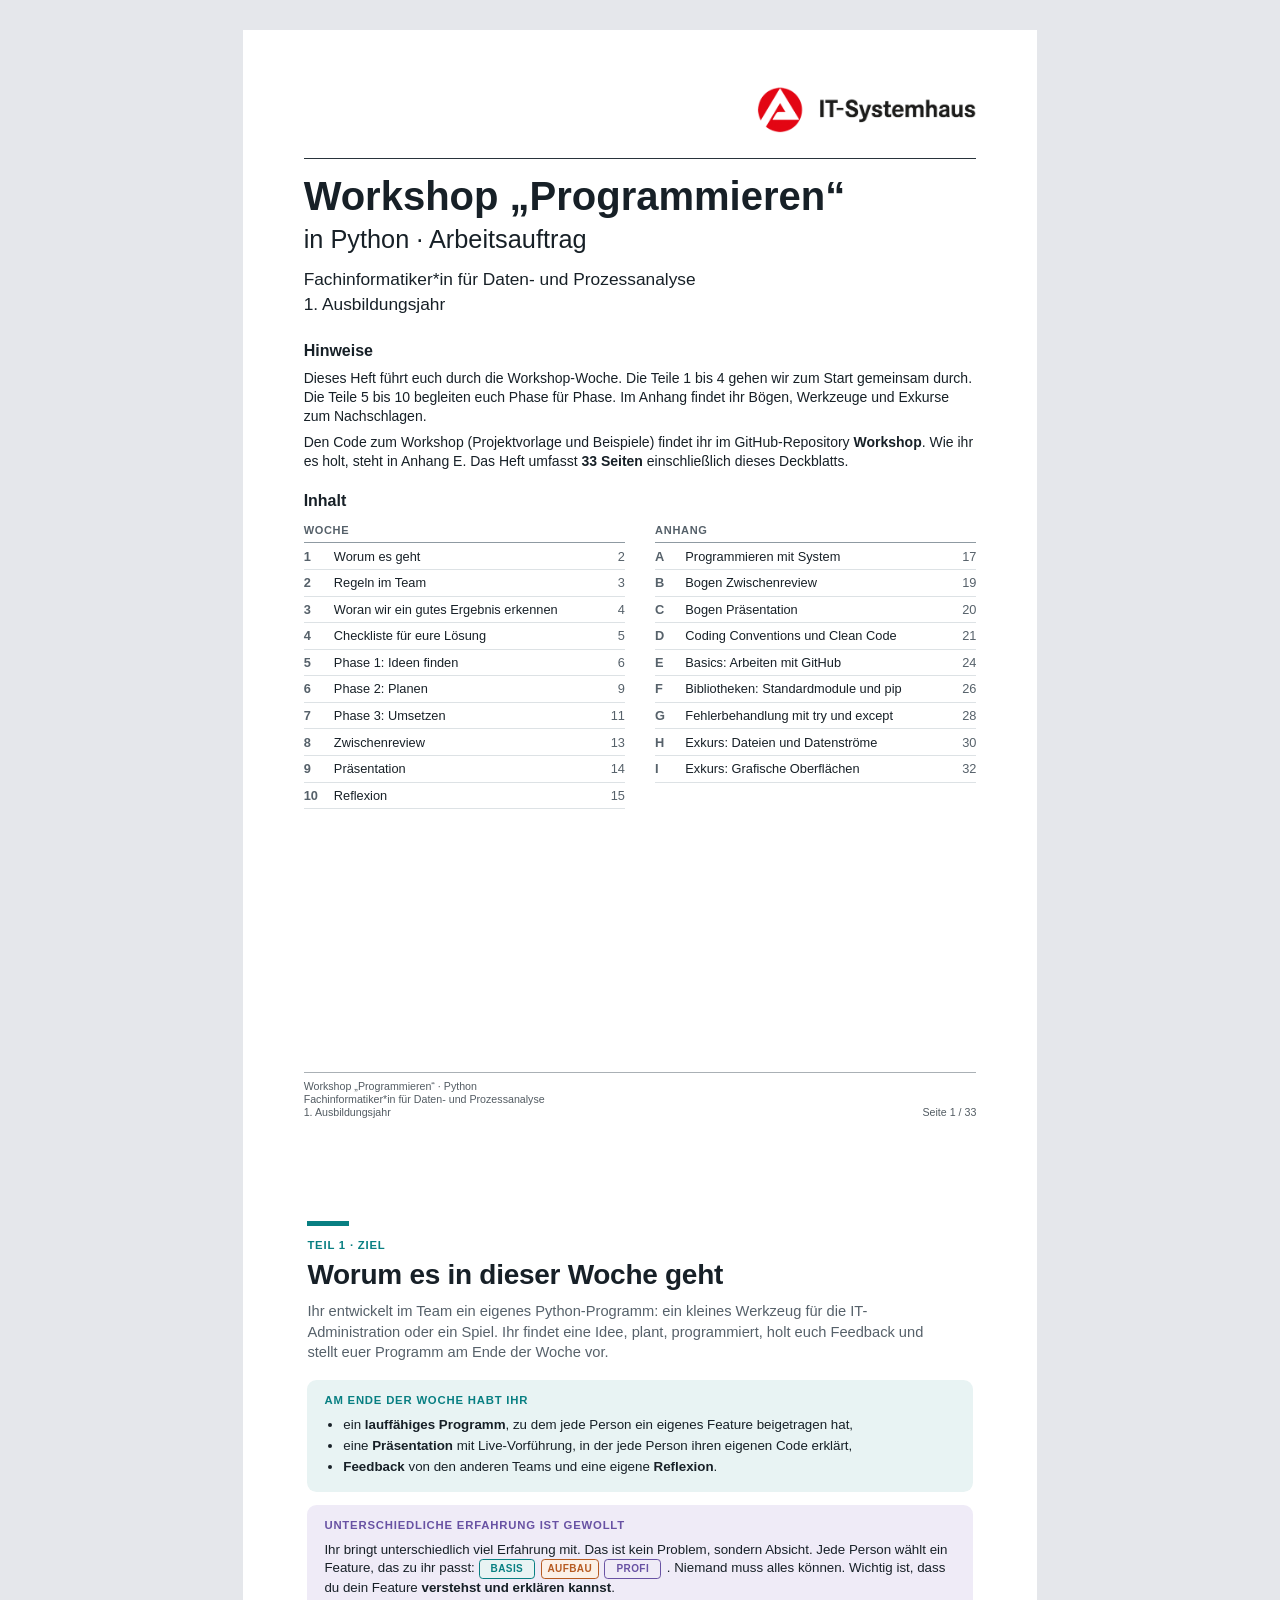
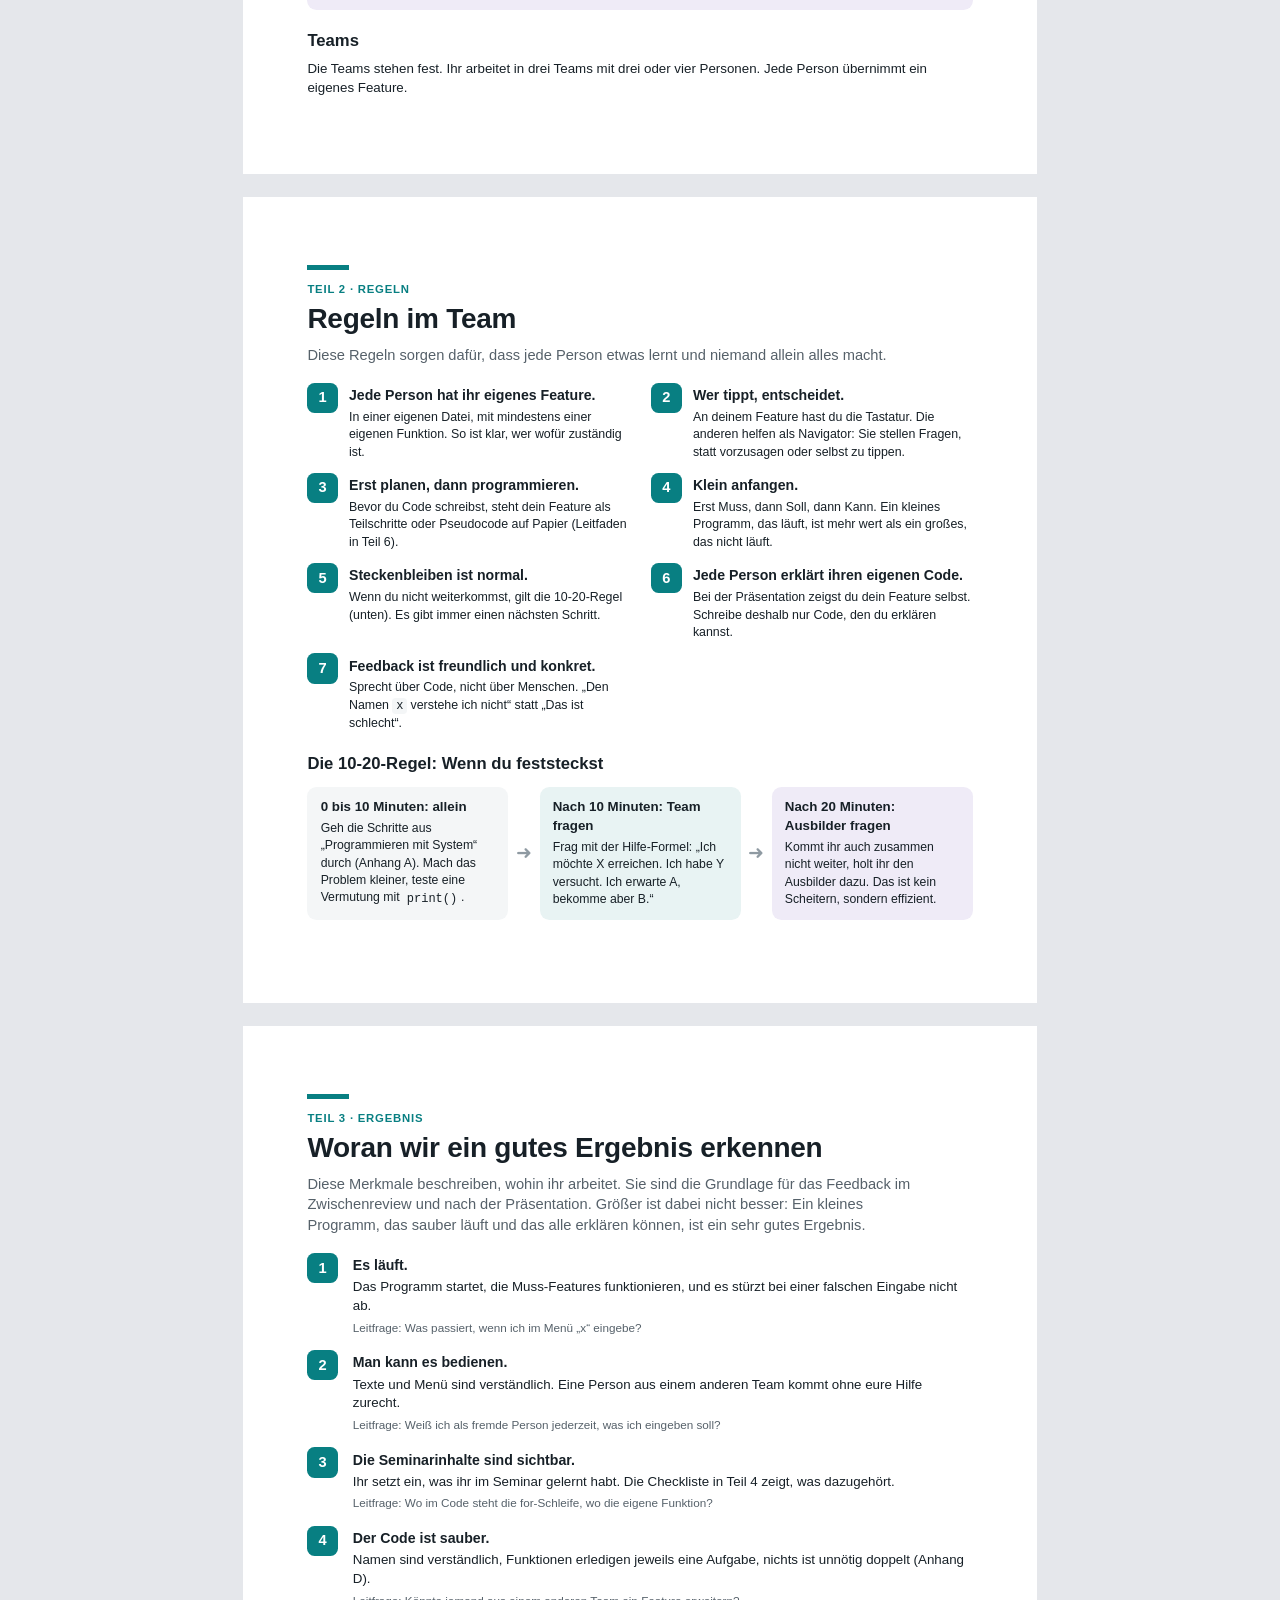
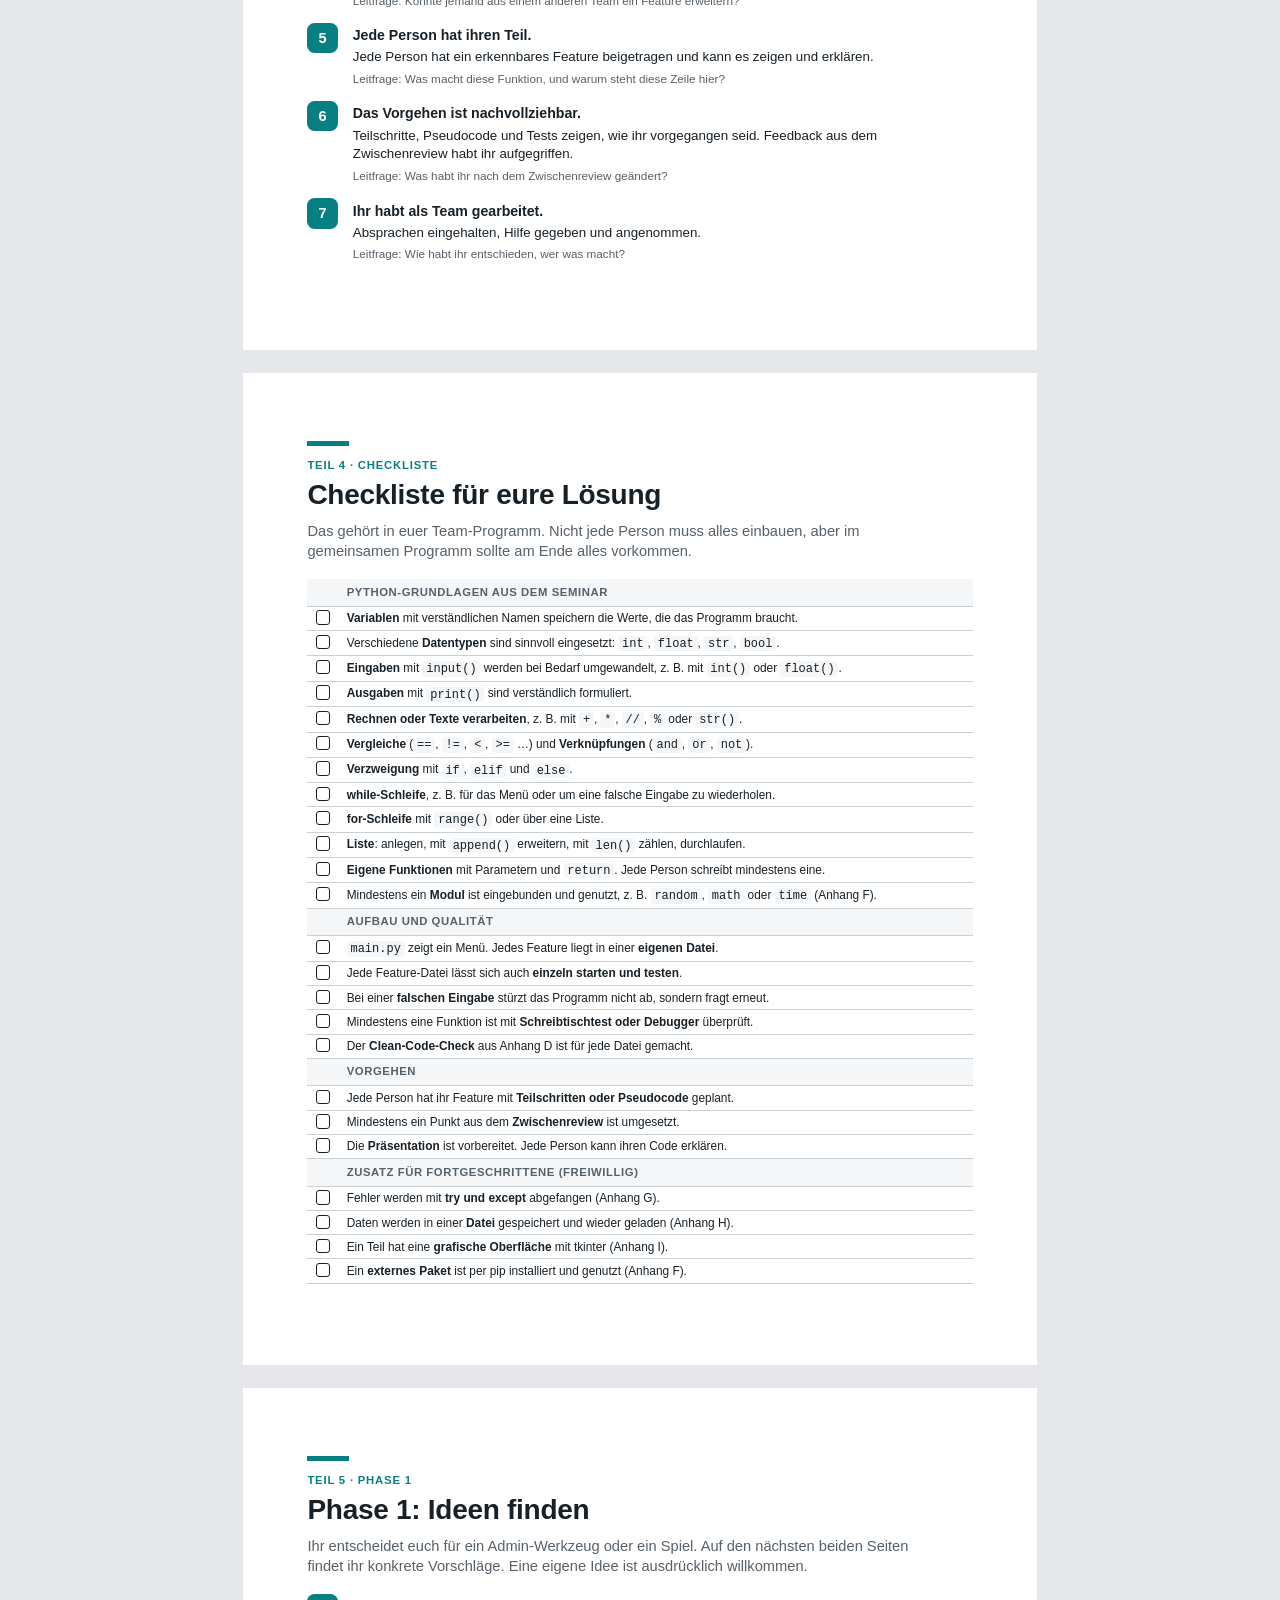
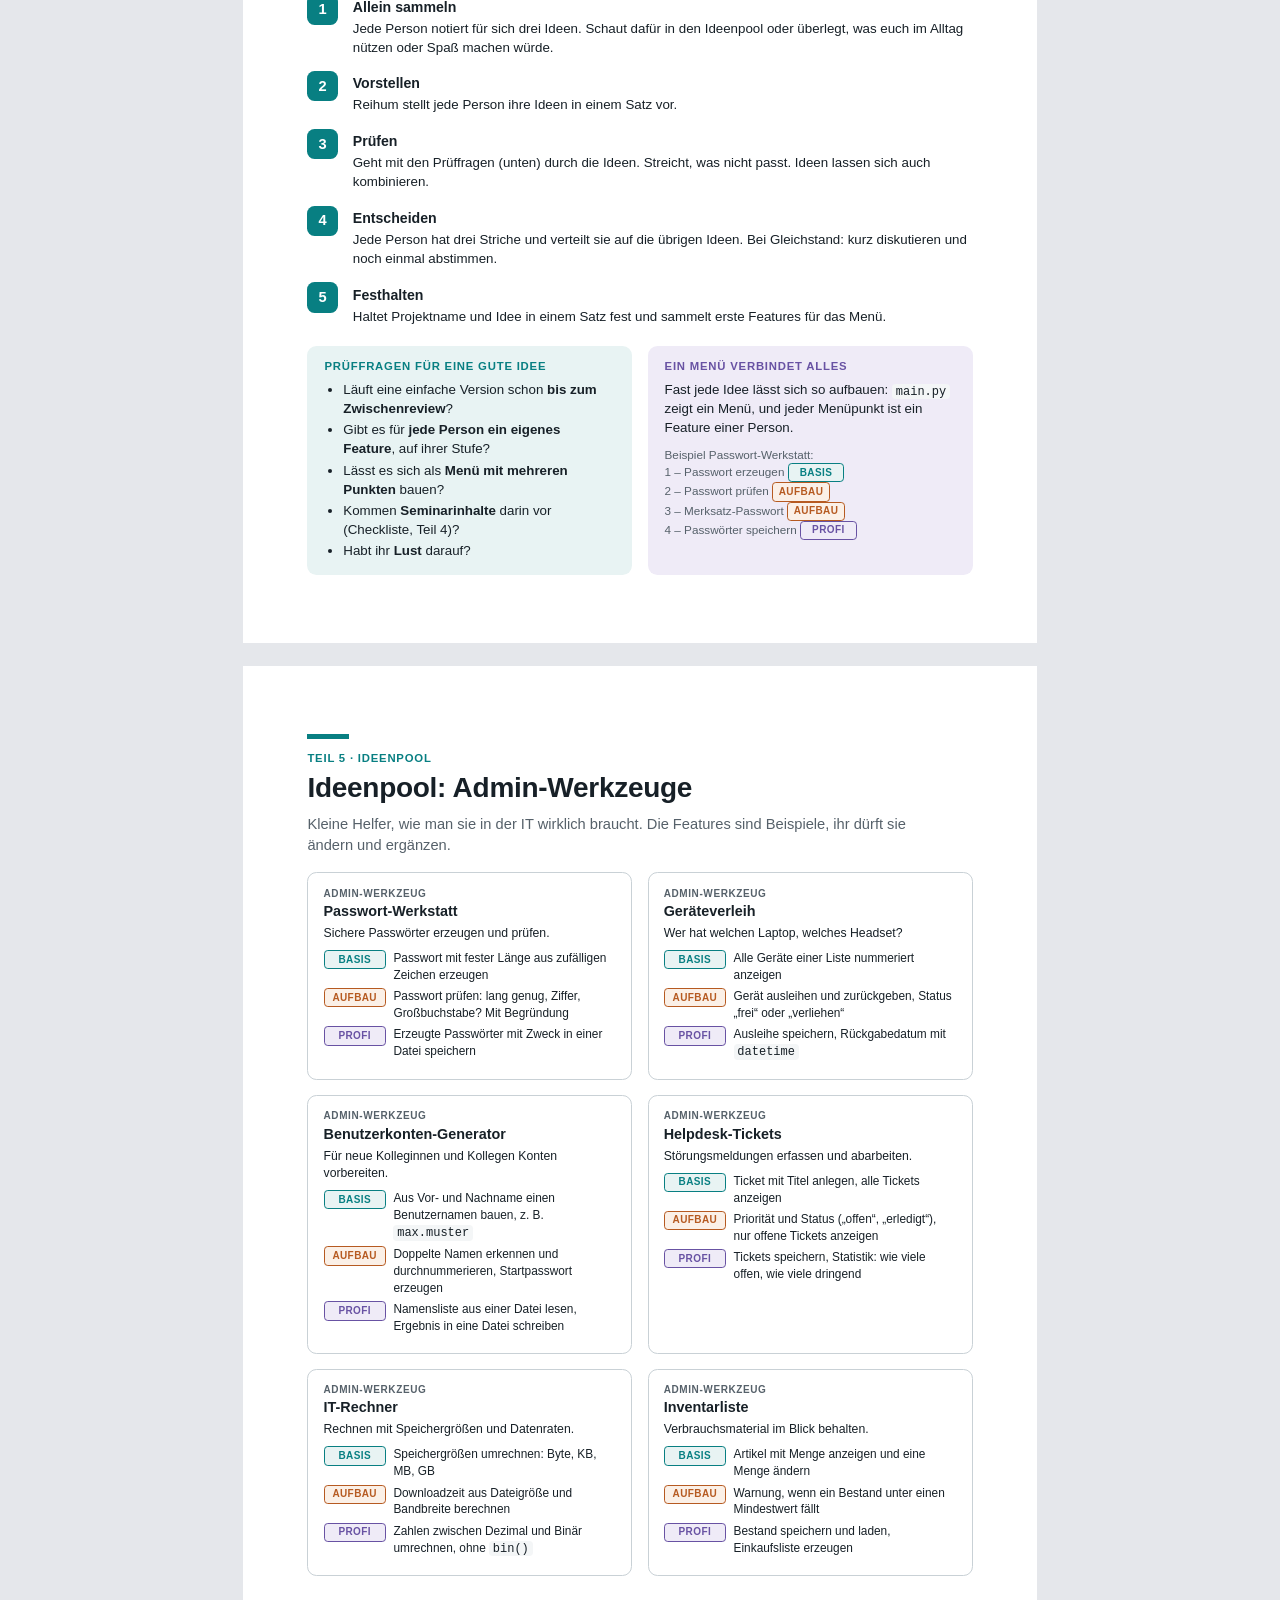
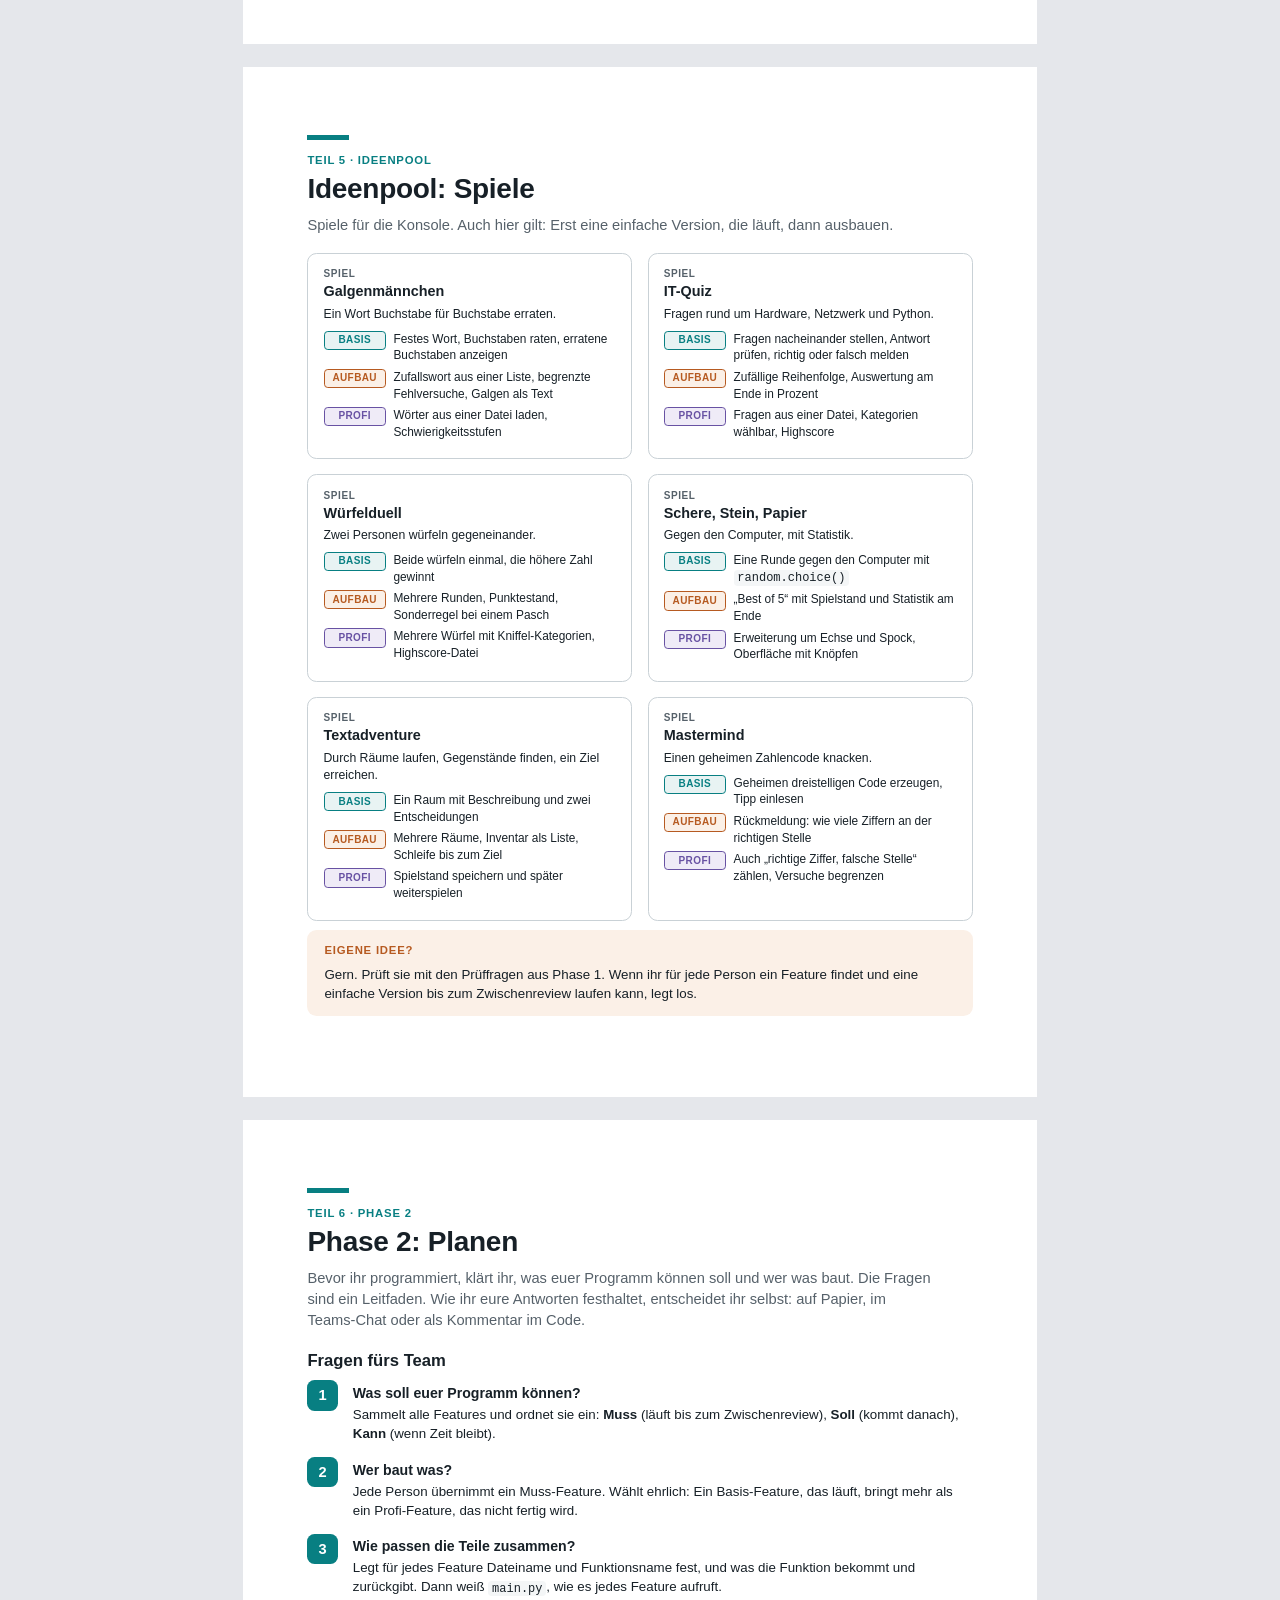
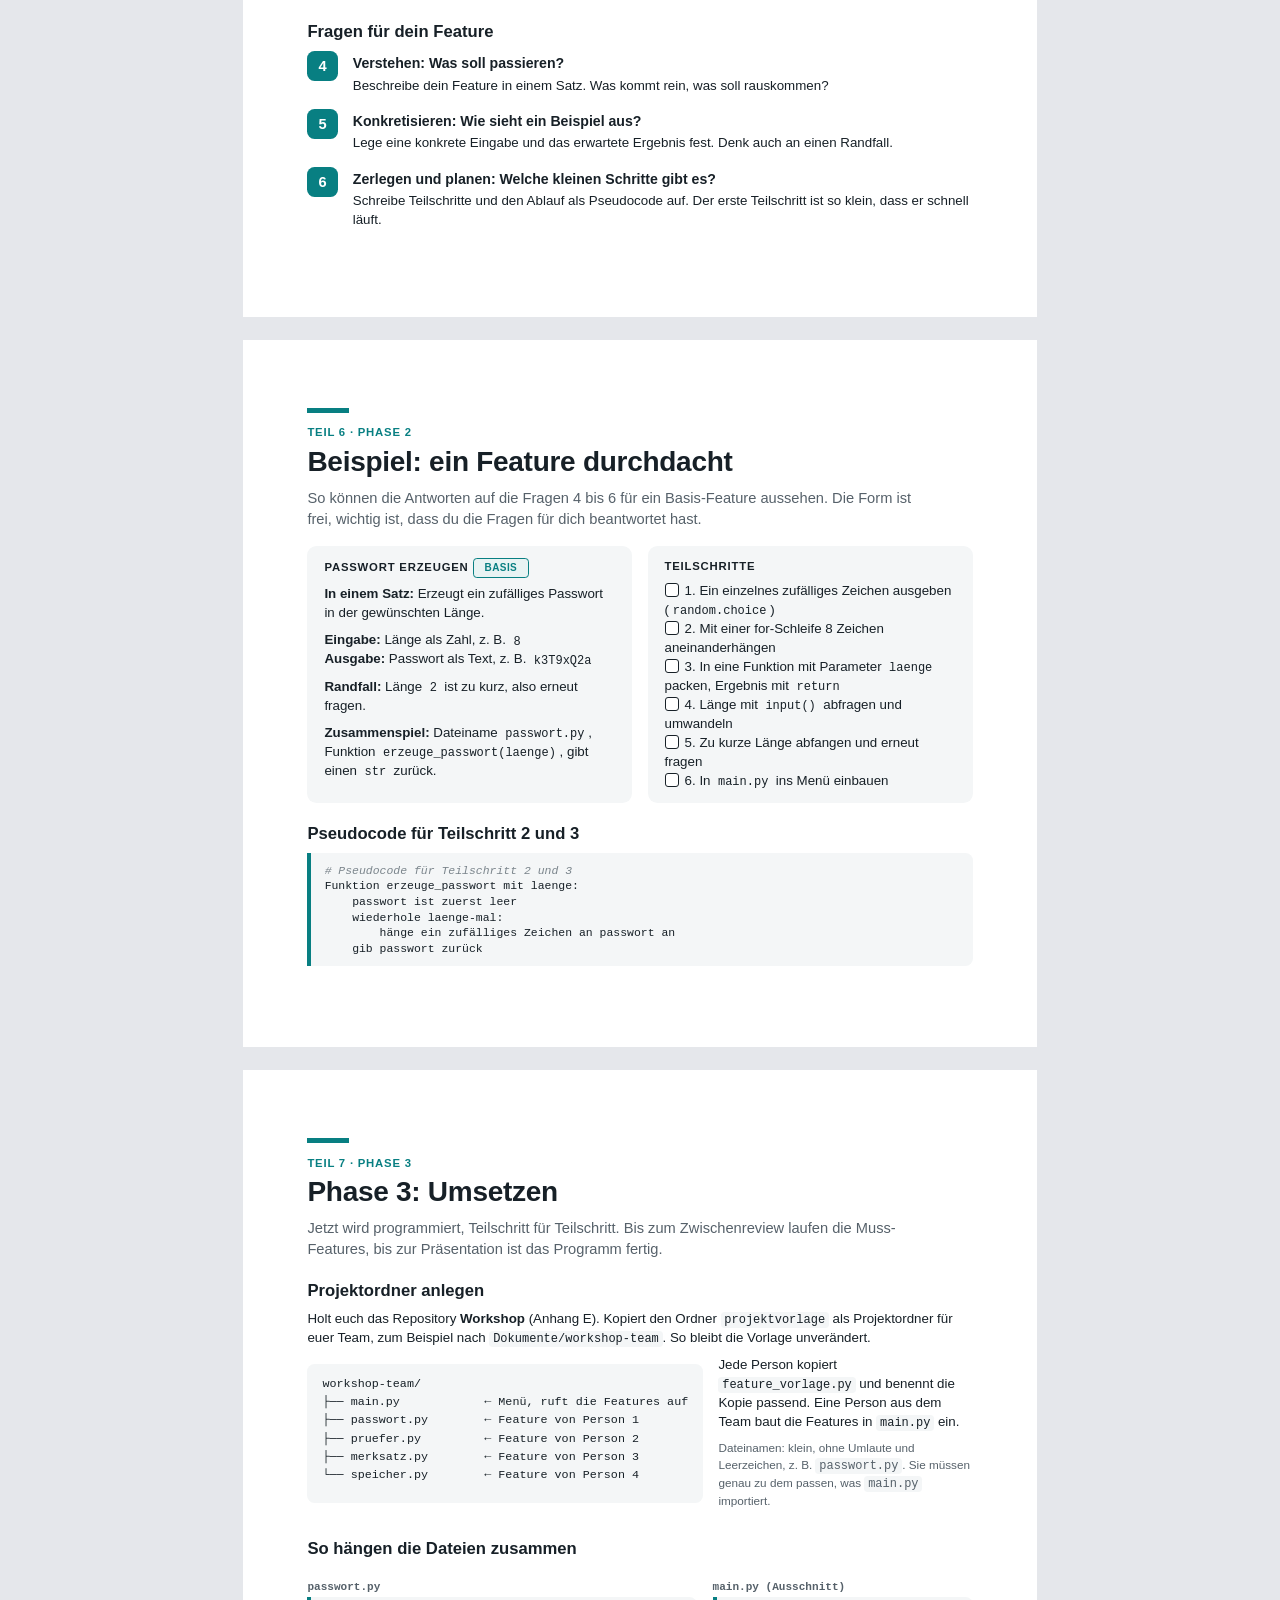
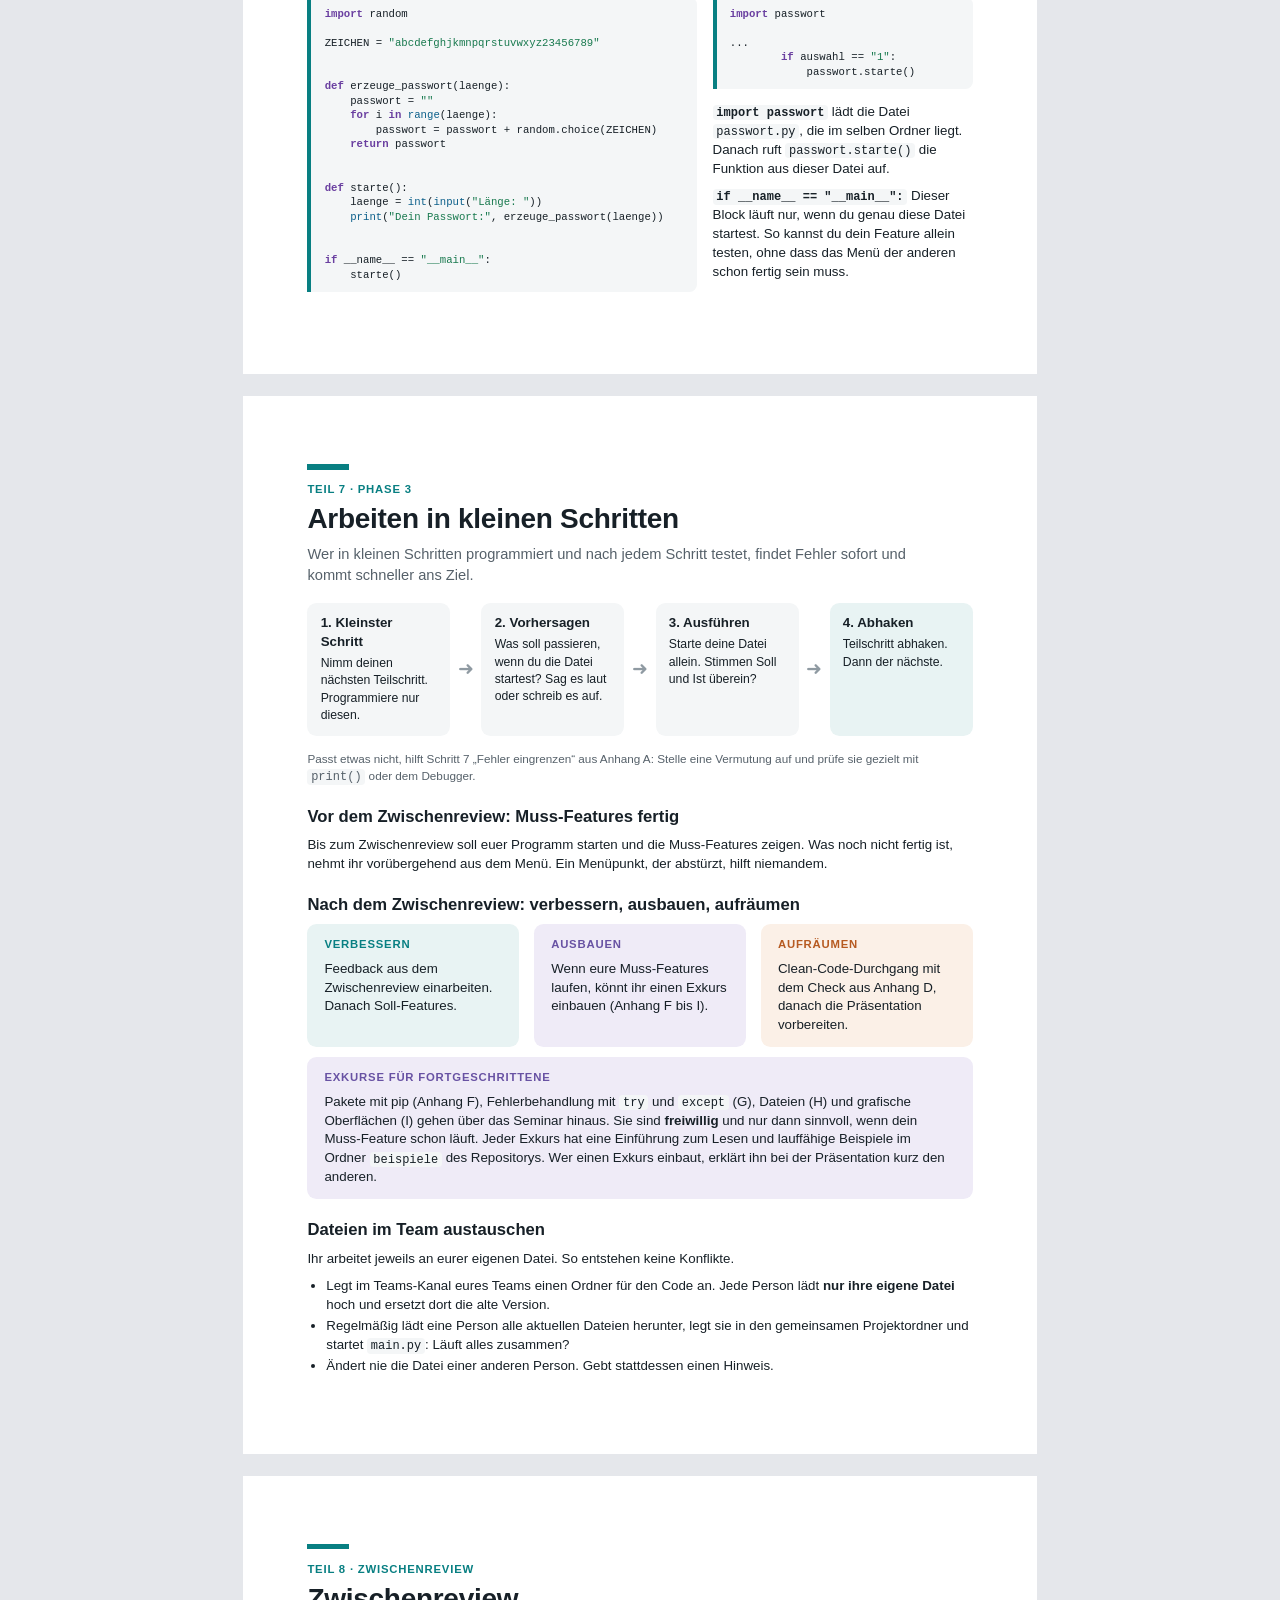
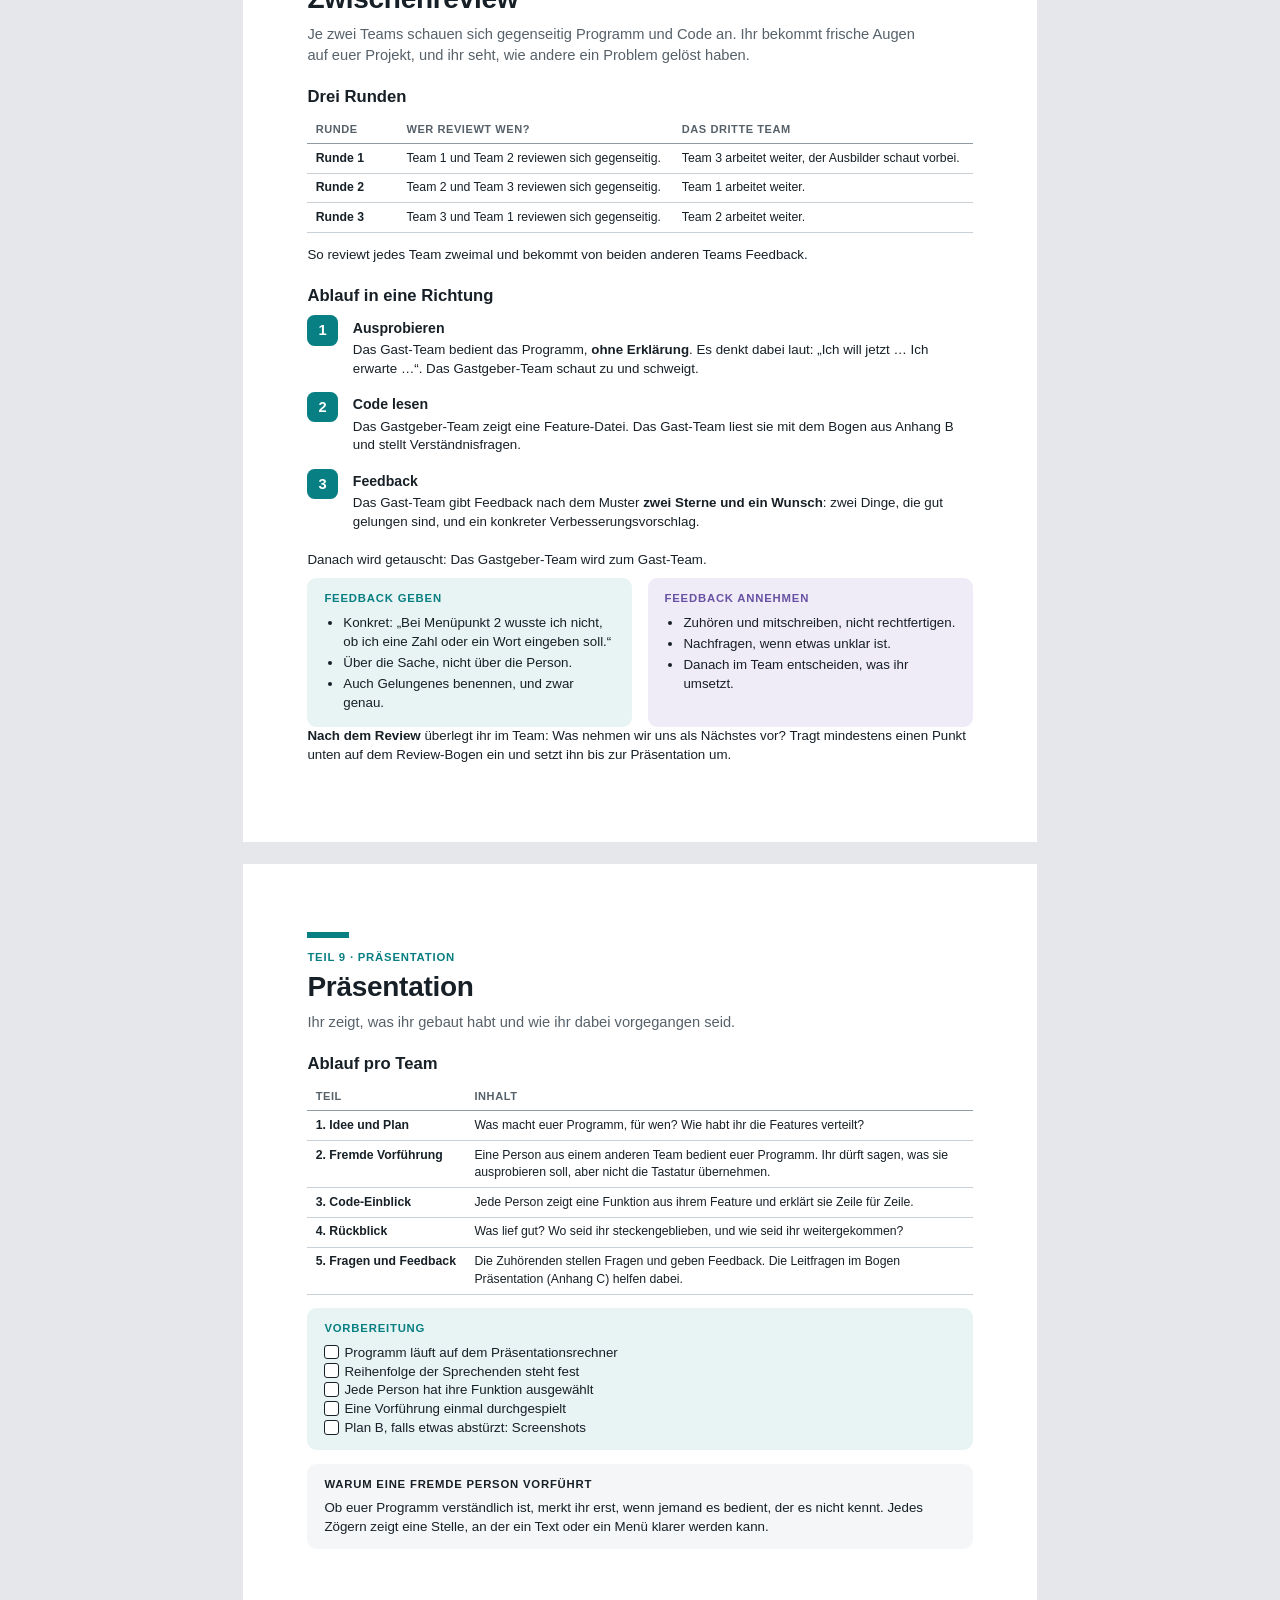
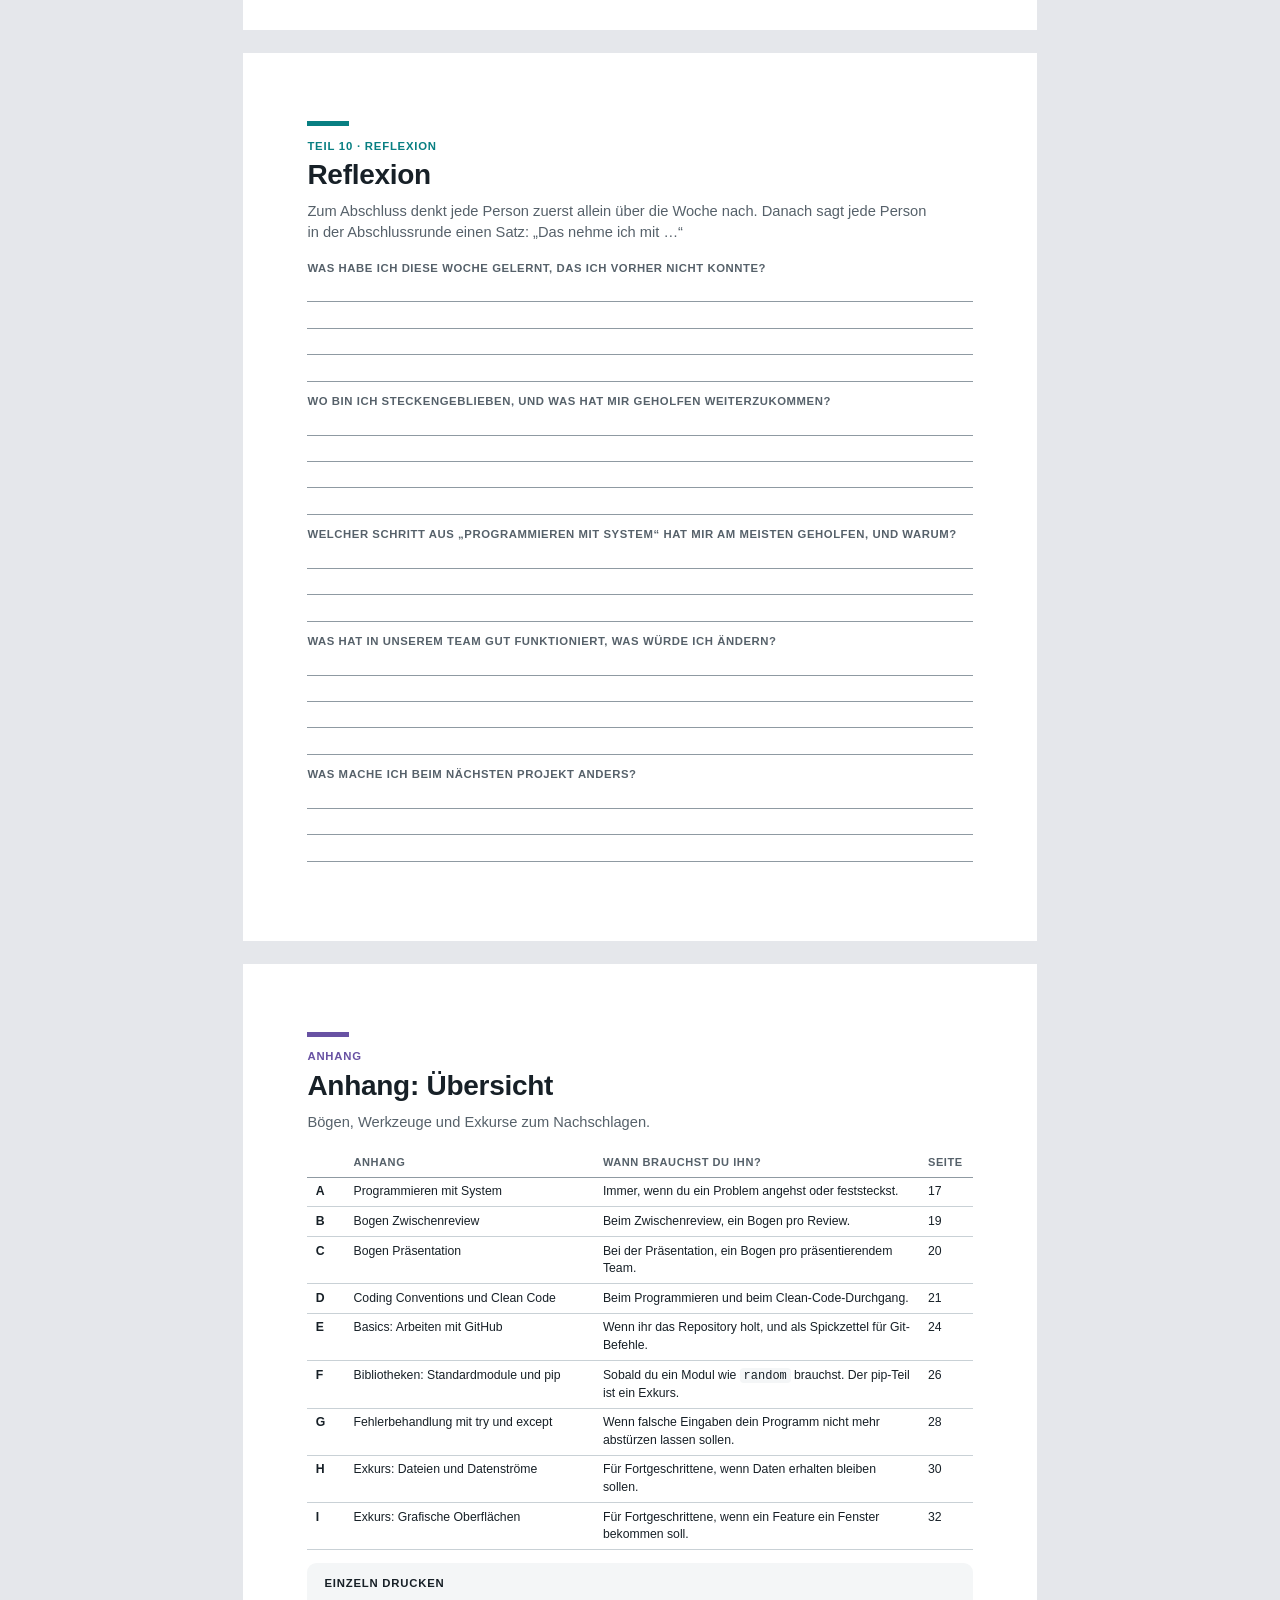
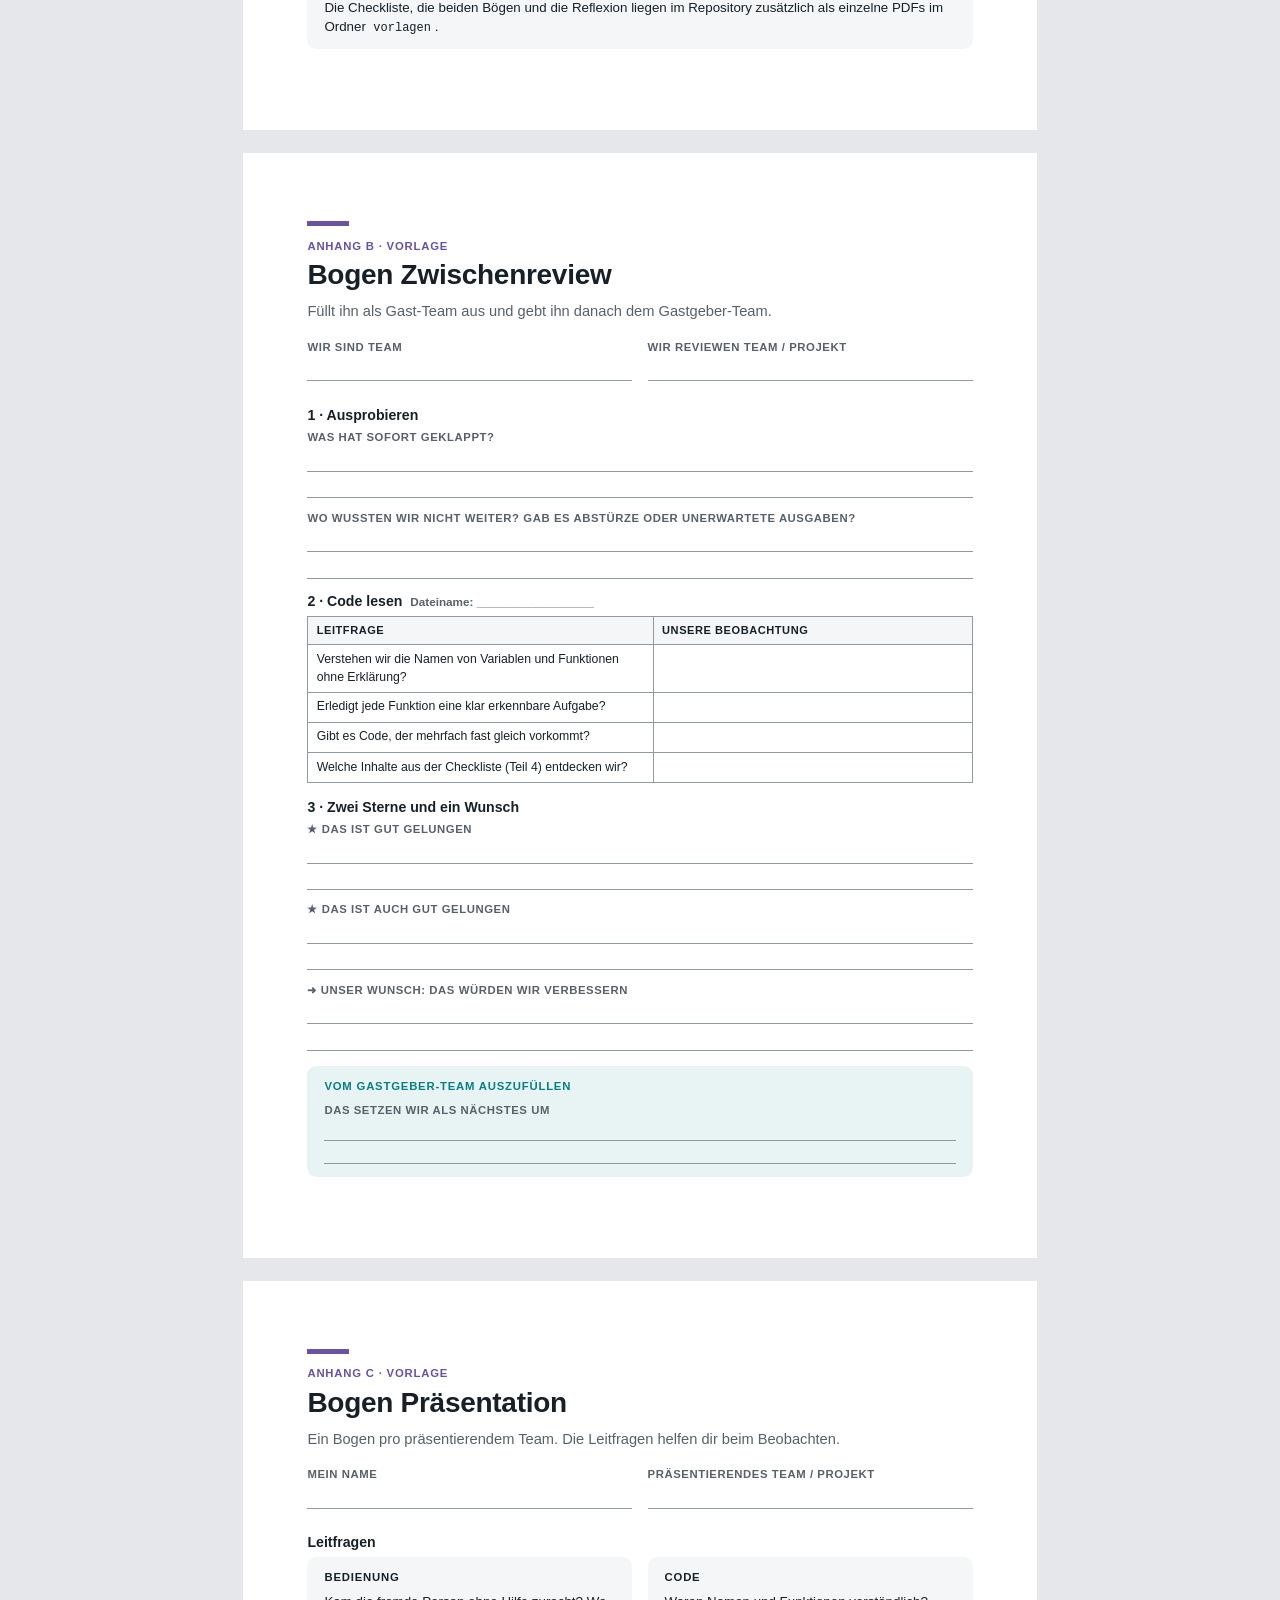
==== commit 0f84983a: "Arbeitsauftrag überarbeitet: ohne Rollen, Steckbrief und Zeitslots - Deckblatt ohne Kennzahlen und N" ====
--- a/quelle/arbeitsauftrag.html
+++ b/quelle/arbeitsauftrag.html
@@ -15,49 +15,36 @@
   <div class="untertitel">in Python · Arbeitsauftrag</div>
   <div class="cover-lead">Fachinformatiker*in für Daten- und Prozessanalyse<br>1. Ausbildungsjahr</div>
 
-  <div class="cover-facts">
-    <div><strong>5</strong>Tage Workshop</div>
-    <div><strong>3</strong>Teams</div>
-    <div><strong>1</strong>eigenes Programm pro Team</div>
-  </div>
-
-  <div class="cover-fields">
-    <div>Name, Vorname</div>
-    <div>Team</div>
-    <div>Unser Projekt</div>
-    <div>Mein Feature</div>
-  </div>
-
   <h3>Hinweise</h3>
-  <p>Dieses Heft führt euch durch die Workshop-Woche. Die Teile 1 bis 5 gehen wir am Montag gemeinsam durch. Die Teile 6 bis 10 begleiten euch Phase für Phase. Im Anhang findet ihr Vorlagen, Werkzeuge und Exkurse zum Nachschlagen.</p>
-  <p>Den Code zum Workshop (Projektvorlage und Beispiele) findet ihr im GitHub-Repository <b>Workshop</b>. Wie ihr es holt, steht in Anhang F. Das Heft umfasst <b><span data-seiten="gesamt">__</span> Seiten</b> einschließlich dieses Deckblatts.</p>
+  <p>Dieses Heft führt euch durch die Workshop-Woche. Die Teile 1 bis 4 gehen wir zum Start gemeinsam durch. Die Teile 5 bis 10 begleiten euch Phase für Phase. Im Anhang findet ihr Bögen, Werkzeuge und Exkurse zum Nachschlagen.</p>
+  <p>Den Code zum Workshop (Projektvorlage und Beispiele) findet ihr im GitHub-Repository <b>Workshop</b>. Wie ihr es holt, steht in Anhang E. Das Heft umfasst <b><span data-seiten="gesamt">__</span> Seiten</b> einschließlich dieses Deckblatts.</p>
 
   <h3>Inhalt</h3>
   <div class="inhalt">
     <div class="spalte">
       <div class="zeile kopf">Woche</div>
       <div class="zeile"><span class="ix">1</span><span class="t">Worum es geht</span><span class="pg" data-ref="ziel"></span></div>
-      <div class="zeile"><span class="ix">2</span><span class="t">Ablauf der Woche</span><span class="pg" data-ref="ablauf"></span></div>
-      <div class="zeile"><span class="ix">3</span><span class="t">Regeln und Rollen im Team</span><span class="pg" data-ref="regeln"></span></div>
-      <div class="zeile"><span class="ix">4</span><span class="t">Woran wir ein gutes Ergebnis erkennen</span><span class="pg" data-ref="ergebnis"></span></div>
-      <div class="zeile"><span class="ix">5</span><span class="t">Checkliste für eure Lösung</span><span class="pg" data-ref="checkliste"></span></div>
-      <div class="zeile"><span class="ix">6</span><span class="t">Phase 1: Ideen finden</span><span class="pg" data-ref="ideen"></span></div>
-      <div class="zeile"><span class="ix">7</span><span class="t">Phase 2: Planen</span><span class="pg" data-ref="planen"></span></div>
-      <div class="zeile"><span class="ix">8</span><span class="t">Phase 3: Umsetzen</span><span class="pg" data-ref="umsetzen"></span></div>
-      <div class="zeile"><span class="ix">9</span><span class="t">Zwischenreview</span><span class="pg" data-ref="review"></span></div>
-      <div class="zeile"><span class="ix">10</span><span class="t">Präsentation und Reflexion</span><span class="pg" data-ref="praesentation"></span></div>
+      <div class="zeile"><span class="ix">2</span><span class="t">Regeln im Team</span><span class="pg" data-ref="regeln"></span></div>
+      <div class="zeile"><span class="ix">3</span><span class="t">Woran wir ein gutes Ergebnis erkennen</span><span class="pg" data-ref="ergebnis"></span></div>
+      <div class="zeile"><span class="ix">4</span><span class="t">Checkliste für eure Lösung</span><span class="pg" data-ref="checkliste"></span></div>
+      <div class="zeile"><span class="ix">5</span><span class="t">Phase 1: Ideen finden</span><span class="pg" data-ref="ideen"></span></div>
+      <div class="zeile"><span class="ix">6</span><span class="t">Phase 2: Planen</span><span class="pg" data-ref="planen"></span></div>
+      <div class="zeile"><span class="ix">7</span><span class="t">Phase 3: Umsetzen</span><span class="pg" data-ref="umsetzen"></span></div>
+      <div class="zeile"><span class="ix">8</span><span class="t">Zwischenreview</span><span class="pg" data-ref="review"></span></div>
+      <div class="zeile"><span class="ix">9</span><span class="t">Präsentation</span><span class="pg" data-ref="praesentation"></span></div>
+      <div class="zeile"><span class="ix">10</span><span class="t">Reflexion</span><span class="pg" data-ref="reflexion"></span></div>
     </div>
     <div class="spalte">
       <div class="zeile kopf">Anhang</div>
-      <div class="zeile"><span class="ix">A</span><span class="t">Programmieren mit System</span><span class="pg" data-ref="anhang-a"></span></div>
-      <div class="zeile"><span class="ix">B</span><span class="t">Steckbrief und „Mein Feature“</span><span class="pg" data-ref="anhang-b"></span></div>
-      <div class="zeile"><span class="ix">C</span><span class="t">Bogen Zwischenreview</span><span class="pg" data-ref="anhang-c"></span></div>
-      <div class="zeile"><span class="ix">D</span><span class="t">Bogen Präsentation</span><span class="pg" data-ref="anhang-d"></span></div>
-      <div class="zeile"><span class="ix">E</span><span class="t">Coding Conventions und Clean Code</span><span class="pg" data-ref="anhang-e"></span></div>
-      <div class="zeile"><span class="ix">F</span><span class="t">Basics: Arbeiten mit GitHub</span><span class="pg" data-ref="anhang-f"></span></div>
-      <div class="zeile"><span class="ix">G</span><span class="t">Bibliotheken: Standardmodule und pip</span><span class="pg" data-ref="anhang-g"></span></div>
-      <div class="zeile"><span class="ix">H</span><span class="t">Exkurs: Dateien und Datenströme</span><span class="pg" data-ref="anhang-h"></span></div>
-      <div class="zeile"><span class="ix">I</span><span class="t">Exkurs: Grafische Oberflächen</span><span class="pg" data-ref="anhang-i"></span></div>
+      <div class="zeile"><span class="ix">A</span><span class="t">Programmieren mit System</span><span class="pg" data-ref="system"></span></div>
+      <div class="zeile"><span class="ix">B</span><span class="t">Bogen Zwischenreview</span><span class="pg" data-ref="bogen-review"></span></div>
+      <div class="zeile"><span class="ix">C</span><span class="t">Bogen Präsentation</span><span class="pg" data-ref="bogen-praesentation"></span></div>
+      <div class="zeile"><span class="ix">D</span><span class="t">Coding Conventions und Clean Code</span><span class="pg" data-ref="cleancode"></span></div>
+      <div class="zeile"><span class="ix">E</span><span class="t">Basics: Arbeiten mit GitHub</span><span class="pg" data-ref="github"></span></div>
+      <div class="zeile"><span class="ix">F</span><span class="t">Bibliotheken: Standardmodule und pip</span><span class="pg" data-ref="bibliotheken"></span></div>
+      <div class="zeile"><span class="ix">G</span><span class="t">Fehlerbehandlung mit try und except</span><span class="pg" data-ref="fehler"></span></div>
+      <div class="zeile"><span class="ix">H</span><span class="t">Exkurs: Dateien und Datenströme</span><span class="pg" data-ref="dateien"></span></div>
+      <div class="zeile"><span class="ix">I</span><span class="t">Exkurs: Grafische Oberflächen</span><span class="pg" data-ref="gui"></span></div>
     </div>
   </div>
 
@@ -67,119 +54,43 @@
   </footer>
 </section>
 
-<!-- ============================================================ 1 ZIEL -->
+<!-- ============================================================ 1 ZIEL + 2 REGELN -->
 <section class="teil" id="ziel">
   <div class="kicker">Teil 1 · Ziel</div>
   <h1>Worum es in dieser Woche geht</h1>
-  <p class="lead">Ihr entwickelt im Team ein eigenes Python-Programm: ein kleines Werkzeug für die IT-Administration oder ein Spiel. Ihr findet eine Idee, plant, programmiert, holt euch Feedback und stellt euer Programm am Freitag vor.</p>
+  <p class="lead">Ihr entwickelt im Team ein eigenes Python-Programm: ein kleines Werkzeug für die IT-Administration oder ein Spiel. Ihr findet eine Idee, plant, programmiert, holt euch Feedback und stellt euer Programm am Ende der Woche vor.</p>
 
   <div class="box teal">
-    <div class="box-titel">Am Freitag habt ihr</div>
+    <div class="box-titel">Am Ende der Woche habt ihr</div>
     <ul>
       <li>ein <b>lauffähiges Programm</b>, zu dem jede Person ein eigenes Feature beigetragen hat,</li>
-      <li>einen <b>Steckbrief</b>, der zeigt, wie ihr geplant habt,</li>
       <li>eine <b>Präsentation</b> mit Live-Vorführung, in der jede Person ihren eigenen Code erklärt,</li>
       <li><b>Feedback</b> von den anderen Teams und eine eigene <b>Reflexion</b>.</li>
     </ul>
   </div>
 
-  <h2>Das lernst du dabei</h2>
-  <div class="grid2">
-    <div>
-      <h3>Python-Grundlagen anwenden</h3>
-      <p>Variablen, Datentypen, Verzweigungen, Schleifen, Listen und Funktionen in einem echten Projekt einsetzen.</p>
-      <h3>Selbstständig kleine Programme erstellen</h3>
-      <p>Dein Feature planst und programmierst du selbst, Schritt für Schritt.</p>
-      <h3>Vorhandenen Code erweitern</h3>
-      <p>Ihr baut auf einer Projektvorlage auf und verbindet eure Teile zu einem gemeinsamen Programm.</p>
-      <h3>Sauberen Code schreiben</h3>
-      <p>So, dass andere ihn lesen, verstehen und weiterverwenden können.</p>
-    </div>
-    <div>
-      <h3>Wichtige Befehle effizient nutzen</h3>
-      <p>Code mit Git holen und aktualisieren, Module einbinden, Pakete installieren.</p>
-      <h3>Selbstständig und lösungsorientiert handeln</h3>
-      <p>Mit „Programmieren mit System“ (Anhang A) findest du auch dann einen nächsten Schritt, wenn du feststeckst.</p>
-      <h3>Im Team arbeiten</h3>
-      <p>Aufgaben verteilen, euch gegenseitig helfen, Feedback geben und annehmen.</p>
-    </div>
-  </div>
-
   <div class="box purple">
     <div class="box-titel">Unterschiedliche Erfahrung ist gewollt</div>
     <p>Ihr bringt unterschiedlich viel Erfahrung mit. Das ist kein Problem, sondern Absicht. Jede Person wählt ein Feature, das zu ihr passt: <span class="stufe b">Basis</span><span class="stufe a">Aufbau</span><span class="stufe p">Profi</span>. Niemand muss alles können. Wichtig ist, dass du dein Feature <b>verstehst und erklären kannst</b>.</p>
   </div>
 
   <h2>Teams</h2>
-  <p>Die Teams stehen fest. Ihr arbeitet in drei Teams mit drei oder vier Personen. Jede Person übernimmt ein eigenes Feature und zusätzlich eine Rolle im Team (Teil 3).</p>
-
-</section>
-
-<!-- ============================================================ 2 ABLAUF -->
-<section class="teil" id="ablauf">
-  <div class="kicker">Teil 2 · Ablauf</div>
-  <h1>Ablauf der Woche</h1>
-  <p class="lead">Jede Phase endet mit einem sichtbaren Ergebnis. So wisst ihr jederzeit, wo ihr steht.</p>
-
-  <table>
-    <thead><tr><th>Tag</th><th>Zeit</th><th>Was passiert</th><th>Ergebnis</th></tr></thead>
-    <tbody>
-      <tr class="tagstart extern"><td class="tag">Montag</td><td class="uhr">Vormittag</td><td>Pflicht-Übungsaufgaben zur Klausur</td><td>–</td></tr>
-      <tr><td></td><td class="uhr">Nachmittag</td><td><b>Start des Workshops:</b> Arbeitsauftrag gemeinsam durchgehen, Teams und Rollen, woran wir ein gutes Ergebnis erkennen (Teil 1–5)</td><td>Ihr wisst, was bis Freitag passiert.</td></tr>
-      <tr><td></td><td class="uhr">Nachmittag</td><td><b>Phase 1: Ideen finden</b> (Teil 6)</td><td>Eure Projektidee steht, Steckbrief Seite 1 ist begonnen.</td></tr>
-
-      <tr class="tagstart extern"><td class="tag">Dienstag</td><td class="uhr">08:45</td><td>Klausur, danach Pause</td><td>–</td></tr>
-      <tr><td></td><td class="uhr">10:05 – 11:45</td><td><b>Phase 2: Planen</b> (Teil 7): Features festlegen und verteilen, „Mein Feature“ ausfüllen</td><td>Steckbrief fertig und vom Ausbilder angeschaut.</td></tr>
-      <tr class="extern"><td></td><td class="uhr">11:45 – 12:45</td><td>Mittagspause</td><td></td></tr>
-      <tr><td></td><td class="uhr">ab 12:45</td><td><b>Phase 3: Umsetzen</b> (Teil 8): Projektordner anlegen, erste Teilschritte programmieren</td><td>Jede Person hat einen ersten lauffähigen Teilschritt.</td></tr>
-
-      <tr class="tagstart"><td class="tag">Mittwoch</td><td class="uhr">Vormittag</td><td><b>Umsetzen:</b> Muss-Features fertigstellen, Dateien zusammenführen</td><td>Das Programm startet und hat die Muss-Features.</td></tr>
-      <tr><td></td><td class="uhr">Nachmittag</td><td><b>Zwischenreview</b> (Teil 9): Je zwei Teams schauen sich gegenseitig Programm und Code an.</td><td>Ihr habt Feedback und wisst, was ihr verbessern wollt.</td></tr>
-
-      <tr class="tagstart"><td class="tag">Donnerstag</td><td class="uhr">ganztags</td><td><b>Umsetzen:</b> Feedback einarbeiten, Soll-Features, <b>Exkurse für Fortgeschrittene</b> (Anhang G–I), Clean-Code-Durchgang, Präsentation vorbereiten</td><td>Das Programm ist fertig, die Präsentation steht.</td></tr>
-
-      <tr class="tagstart"><td class="tag">Freitag</td><td class="uhr">ganztags</td><td><b>Präsentation und Vorführung</b> (Teil 10): Jemand aus einem anderen Team bedient euer Programm. Danach Feedback und Reflexion.</td><td>Ihr habt euer Programm gezeigt und blickt auf die Woche zurück.</td></tr>
-    </tbody>
-  </table>
-
-  <h2>Jeden Tag</h2>
-  <div class="grid2">
-    <div class="box teal">
-      <div class="box-titel">Zum Start: 5-Minuten-Stand-up</div>
-      <p>Jede Person beantwortet kurz drei Fragen:</p>
-      <ol>
-        <li>Was habe ich seit gestern geschafft?</li>
-        <li>Was nehme ich mir heute vor?</li>
-        <li>Wo hänge ich oder brauche ich Hilfe?</li>
-      </ol>
-    </div>
-    <div class="box teal">
-      <div class="box-titel">Zum Schluss: Integrationscheck</div>
-      <ol>
-        <li>Alle bringen ihren aktuellen Stand zusammen (Teil 8).</li>
-        <li><code>main.py</code> starten: Läuft alles zusammen?</li>
-        <li>Checkliste (Teil 5) anschauen: Was ist neu erfüllt?</li>
-        <li>Steckbrief aktualisieren: Was ist erledigt, was kommt morgen?</li>
-      </ol>
-    </div>
-  </div>
-</section>
-
-<!-- ============================================================ 3 REGELN -->
+  <p>Die Teams stehen fest. Ihr arbeitet in drei Teams mit drei oder vier Personen. Jede Person übernimmt ein eigenes Feature.</p>
+</section>
+
 <section class="teil" id="regeln">
-  <div class="kicker">Teil 3 · Regeln und Rollen</div>
-  <h1>Regeln und Rollen im Team</h1>
+  <div class="kicker">Teil 2 · Regeln</div>
+  <h1>Regeln im Team</h1>
   <p class="lead">Diese Regeln sorgen dafür, dass jede Person etwas lernt und niemand allein alles macht.</p>
 
   <div class="regeln">
     <div class="regel"><div class="nr">1</div><div><h3>Jede Person hat ihr eigenes Feature.</h3><p>In einer eigenen Datei, mit mindestens einer eigenen Funktion. So ist klar, wer wofür zuständig ist.</p></div></div>
     <div class="regel"><div class="nr">2</div><div><h3>Wer tippt, entscheidet.</h3><p>An deinem Feature hast du die Tastatur. Die anderen helfen als Navigator: Sie stellen Fragen, statt vorzusagen oder selbst zu tippen.</p></div></div>
-    <div class="regel"><div class="nr">3</div><div><h3>Erst planen, dann programmieren.</h3><p>Bevor du Code schreibst, steht dein Feature als Teilschritte oder Pseudocode auf Papier („Mein Feature“, Anhang B).</p></div></div>
+    <div class="regel"><div class="nr">3</div><div><h3>Erst planen, dann programmieren.</h3><p>Bevor du Code schreibst, steht dein Feature als Teilschritte oder Pseudocode auf Papier (Leitfaden in Teil 6).</p></div></div>
     <div class="regel"><div class="nr">4</div><div><h3>Klein anfangen.</h3><p>Erst Muss, dann Soll, dann Kann. Ein kleines Programm, das läuft, ist mehr wert als ein großes, das nicht läuft.</p></div></div>
-    <div class="regel"><div class="nr">5</div><div><h3>Steckenbleiben ist normal. Aufgeben nicht.</h3><p>Wenn du nicht weiterkommst, gilt die 10-20-Regel (unten). Es gibt immer einen nächsten Schritt.</p></div></div>
-    <div class="regel"><div class="nr">6</div><div><h3>Jede Person erklärt ihren eigenen Code.</h3><p>Am Freitag zeigst du dein Feature selbst. Schreibe deshalb nur Code, den du erklären kannst.</p></div></div>
-    <div class="regel"><div class="nr">7</div><div><h3>KI ist eine Lernhilfe, kein Lösungsautomat.</h3><p>Lass dir Dinge erklären, nicht die Lösung schreiben. Was du übernimmst, musst du Zeile für Zeile erklären können. Markiere KI-Hilfe mit einem Kommentar.</p></div></div>
-    <div class="regel"><div class="nr">8</div><div><h3>Feedback ist freundlich und konkret.</h3><p>Sprecht über Code, nicht über Menschen. „Den Namen <code>x</code> verstehe ich nicht“ statt „Das ist schlecht“.</p></div></div>
+    <div class="regel"><div class="nr">5</div><div><h3>Steckenbleiben ist normal.</h3><p>Wenn du nicht weiterkommst, gilt die 10-20-Regel (unten). Es gibt immer einen nächsten Schritt.</p></div></div>
+    <div class="regel"><div class="nr">6</div><div><h3>Jede Person erklärt ihren eigenen Code.</h3><p>Bei der Präsentation zeigst du dein Feature selbst. Schreibe deshalb nur Code, den du erklären kannst.</p></div></div>
+    <div class="regel"><div class="nr">7</div><div><h3>Feedback ist freundlich und konkret.</h3><p>Sprecht über Code, nicht über Menschen. „Den Namen <code>x</code> verstehe ich nicht“ statt „Das ist schlecht“.</p></div></div>
   </div>
 
   <h2>Die 10-20-Regel: Wenn du feststeckst</h2>
@@ -190,105 +101,90 @@
     <div class="pfeil">➜</div>
     <div class="station box purple" style="margin:0"><b>Nach 20 Minuten: Ausbilder fragen</b>Kommt ihr auch zusammen nicht weiter, holt ihr den Ausbilder dazu. Das ist kein Scheitern, sondern effizient.</div>
   </div>
-
-  <h2>Rollen im Team</h2>
-  <p>Zusätzlich zu ihrem Feature übernimmt jede Person eine Rolle. In Dreierteams übernimmt eine Person zwei Rollen.</p>
-  <div class="rollen">
-    <div class="box grau"><div class="box-titel">Planung</div><p>Hält den Steckbrief aktuell und achtet darauf, dass erst die Muss-Features fertig werden.</p></div>
-    <div class="box grau"><div class="box-titel">Test</div><p>Probiert die Features der anderen aus, auch mit falschen Eingaben, und meldet Fehler an die zuständige Person.</p></div>
-    <div class="box grau"><div class="box-titel">Integration</div><p>Sammelt die Dateien, baut die Features in <code>main.py</code> ein und startet täglich das ganze Programm.</p></div>
-    <div class="box grau"><div class="box-titel">Moderation</div><p>Leitet Stand-up und Integrationscheck, achtet auf die Zeit und organisiert die Präsentation.</p></div>
-  </div>
-</section>
-
-<!-- ============================================================ 4 ERGEBNIS -->
+</section>
+
+<!-- ============================================================ 3 ERGEBNIS -->
 <section class="teil" id="ergebnis">
-  <div class="kicker">Teil 4 · Ergebnis</div>
+  <div class="kicker">Teil 3 · Ergebnis</div>
   <h1>Woran wir ein gutes Ergebnis erkennen</h1>
-  <p class="lead">Diese Merkmale beschreiben, wohin ihr arbeitet. Sie sind die Grundlage für das Feedback im Zwischenreview und nach der Präsentation.</p>
-
-  <div class="box orange">
-    <div class="box-titel">Keine Punkte, keine Noten</div>
-    <p>Im Workshop wird nichts benotet. Alle Rückmeldungen sind <b>qualitativ</b>: Was ist gelungen, was könnt ihr noch verbessern? Größer ist dabei nicht besser. Ein kleines Programm, das sauber läuft und das alle erklären können, ist ein sehr gutes Ergebnis.</p>
-  </div>
+  <p class="lead">Diese Merkmale beschreiben, wohin ihr arbeitet. Sie sind die Grundlage für das Feedback im Zwischenreview und nach der Präsentation. Größer ist dabei nicht besser: Ein kleines Programm, das sauber läuft und das alle erklären können, ist ein sehr gutes Ergebnis.</p>
 
   <div class="schritte">
     <div class="schritt"><div class="nr">1</div><div><h3>Es läuft.</h3><p>Das Programm startet, die Muss-Features funktionieren, und es stürzt bei einer falschen Eingabe nicht ab.</p><p class="klein">Leitfrage: Was passiert, wenn ich im Menü „x“ eingebe?</p></div></div>
     <div class="schritt"><div class="nr">2</div><div><h3>Man kann es bedienen.</h3><p>Texte und Menü sind verständlich. Eine Person aus einem anderen Team kommt ohne eure Hilfe zurecht.</p><p class="klein">Leitfrage: Weiß ich als fremde Person jederzeit, was ich eingeben soll?</p></div></div>
-    <div class="schritt"><div class="nr">3</div><div><h3>Die Seminarinhalte sind sichtbar.</h3><p>Ihr setzt ein, was ihr im Seminar gelernt habt. Die Checkliste in Teil 5 zeigt, was dazugehört.</p><p class="klein">Leitfrage: Wo im Code steht die for-Schleife, wo die eigene Funktion?</p></div></div>
-    <div class="schritt"><div class="nr">4</div><div><h3>Der Code ist sauber.</h3><p>Namen sind verständlich, Funktionen erledigen jeweils eine Aufgabe, nichts ist unnötig doppelt (Anhang E).</p><p class="klein">Leitfrage: Könnte jemand aus einem anderen Team ein Feature erweitern?</p></div></div>
+    <div class="schritt"><div class="nr">3</div><div><h3>Die Seminarinhalte sind sichtbar.</h3><p>Ihr setzt ein, was ihr im Seminar gelernt habt. Die Checkliste in Teil 4 zeigt, was dazugehört.</p><p class="klein">Leitfrage: Wo im Code steht die for-Schleife, wo die eigene Funktion?</p></div></div>
+    <div class="schritt"><div class="nr">4</div><div><h3>Der Code ist sauber.</h3><p>Namen sind verständlich, Funktionen erledigen jeweils eine Aufgabe, nichts ist unnötig doppelt (Anhang D).</p><p class="klein">Leitfrage: Könnte jemand aus einem anderen Team ein Feature erweitern?</p></div></div>
     <div class="schritt"><div class="nr">5</div><div><h3>Jede Person hat ihren Teil.</h3><p>Jede Person hat ein erkennbares Feature beigetragen und kann es zeigen und erklären.</p><p class="klein">Leitfrage: Was macht diese Funktion, und warum steht diese Zeile hier?</p></div></div>
-    <div class="schritt"><div class="nr">6</div><div><h3>Das Vorgehen ist nachvollziehbar.</h3><p>Steckbrief, Teilschritte und Tests zeigen, wie ihr vorgegangen seid. Feedback aus dem Zwischenreview habt ihr aufgegriffen.</p><p class="klein">Leitfrage: Was habt ihr nach dem Zwischenreview geändert?</p></div></div>
-    <div class="schritt"><div class="nr">7</div><div><h3>Ihr habt als Team gearbeitet.</h3><p>Absprachen eingehalten, Hilfe gegeben und angenommen, Rollen ausgefüllt.</p><p class="klein">Leitfrage: Wie habt ihr entschieden, wer was macht?</p></div></div>
-  </div>
-</section>
-
-<!-- ============================================================ 5 CHECKLISTE -->
+    <div class="schritt"><div class="nr">6</div><div><h3>Das Vorgehen ist nachvollziehbar.</h3><p>Teilschritte, Pseudocode und Tests zeigen, wie ihr vorgegangen seid. Feedback aus dem Zwischenreview habt ihr aufgegriffen.</p><p class="klein">Leitfrage: Was habt ihr nach dem Zwischenreview geändert?</p></div></div>
+    <div class="schritt"><div class="nr">7</div><div><h3>Ihr habt als Team gearbeitet.</h3><p>Absprachen eingehalten, Hilfe gegeben und angenommen.</p><p class="klein">Leitfrage: Wie habt ihr entschieden, wer was macht?</p></div></div>
+  </div>
+</section>
+
+<!-- ============================================================ 4 CHECKLISTE -->
 <section class="teil" id="checkliste">
-  <div class="kicker">Teil 5 · Checkliste</div>
+  <div class="kicker">Teil 4 · Checkliste</div>
   <h1>Checkliste für eure Lösung</h1>
-  <p class="lead">Das gehört in euer Team-Programm. Nicht jede Person muss alles einbauen. Tragt ein, wo es steht, das hilft im Zwischenreview und bei der Präsentation.</p>
+  <p class="lead">Das gehört in euer Team-Programm. Nicht jede Person muss alles einbauen, aber im gemeinsamen Programm sollte am Ende alles vorkommen.</p>
 
   <table class="check">
-    <thead><tr><th></th><th>Merkmal</th><th class="fund">Wo steht es? (Datei / Funktion)</th></tr></thead>
-    <tbody>
-      <tr class="gruppe"><td></td><td colspan="2">Python-Grundlagen aus dem Seminar</td></tr>
-      <tr><td><span class="cb"></span></td><td><b>Variablen</b> mit verständlichen Namen speichern die Werte, die das Programm braucht.</td><td class="fund"></td></tr>
-      <tr><td><span class="cb"></span></td><td>Verschiedene <b>Datentypen</b> sind sinnvoll eingesetzt: <code>int</code>, <code>float</code>, <code>str</code>, <code>bool</code>.</td><td class="fund"></td></tr>
-      <tr><td><span class="cb"></span></td><td><b>Eingaben</b> mit <code>input()</code> werden bei Bedarf umgewandelt, z. B. mit <code>int()</code> oder <code>float()</code>.</td><td class="fund"></td></tr>
-      <tr><td><span class="cb"></span></td><td><b>Ausgaben</b> mit <code>print()</code> sind verständlich formuliert.</td><td class="fund"></td></tr>
-      <tr><td><span class="cb"></span></td><td><b>Rechnen oder Texte verarbeiten</b>, z. B. mit <code>+</code>, <code>*</code>, <code>//</code>, <code>%</code> oder <code>str()</code>.</td><td class="fund"></td></tr>
-      <tr><td><span class="cb"></span></td><td><b>Vergleiche</b> (<code>==</code>, <code>!=</code>, <code>&lt;</code>, <code>&gt;=</code> …) und <b>Verknüpfungen</b> (<code>and</code>, <code>or</code>, <code>not</code>).</td><td class="fund"></td></tr>
-      <tr><td><span class="cb"></span></td><td><b>Verzweigung</b> mit <code>if</code>, <code>elif</code> und <code>else</code>.</td><td class="fund"></td></tr>
-      <tr><td><span class="cb"></span></td><td><b>while-Schleife</b>, z. B. für das Menü oder um eine falsche Eingabe zu wiederholen.</td><td class="fund"></td></tr>
-      <tr><td><span class="cb"></span></td><td><b>for-Schleife</b> mit <code>range()</code> oder über eine Liste.</td><td class="fund"></td></tr>
-      <tr><td><span class="cb"></span></td><td><b>Liste</b>: anlegen, mit <code>append()</code> erweitern, mit <code>len()</code> zählen, durchlaufen.</td><td class="fund"></td></tr>
-      <tr><td><span class="cb"></span></td><td><b>Eigene Funktionen</b> mit Parametern und <code>return</code>. Jede Person schreibt mindestens eine.</td><td class="fund"></td></tr>
-      <tr><td><span class="cb"></span></td><td>Mindestens ein <b>Modul</b> ist eingebunden und genutzt, z. B. <code>random</code>, <code>math</code> oder <code>time</code> (Anhang G).</td><td class="fund"></td></tr>
-
-      <tr class="gruppe"><td></td><td colspan="2">Aufbau und Qualität</td></tr>
-      <tr><td><span class="cb"></span></td><td><code>main.py</code> zeigt ein Menü. Jedes Feature liegt in einer <b>eigenen Datei</b>.</td><td class="fund"></td></tr>
-      <tr><td><span class="cb"></span></td><td>Jede Feature-Datei lässt sich auch <b>einzeln starten und testen</b>.</td><td class="fund"></td></tr>
-      <tr><td><span class="cb"></span></td><td>Bei einer <b>falschen Eingabe</b> stürzt das Programm nicht ab, sondern fragt erneut.</td><td class="fund"></td></tr>
-      <tr><td><span class="cb"></span></td><td>Mindestens eine Funktion ist mit <b>Schreibtischtest oder Debugger</b> überprüft.</td><td class="fund"></td></tr>
-      <tr><td><span class="cb"></span></td><td>Der <b>Clean-Code-Check</b> aus Anhang E ist für jede Datei gemacht.</td><td class="fund"></td></tr>
-
-      <tr class="gruppe"><td></td><td colspan="2">Vorgehen</td></tr>
-      <tr><td><span class="cb"></span></td><td>Der <b>Steckbrief</b> ist ausgefüllt und vom Ausbilder angeschaut.</td><td class="fund"></td></tr>
-      <tr><td><span class="cb"></span></td><td>Jede Person hat ihr Feature mit <b>Teilschritten oder Pseudocode</b> geplant.</td><td class="fund"></td></tr>
-      <tr><td><span class="cb"></span></td><td>Mindestens ein Punkt aus dem <b>Zwischenreview</b> ist umgesetzt.</td><td class="fund"></td></tr>
-      <tr><td><span class="cb"></span></td><td>Die <b>Präsentation</b> ist vorbereitet. Jede Person kann ihren Code erklären.</td><td class="fund"></td></tr>
-
-      <tr class="gruppe"><td></td><td colspan="2">Zusatz für Fortgeschrittene (freiwillig)</td></tr>
-      <tr><td><span class="cb"></span></td><td>Daten werden in einer <b>Datei</b> gespeichert und wieder geladen (Anhang H).</td><td class="fund"></td></tr>
-      <tr><td><span class="cb"></span></td><td>Ein Teil hat eine <b>grafische Oberfläche</b> mit tkinter (Anhang I).</td><td class="fund"></td></tr>
-      <tr><td><span class="cb"></span></td><td>Ein <b>externes Paket</b> ist per pip installiert und genutzt (Anhang G).</td><td class="fund"></td></tr>
-    </tbody>
-  </table>
-</section>
-
-<!-- ============================================================ 6 IDEEN -->
+    <tbody>
+      <tr class="gruppe"><td></td><td>Python-Grundlagen aus dem Seminar</td></tr>
+      <tr><td><span class="cb"></span></td><td><b>Variablen</b> mit verständlichen Namen speichern die Werte, die das Programm braucht.</td></tr>
+      <tr><td><span class="cb"></span></td><td>Verschiedene <b>Datentypen</b> sind sinnvoll eingesetzt: <code>int</code>, <code>float</code>, <code>str</code>, <code>bool</code>.</td></tr>
+      <tr><td><span class="cb"></span></td><td><b>Eingaben</b> mit <code>input()</code> werden bei Bedarf umgewandelt, z. B. mit <code>int()</code> oder <code>float()</code>.</td></tr>
+      <tr><td><span class="cb"></span></td><td><b>Ausgaben</b> mit <code>print()</code> sind verständlich formuliert.</td></tr>
+      <tr><td><span class="cb"></span></td><td><b>Rechnen oder Texte verarbeiten</b>, z. B. mit <code>+</code>, <code>*</code>, <code>//</code>, <code>%</code> oder <code>str()</code>.</td></tr>
+      <tr><td><span class="cb"></span></td><td><b>Vergleiche</b> (<code>==</code>, <code>!=</code>, <code>&lt;</code>, <code>&gt;=</code> …) und <b>Verknüpfungen</b> (<code>and</code>, <code>or</code>, <code>not</code>).</td></tr>
+      <tr><td><span class="cb"></span></td><td><b>Verzweigung</b> mit <code>if</code>, <code>elif</code> und <code>else</code>.</td></tr>
+      <tr><td><span class="cb"></span></td><td><b>while-Schleife</b>, z. B. für das Menü oder um eine falsche Eingabe zu wiederholen.</td></tr>
+      <tr><td><span class="cb"></span></td><td><b>for-Schleife</b> mit <code>range()</code> oder über eine Liste.</td></tr>
+      <tr><td><span class="cb"></span></td><td><b>Liste</b>: anlegen, mit <code>append()</code> erweitern, mit <code>len()</code> zählen, durchlaufen.</td></tr>
+      <tr><td><span class="cb"></span></td><td><b>Eigene Funktionen</b> mit Parametern und <code>return</code>. Jede Person schreibt mindestens eine.</td></tr>
+      <tr><td><span class="cb"></span></td><td>Mindestens ein <b>Modul</b> ist eingebunden und genutzt, z. B. <code>random</code>, <code>math</code> oder <code>time</code> (Anhang F).</td></tr>
+
+      <tr class="gruppe"><td></td><td>Aufbau und Qualität</td></tr>
+      <tr><td><span class="cb"></span></td><td><code>main.py</code> zeigt ein Menü. Jedes Feature liegt in einer <b>eigenen Datei</b>.</td></tr>
+      <tr><td><span class="cb"></span></td><td>Jede Feature-Datei lässt sich auch <b>einzeln starten und testen</b>.</td></tr>
+      <tr><td><span class="cb"></span></td><td>Bei einer <b>falschen Eingabe</b> stürzt das Programm nicht ab, sondern fragt erneut.</td></tr>
+      <tr><td><span class="cb"></span></td><td>Mindestens eine Funktion ist mit <b>Schreibtischtest oder Debugger</b> überprüft.</td></tr>
+      <tr><td><span class="cb"></span></td><td>Der <b>Clean-Code-Check</b> aus Anhang D ist für jede Datei gemacht.</td></tr>
+
+      <tr class="gruppe"><td></td><td>Vorgehen</td></tr>
+      <tr><td><span class="cb"></span></td><td>Jede Person hat ihr Feature mit <b>Teilschritten oder Pseudocode</b> geplant.</td></tr>
+      <tr><td><span class="cb"></span></td><td>Mindestens ein Punkt aus dem <b>Zwischenreview</b> ist umgesetzt.</td></tr>
+      <tr><td><span class="cb"></span></td><td>Die <b>Präsentation</b> ist vorbereitet. Jede Person kann ihren Code erklären.</td></tr>
+
+      <tr class="gruppe"><td></td><td>Zusatz für Fortgeschrittene (freiwillig)</td></tr>
+      <tr><td><span class="cb"></span></td><td>Fehler werden mit <b>try und except</b> abgefangen (Anhang G).</td></tr>
+      <tr><td><span class="cb"></span></td><td>Daten werden in einer <b>Datei</b> gespeichert und wieder geladen (Anhang H).</td></tr>
+      <tr><td><span class="cb"></span></td><td>Ein Teil hat eine <b>grafische Oberfläche</b> mit tkinter (Anhang I).</td></tr>
+      <tr><td><span class="cb"></span></td><td>Ein <b>externes Paket</b> ist per pip installiert und genutzt (Anhang F).</td></tr>
+    </tbody>
+  </table>
+</section>
+
+<!-- ============================================================ 5 IDEEN -->
 <section class="teil" id="ideen">
-  <div class="kicker">Teil 6 · Phase 1 <span class="zeit">Montag, Nachmittag</span></div>
+  <div class="kicker">Teil 5 · Phase 1</div>
   <h1>Phase 1: Ideen finden</h1>
   <p class="lead">Ihr entscheidet euch für ein Admin-Werkzeug oder ein Spiel. Auf den nächsten beiden Seiten findet ihr konkrete Vorschläge. Eine eigene Idee ist ausdrücklich willkommen.</p>
 
   <div class="schritte">
-    <div class="schritt"><div class="nr">1</div><div><h3>Allein sammeln <span class="zeit">5 min</span></h3><p>Jede Person notiert für sich drei Ideen. Schaut dafür in den Ideenpool oder überlegt, was euch im Alltag nützen oder Spaß machen würde.</p></div></div>
-    <div class="schritt"><div class="nr">2</div><div><h3>Vorstellen <span class="zeit">15 min</span></h3><p>Reihum stellt jede Person ihre Ideen in einem Satz vor. Noch keine Kritik, nur Rückfragen zum Verständnis.</p></div></div>
-    <div class="schritt"><div class="nr">3</div><div><h3>Prüfen <span class="zeit">15 min</span></h3><p>Geht mit den Prüffragen (unten) durch die Ideen. Streicht, was nicht passt. Ideen lassen sich auch kombinieren.</p></div></div>
-    <div class="schritt"><div class="nr">4</div><div><h3>Entscheiden <span class="zeit">10 min</span></h3><p>Jede Person hat drei Striche und verteilt sie auf die übrigen Ideen. Bei Gleichstand: kurz diskutieren und noch einmal abstimmen.</p></div></div>
-    <div class="schritt"><div class="nr">5</div><div><h3>Festhalten <span class="zeit">10 min</span></h3><p>Tragt Projektname und Idee in einem Satz in den Steckbrief ein (Anhang B). Sammelt erste Features für das Menü. Verteilt werden sie erst am Dienstag.</p></div></div>
+    <div class="schritt"><div class="nr">1</div><div><h3>Allein sammeln</h3><p>Jede Person notiert für sich drei Ideen. Schaut dafür in den Ideenpool oder überlegt, was euch im Alltag nützen oder Spaß machen würde.</p></div></div>
+    <div class="schritt"><div class="nr">2</div><div><h3>Vorstellen</h3><p>Reihum stellt jede Person ihre Ideen in einem Satz vor.</p></div></div>
+    <div class="schritt"><div class="nr">3</div><div><h3>Prüfen</h3><p>Geht mit den Prüffragen (unten) durch die Ideen. Streicht, was nicht passt. Ideen lassen sich auch kombinieren.</p></div></div>
+    <div class="schritt"><div class="nr">4</div><div><h3>Entscheiden</h3><p>Jede Person hat drei Striche und verteilt sie auf die übrigen Ideen. Bei Gleichstand: kurz diskutieren und noch einmal abstimmen.</p></div></div>
+    <div class="schritt"><div class="nr">5</div><div><h3>Festhalten</h3><p>Haltet Projektname und Idee in einem Satz fest und sammelt erste Features für das Menü.</p></div></div>
   </div>
 
   <div class="grid2">
     <div class="box teal">
       <div class="box-titel">Prüffragen für eine gute Idee</div>
       <ul>
-        <li>Läuft eine einfache Version schon <b>bis Mittwochmittag</b>?</li>
+        <li>Läuft eine einfache Version schon <b>bis zum Zwischenreview</b>?</li>
         <li>Gibt es für <b>jede Person ein eigenes Feature</b>, auf ihrer Stufe?</li>
         <li>Lässt es sich als <b>Menü mit mehreren Punkten</b> bauen?</li>
-        <li>Kommen <b>Seminarinhalte</b> darin vor (Checkliste, Teil 5)?</li>
+        <li>Kommen <b>Seminarinhalte</b> darin vor (Checkliste, Teil 4)?</li>
         <li>Habt ihr <b>Lust</b> darauf?</li>
       </ul>
     </div>
@@ -301,7 +197,7 @@
 </section>
 
 <section class="teil" id="ideenpool">
-  <div class="kicker">Teil 6 · Ideenpool</div>
+  <div class="kicker">Teil 5 · Ideenpool</div>
   <h1>Ideenpool: Admin-Werkzeuge</h1>
   <p class="lead">Kleine Helfer, wie man sie in der IT wirklich braucht. Die Features sind Beispiele, ihr dürft sie ändern und ergänzen.</p>
 
@@ -370,7 +266,7 @@
 </section>
 
 <section class="teil" id="ideenpool2">
-  <div class="kicker">Teil 6 · Ideenpool</div>
+  <div class="kicker">Teil 5 · Ideenpool</div>
   <h1>Ideenpool: Spiele</h1>
   <p class="lead">Spiele für die Konsole. Auch hier gilt: Erst eine einfache Version, die läuft, dann ausbauen.</p>
 
@@ -439,33 +335,43 @@
 
   <div class="box orange">
     <div class="box-titel">Eigene Idee?</div>
-    <p>Gern. Prüft sie mit den Prüffragen aus Phase 1. Wenn ihr für jede Person ein Feature findet und eine einfache Version bis Mittwochmittag laufen kann, legt los.</p>
-  </div>
-</section>
-
-<!-- ============================================================ 7 PLANEN -->
+    <p>Gern. Prüft sie mit den Prüffragen aus Phase 1. Wenn ihr für jede Person ein Feature findet und eine einfache Version bis zum Zwischenreview laufen kann, legt los.</p>
+  </div>
+</section>
+
+<!-- ============================================================ 6 PLANEN -->
 <section class="teil" id="planen">
-  <div class="kicker">Teil 7 · Phase 2 <span class="zeit">Dienstag, 10:05 – 11:45</span></div>
+  <div class="kicker">Teil 6 · Phase 2</div>
   <h1>Phase 2: Planen</h1>
-  <p class="lead">Heute wird noch nicht programmiert. Ihr legt fest, was euer Programm können soll und wer was baut. Grundlage ist der Steckbrief in Anhang B.</p>
-
+  <p class="lead">Bevor ihr programmiert, klärt ihr, was euer Programm können soll und wer was baut. Die Fragen sind ein Leitfaden. Wie ihr eure Antworten festhaltet, entscheidet ihr selbst: auf Papier, im Teams-Chat oder als Kommentar im Code.</p>
+
+  <h2>Fragen fürs Team</h2>
   <div class="schritte">
-    <div class="schritt"><div class="nr">1</div><div><h3>Features sammeln und einordnen <span class="zeit">20 min</span></h3><p><b>Muss</b> läuft bis Mittwochmittag, <b>Soll</b> bis Donnerstag, <b>Kann</b> nur, wenn Zeit bleibt.</p></div></div>
-    <div class="schritt"><div class="nr">2</div><div><h3>Features und Rollen verteilen <span class="zeit">10 min</span></h3><p>Jede Person übernimmt ein Muss-Feature. Wählt ehrlich: Ein Basis-Feature, das läuft, bringt mehr als ein Profi-Feature, das nicht fertig wird.</p></div></div>
-    <div class="schritt"><div class="nr">3</div><div><h3>Das eigene Feature verstehen <span class="zeit">15 min</span></h3><p>Jede Person füllt „Mein Feature“ aus (Anhang B): Was tut es in einem Satz? Welche Eingabe, welche Ausgabe, welches Beispiel?</p></div></div>
-    <div class="schritt"><div class="nr">4</div><div><h3>Die Schnittstelle festlegen <span class="zeit">10 min</span></h3><p>Dateiname, Funktionsname, Parameter, Rückgabewert: So weiß <code>main.py</code>, wie es jedes Feature aufruft.</p></div></div>
-    <div class="schritt"><div class="nr">5</div><div><h3>In Teilschritte zerlegen <span class="zeit">30 min</span></h3><p>Teilschritte und Pseudocode aufschreiben. Der erste Teilschritt läuft nach 15 bis 30 Minuten.</p></div></div>
-    <div class="schritt"><div class="nr">6</div><div><h3>Ausbilder schaut drauf <span class="zeit">bis 11:45</span></h3><p>Zeigt dem Ausbilder euren Steckbrief. Erst danach geht es ans Programmieren.</p></div></div>
-  </div>
-
-  <h2>Beispiel: „Mein Feature“ ausgefüllt</h2>
+    <div class="schritt"><div class="nr">1</div><div><h3>Was soll euer Programm können?</h3><p>Sammelt alle Features und ordnet sie ein: <b>Muss</b> (läuft bis zum Zwischenreview), <b>Soll</b> (kommt danach), <b>Kann</b> (wenn Zeit bleibt).</p></div></div>
+    <div class="schritt"><div class="nr">2</div><div><h3>Wer baut was?</h3><p>Jede Person übernimmt ein Muss-Feature. Wählt ehrlich: Ein Basis-Feature, das läuft, bringt mehr als ein Profi-Feature, das nicht fertig wird.</p></div></div>
+    <div class="schritt"><div class="nr">3</div><div><h3>Wie passen die Teile zusammen?</h3><p>Legt für jedes Feature Dateiname und Funktionsname fest, und was die Funktion bekommt und zurückgibt. Dann weiß <code>main.py</code>, wie es jedes Feature aufruft.</p></div></div>
+  </div>
+
+  <h2>Fragen für dein Feature</h2>
+  <div class="schritte">
+    <div class="schritt"><div class="nr">4</div><div><h3>Verstehen: Was soll passieren?</h3><p>Beschreibe dein Feature in einem Satz. Was kommt rein, was soll rauskommen?</p></div></div>
+    <div class="schritt"><div class="nr">5</div><div><h3>Konkretisieren: Wie sieht ein Beispiel aus?</h3><p>Lege eine konkrete Eingabe und das erwartete Ergebnis fest. Denk auch an einen Randfall.</p></div></div>
+    <div class="schritt"><div class="nr">6</div><div><h3>Zerlegen und planen: Welche kleinen Schritte gibt es?</h3><p>Schreibe Teilschritte und den Ablauf als Pseudocode auf. Der erste Teilschritt ist so klein, dass er schnell läuft.</p></div></div>
+  </div>
+
+</section>
+
+<section class="teil" id="planen2">
+  <div class="kicker">Teil 6 · Phase 2</div>
+  <h1>Beispiel: ein Feature durchdacht</h1>
+  <p class="lead">So können die Antworten auf die Fragen 4 bis 6 für ein Basis-Feature aussehen. Die Form ist frei, wichtig ist, dass du die Fragen für dich beantwortet hast.</p>
   <div class="grid2">
     <div class="box grau">
       <div class="box-titel">Passwort erzeugen <span class="stufe b">Basis</span></div>
       <p><b>In einem Satz:</b> Erzeugt ein zufälliges Passwort in der gewünschten Länge.</p>
       <p><b>Eingabe:</b> Länge als Zahl, z. B. <code>8</code><br><b>Ausgabe:</b> Passwort als Text, z. B. <code>k3T9xQ2a</code></p>
       <p><b>Randfall:</b> Länge <code>2</code> ist zu kurz, also erneut fragen.</p>
-      <p><b>Schnittstelle:</b> Datei <code>passwort.py</code>,<br>Funktion <code>erzeuge_passwort(laenge)</code>, gibt einen <code>str</code> zurück.</p>
+      <p><b>Zusammenspiel:</b> Dateiname <code>passwort.py</code>,<br>Funktion <code>erzeuge_passwort(laenge)</code>, gibt einen <code>str</code> zurück.</p>
     </div>
     <div class="box grau">
       <div class="box-titel">Teilschritte</div>
@@ -477,6 +383,7 @@
       <span class="cb"></span>6. In <code>main.py</code> ins Menü einbauen</p>
     </div>
   </div>
+  <h2>Pseudocode für Teilschritt 2 und 3</h2>
 <pre class="py"># Pseudocode für Teilschritt 2 und 3
 Funktion erzeuge_passwort mit laenge:
     passwort ist zuerst leer
@@ -485,14 +392,14 @@
     gib passwort zurück</pre>
 </section>
 
-<!-- ============================================================ 8 UMSETZEN -->
+<!-- ============================================================ 7 UMSETZEN -->
 <section class="teil" id="umsetzen">
-  <div class="kicker">Teil 8 · Phase 3 <span class="zeit">Dienstag 12:45 bis Donnerstag</span></div>
+  <div class="kicker">Teil 7 · Phase 3</div>
   <h1>Phase 3: Umsetzen</h1>
-  <p class="lead">Jetzt wird programmiert, Teilschritt für Teilschritt. Am Mittwochmittag laufen die Muss-Features, am Donnerstag ist das Programm fertig.</p>
-
-  <h2>Projektordner anlegen (Dienstag, 12:45)</h2>
-  <p>Holt euch das Repository <b>Workshop</b> (Anhang F). Kopiert den Ordner <code>projektvorlage</code> an einen eigenen Ort, zum Beispiel nach <code>Dokumente/workshop-team</code>. Arbeitet nicht direkt im geklonten Ordner, sonst gibt es Probleme beim Aktualisieren.</p>
+  <p class="lead">Jetzt wird programmiert, Teilschritt für Teilschritt. Bis zum Zwischenreview laufen die Muss-Features, bis zur Präsentation ist das Programm fertig.</p>
+
+  <h2>Projektordner anlegen</h2>
+  <p>Holt euch das Repository <b>Workshop</b> (Anhang E). Kopiert den Ordner <code>projektvorlage</code> als Projektordner für euer Team, zum Beispiel nach <code>Dokumente/workshop-team</code>. So bleibt die Vorlage unverändert.</p>
   <div class="grid2">
 <div class="ordner">workshop-team/
 ├── main.py            ← Menü, ruft die Features auf
@@ -501,7 +408,7 @@
 ├── merksatz.py        ← Feature von Person 3
 └── speicher.py        ← Feature von Person 4</div>
     <div>
-      <p>Jede Person benennt die Datei <code>feature_vorlage.py</code> in ihren eigenen Dateinamen um, oder kopiert sie. Die Integrationsrolle baut die Features in <code>main.py</code> ein.</p>
+      <p>Jede Person kopiert <code>feature_vorlage.py</code> und benennt die Kopie passend. Eine Person aus dem Team baut die Features in <code>main.py</code> ein.</p>
       <p class="klein">Dateinamen: klein, ohne Umlaute und Leerzeichen, z. B. <code>passwort.py</code>. Sie müssen genau zu dem passen, was <code>main.py</code> importiert.</p>
     </div>
   </div>
@@ -541,52 +448,51 @@
       <p><b><code>if __name__ == "__main__":</code></b> Dieser Block läuft nur, wenn du genau diese Datei startest. So kannst du dein Feature allein testen, ohne dass das Menü der anderen schon fertig sein muss.</p>
     </div>
   </div>
-
 </section>
 
 <section class="teil" id="umsetzen2">
-  <div class="kicker">Teil 8 · Phase 3</div>
+  <div class="kicker">Teil 7 · Phase 3</div>
   <h1>Arbeiten in kleinen Schritten</h1>
   <p class="lead">Wer in kleinen Schritten programmiert und nach jedem Schritt testet, findet Fehler sofort und kommt schneller ans Ziel.</p>
 
   <div class="flow">
-    <div class="station box grau" style="margin:0"><b>1. Kleinster Schritt</b>Nimm den nächsten Teilschritt aus „Mein Feature“. Programmiere nur diesen.</div>
+    <div class="station box grau" style="margin:0"><b>1. Kleinster Schritt</b>Nimm deinen nächsten Teilschritt. Programmiere nur diesen.</div>
     <div class="pfeil">➜</div>
     <div class="station box grau" style="margin:0"><b>2. Vorhersagen</b>Was soll passieren, wenn du die Datei startest? Sag es laut oder schreib es auf.</div>
     <div class="pfeil">➜</div>
     <div class="station box grau" style="margin:0"><b>3. Ausführen</b>Starte deine Datei allein. Stimmen Soll und Ist überein?</div>
     <div class="pfeil">➜</div>
-    <div class="station box teal" style="margin:0"><b>4. Abhaken</b>Teilschritt im Steckbrief abhaken. Dann der nächste.</div>
+    <div class="station box teal" style="margin:0"><b>4. Abhaken</b>Teilschritt abhaken. Dann der nächste.</div>
   </div>
   <p class="klein">Passt etwas nicht, hilft Schritt 7 „Fehler eingrenzen“ aus Anhang A: Stelle eine Vermutung auf und prüfe sie gezielt mit <code>print()</code> oder dem Debugger.</p>
 
-  <h2>Mittwochvormittag: Muss-Features fertig</h2>
+  <h2>Vor dem Zwischenreview: Muss-Features fertig</h2>
   <p>Bis zum Zwischenreview soll euer Programm starten und die Muss-Features zeigen. Was noch nicht fertig ist, nehmt ihr vorübergehend aus dem Menü. Ein Menüpunkt, der abstürzt, hilft niemandem.</p>
 
-  <h2>Donnerstag: verbessern, ausbauen, aufräumen</h2>
+  <h2>Nach dem Zwischenreview: verbessern, ausbauen, aufräumen</h2>
   <div class="grid3">
-    <div class="box teal"><div class="box-titel">Vormittag</div><p>Feedback aus dem Zwischenreview einarbeiten. Danach Soll-Features.</p></div>
-    <div class="box purple"><div class="box-titel">Exkurse</div><p>Wenn eure Muss-Features laufen, könnt ihr einen Exkurs einbauen: Pakete mit pip (G), Dateien (H), Oberfläche (I).</p></div>
-    <div class="box orange"><div class="box-titel">Nachmittag</div><p>Clean-Code-Durchgang mit dem Check aus Anhang E, danach Präsentation vorbereiten (Teil 10).</p></div>
+    <div class="box teal"><div class="box-titel">Verbessern</div><p>Feedback aus dem Zwischenreview einarbeiten. Danach Soll-Features.</p></div>
+    <div class="box purple"><div class="box-titel">Ausbauen</div><p>Wenn eure Muss-Features laufen, könnt ihr einen Exkurs einbauen (Anhang F bis I).</p></div>
+    <div class="box orange"><div class="box-titel">Aufräumen</div><p>Clean-Code-Durchgang mit dem Check aus Anhang D, danach die Präsentation vorbereiten.</p></div>
   </div>
 
   <div class="box purple">
     <div class="box-titel">Exkurse für Fortgeschrittene</div>
-    <p>Die Exkurse in Anhang G, H und I gehen über das Seminar hinaus. Sie sind <b>freiwillig</b> und nur dann sinnvoll, wenn dein Muss-Feature schon läuft. Jeder Exkurs hat eine Einführung zum Lesen und lauffähige Beispiele im Ordner <code>beispiele</code> des Repositorys. Wer einen Exkurs einbaut, erklärt ihn am Freitag kurz den anderen.</p>
+    <p>Pakete mit pip (Anhang F), Fehlerbehandlung mit <code>try</code> und <code>except</code> (G), Dateien (H) und grafische Oberflächen (I) gehen über das Seminar hinaus. Sie sind <b>freiwillig</b> und nur dann sinnvoll, wenn dein Muss-Feature schon läuft. Jeder Exkurs hat eine Einführung zum Lesen und lauffähige Beispiele im Ordner <code>beispiele</code> des Repositorys. Wer einen Exkurs einbaut, erklärt ihn bei der Präsentation kurz den anderen.</p>
   </div>
 
   <h2>Dateien im Team austauschen</h2>
   <p>Ihr arbeitet jeweils an eurer eigenen Datei. So entstehen keine Konflikte.</p>
   <ul>
     <li>Legt im Teams-Kanal eures Teams einen Ordner für den Code an. Jede Person lädt <b>nur ihre eigene Datei</b> hoch und ersetzt dort die alte Version.</li>
-    <li>Die Integrationsrolle lädt beim Integrationscheck alle aktuellen Dateien herunter, legt sie in den gemeinsamen Projektordner und startet <code>main.py</code>.</li>
+    <li>Regelmäßig lädt eine Person alle aktuellen Dateien herunter, legt sie in den gemeinsamen Projektordner und startet <code>main.py</code>: Läuft alles zusammen?</li>
     <li>Ändert nie die Datei einer anderen Person. Gebt stattdessen einen Hinweis.</li>
   </ul>
 </section>
 
-<!-- ============================================================ 9 REVIEW -->
+<!-- ============================================================ 8 REVIEW -->
 <section class="teil" id="review">
-  <div class="kicker">Teil 9 · Zwischenreview <span class="zeit">Mittwoch, Nachmittag</span></div>
+  <div class="kicker">Teil 8 · Zwischenreview</div>
   <h1>Zwischenreview</h1>
   <p class="lead">Je zwei Teams schauen sich gegenseitig Programm und Code an. Ihr bekommt frische Augen auf euer Projekt, und ihr seht, wie andere ein Problem gelöst haben.</p>
 
@@ -599,14 +505,15 @@
       <tr><td><b>Runde 3</b></td><td>Team 3 und Team 1 reviewen sich gegenseitig.</td><td>Team 2 arbeitet weiter.</td></tr>
     </tbody>
   </table>
-  <p>So reviewt jedes Team zweimal und bekommt von beiden anderen Teams Feedback. Eine Runde dauert etwa 30 Minuten: 15 Minuten in jede Richtung.</p>
-
-  <h2>Ablauf in eine Richtung (15 Minuten)</h2>
+  <p>So reviewt jedes Team zweimal und bekommt von beiden anderen Teams Feedback.</p>
+
+  <h2>Ablauf in eine Richtung</h2>
   <div class="schritte">
-    <div class="schritt"><div class="nr">1</div><div><h3>Ausprobieren <span class="zeit">5 min</span></h3><p>Das Gast-Team bedient das Programm, <b>ohne Erklärung</b>. Es denkt dabei laut: „Ich will jetzt … Ich erwarte …“. Das Gastgeber-Team schaut zu und schweigt.</p></div></div>
-    <div class="schritt"><div class="nr">2</div><div><h3>Code lesen <span class="zeit">5 min</span></h3><p>Das Gastgeber-Team zeigt eine Feature-Datei. Das Gast-Team liest sie mit dem Bogen aus Anhang C und stellt Verständnisfragen.</p></div></div>
-    <div class="schritt"><div class="nr">3</div><div><h3>Feedback <span class="zeit">5 min</span></h3><p>Das Gast-Team gibt Feedback nach dem Muster <b>zwei Sterne und ein Wunsch</b>: zwei Dinge, die gut gelungen sind, und ein konkreter Verbesserungsvorschlag.</p></div></div>
-  </div>
+    <div class="schritt"><div class="nr">1</div><div><h3>Ausprobieren</h3><p>Das Gast-Team bedient das Programm, <b>ohne Erklärung</b>. Es denkt dabei laut: „Ich will jetzt … Ich erwarte …“. Das Gastgeber-Team schaut zu und schweigt.</p></div></div>
+    <div class="schritt"><div class="nr">2</div><div><h3>Code lesen</h3><p>Das Gastgeber-Team zeigt eine Feature-Datei. Das Gast-Team liest sie mit dem Bogen aus Anhang B und stellt Verständnisfragen.</p></div></div>
+    <div class="schritt"><div class="nr">3</div><div><h3>Feedback</h3><p>Das Gast-Team gibt Feedback nach dem Muster <b>zwei Sterne und ein Wunsch</b>: zwei Dinge, die gut gelungen sind, und ein konkreter Verbesserungsvorschlag.</p></div></div>
+  </div>
+  <p>Danach wird getauscht: Das Gastgeber-Team wird zum Gast-Team.</p>
 
   <div class="grid2">
     <div class="box teal">
@@ -627,164 +534,88 @@
     </div>
   </div>
 
-  <p><b>Nach dem Review</b> nehmt ihr euch 10 Minuten im Team: Was nehmen wir uns bis Donnerstag vor? Tragt mindestens einen Punkt unten auf dem Review-Bogen ein und setzt ihn am Donnerstag um.</p>
-</section>
-
-<!-- ============================================================ 10 PRÄSENTATION -->
+  <p><b>Nach dem Review</b> überlegt ihr im Team: Was nehmen wir uns als Nächstes vor? Tragt mindestens einen Punkt unten auf dem Review-Bogen ein und setzt ihn bis zur Präsentation um.</p>
+</section>
+
+<!-- ============================================================ 9 PRÄSENTATION -->
 <section class="teil" id="praesentation">
-  <div class="kicker">Teil 10 · Präsentation <span class="zeit">Freitag</span></div>
-  <h1>Präsentation und Reflexion</h1>
-  <p class="lead">Ihr zeigt, was ihr gebaut habt und wie ihr dabei vorgegangen seid. Jedes Team hat etwa 20 Minuten.</p>
+  <div class="kicker">Teil 9 · Präsentation</div>
+  <h1>Präsentation</h1>
+  <p class="lead">Ihr zeigt, was ihr gebaut habt und wie ihr dabei vorgegangen seid.</p>
 
   <h2>Ablauf pro Team</h2>
   <table>
-    <thead><tr><th style="width:36mm">Teil</th><th style="width:18mm">Dauer</th><th>Inhalt</th></tr></thead>
-    <tbody>
-      <tr><td><b>1. Idee und Plan</b></td><td>2 min</td><td>Was macht euer Programm, für wen? Wie habt ihr die Features verteilt?</td></tr>
-      <tr><td><b>2. Fremde Vorführung</b></td><td>5 min</td><td>Eine Person aus einem anderen Team bedient euer Programm. Ihr dürft sagen, was sie ausprobieren soll, aber nicht die Tastatur übernehmen.</td></tr>
-      <tr><td><b>3. Code-Einblick</b></td><td>je 2 min</td><td>Jede Person zeigt eine Funktion aus ihrem Feature und erklärt sie Zeile für Zeile.</td></tr>
-      <tr><td><b>4. Rückblick</b></td><td>2 min</td><td>Was lief gut? Wo seid ihr steckengeblieben, und wie seid ihr weitergekommen?</td></tr>
-      <tr><td><b>5. Fragen und Feedback</b></td><td>5 min</td><td>Die Zuhörenden stellen Fragen und geben Feedback aus ihrem Schwerpunkt.</td></tr>
-    </tbody>
-  </table>
-
-  <div class="grid2">
-    <div class="box teal">
-      <div class="box-titel">Vorbereitung (Donnerstag)</div>
-      <p><span class="cb"></span>Programm läuft auf dem Präsentationsrechner<br>
-      <span class="cb"></span>Reihenfolge der Sprechenden steht fest<br>
-      <span class="cb"></span>Jede Person hat ihre Funktion ausgewählt<br>
-      <span class="cb"></span>Eine Vorführung einmal durchgespielt<br>
-      <span class="cb"></span>Plan B, falls etwas abstürzt: Screenshots</p>
-    </div>
-    <div class="box purple">
-      <div class="box-titel">Zuhören mit Schwerpunkt</div>
-      <p>Jede zuhörende Person bekommt einen Schwerpunkt: <b>Bedienung</b>, <b>Code</b>, <b>Erklärung</b> oder <b>Zusammenarbeit</b>. Mit dem Bogen aus Anhang D notiert sie Beobachtungen und stellt danach mindestens eine Frage. Es gibt keine Punkte, nur Beobachtungen und Fragen.</p>
-    </div>
-  </div>
-
-  <h2>Reflexion</h2>
-  <p>Zum Abschluss denkt jede Person zuerst allein über die Woche nach (10 Minuten). Danach sagt jede Person in der Abschlussrunde einen Satz: „Das nehme ich mit …“</p>
-  <div class="feld"><div class="feld-label">Was habe ich diese Woche gelernt, das ich vorher nicht konnte?</div><div class="linien eng"><div></div><div></div></div></div>
-  <div class="feld"><div class="feld-label">Wo bin ich steckengeblieben, und was hat mir geholfen weiterzukommen?</div><div class="linien eng"><div></div><div></div></div></div>
-  <div class="feld"><div class="feld-label">Welcher Schritt aus „Programmieren mit System“ hat mir am meisten geholfen?</div><div class="linien eng"><div></div></div></div>
-  <div class="feld"><div class="feld-label">Was mache ich beim nächsten Projekt anders?</div><div class="linien eng"><div></div><div></div></div></div>
+    <thead><tr><th style="width:42mm">Teil</th><th>Inhalt</th></tr></thead>
+    <tbody>
+      <tr><td><b>1. Idee und Plan</b></td><td>Was macht euer Programm, für wen? Wie habt ihr die Features verteilt?</td></tr>
+      <tr><td><b>2. Fremde Vorführung</b></td><td>Eine Person aus einem anderen Team bedient euer Programm. Ihr dürft sagen, was sie ausprobieren soll, aber nicht die Tastatur übernehmen.</td></tr>
+      <tr><td><b>3. Code-Einblick</b></td><td>Jede Person zeigt eine Funktion aus ihrem Feature und erklärt sie Zeile für Zeile.</td></tr>
+      <tr><td><b>4. Rückblick</b></td><td>Was lief gut? Wo seid ihr steckengeblieben, und wie seid ihr weitergekommen?</td></tr>
+      <tr><td><b>5. Fragen und Feedback</b></td><td>Die Zuhörenden stellen Fragen und geben Feedback. Die Leitfragen im Bogen Präsentation (Anhang C) helfen dabei.</td></tr>
+    </tbody>
+  </table>
+
+  <div class="box teal">
+    <div class="box-titel">Vorbereitung</div>
+    <p><span class="cb"></span>Programm läuft auf dem Präsentationsrechner<br>
+    <span class="cb"></span>Reihenfolge der Sprechenden steht fest<br>
+    <span class="cb"></span>Jede Person hat ihre Funktion ausgewählt<br>
+    <span class="cb"></span>Eine Vorführung einmal durchgespielt<br>
+    <span class="cb"></span>Plan B, falls etwas abstürzt: Screenshots</p>
+  </div>
+
+  <div class="box grau">
+    <div class="box-titel">Warum eine fremde Person vorführt</div>
+    <p>Ob euer Programm verständlich ist, merkt ihr erst, wenn jemand es bedient, der es nicht kennt. Jedes Zögern zeigt eine Stelle, an der ein Text oder ein Menü klarer werden kann.</p>
+  </div>
+</section>
+
+<!-- ============================================================ 10 REFLEXION -->
+<section class="teil" id="reflexion">
+  <div class="kicker">Teil 10 · Reflexion</div>
+  <h1>Reflexion</h1>
+  <p class="lead">Zum Abschluss denkt jede Person zuerst allein über die Woche nach. Danach sagt jede Person in der Abschlussrunde einen Satz: „Das nehme ich mit …“</p>
+  <div class="feld"><div class="feld-label">Was habe ich diese Woche gelernt, das ich vorher nicht konnte?</div><div class="linien"><div></div><div></div><div></div><div></div></div></div>
+  <div class="feld"><div class="feld-label">Wo bin ich steckengeblieben, und was hat mir geholfen weiterzukommen?</div><div class="linien"><div></div><div></div><div></div><div></div></div></div>
+  <div class="feld"><div class="feld-label">Welcher Schritt aus „Programmieren mit System“ hat mir am meisten geholfen, und warum?</div><div class="linien"><div></div><div></div><div></div></div></div>
+  <div class="feld"><div class="feld-label">Was hat in unserem Team gut funktioniert, was würde ich ändern?</div><div class="linien"><div></div><div></div><div></div><div></div></div></div>
+  <div class="feld"><div class="feld-label">Was mache ich beim nächsten Projekt anders?</div><div class="linien"><div></div><div></div><div></div></div></div>
 </section>
 
 <!-- ============================================================ ANHANG ÜBERSICHT -->
 <section class="teil anhang" id="anhang">
   <div class="kicker">Anhang</div>
   <h1>Anhang: Übersicht</h1>
-  <p class="lead">Vorlagen zum Ausfüllen, Werkzeuge und Exkurse zum Nachschlagen.</p>
-  <table>
-    <thead><tr><th style="width:10mm"></th><th style="width:62mm">Anhang</th><th>Wann brauchst du ihn?</th><th style="width:14mm">Seite</th></tr></thead>
-    <tbody>
-      <tr><td><b>A</b></td><td>Programmieren mit System</td><td>Immer, wenn du ein Problem angehst oder feststeckst.</td><td><span class="pg" data-ref="anhang-a"></span></td></tr>
-      <tr><td><b>B</b></td><td>Steckbrief und „Mein Feature“</td><td>Montag und Dienstag beim Planen, danach als Fortschrittsliste.</td><td><span class="pg" data-ref="anhang-b"></span></td></tr>
-      <tr><td><b>C</b></td><td>Bogen Zwischenreview</td><td>Mittwochnachmittag, ein Bogen pro Review.</td><td><span class="pg" data-ref="anhang-c"></span></td></tr>
-      <tr><td><b>D</b></td><td>Bogen Präsentation</td><td>Freitag, ein Bogen pro präsentierendem Team.</td><td><span class="pg" data-ref="anhang-d"></span></td></tr>
-      <tr><td><b>E</b></td><td>Coding Conventions und Clean Code</td><td>Beim Programmieren und beim Clean-Code-Durchgang am Donnerstag.</td><td><span class="pg" data-ref="anhang-e"></span></td></tr>
-      <tr><td><b>F</b></td><td>Basics: Arbeiten mit GitHub</td><td>Dienstag, wenn ihr den Projektordner anlegt.</td><td><span class="pg" data-ref="anhang-f"></span></td></tr>
-      <tr><td><b>G</b></td><td>Bibliotheken: Standardmodule und pip</td><td>Sobald du ein Modul wie <code>random</code> brauchst. Der pip-Teil ist ein Exkurs.</td><td><span class="pg" data-ref="anhang-g"></span></td></tr>
-      <tr><td><b>H</b></td><td>Exkurs: Dateien und Datenströme</td><td>Für Fortgeschrittene, wenn Daten erhalten bleiben sollen.</td><td><span class="pg" data-ref="anhang-h"></span></td></tr>
-      <tr><td><b>I</b></td><td>Exkurs: Grafische Oberflächen</td><td>Für Fortgeschrittene, wenn ein Feature ein Fenster bekommen soll.</td><td><span class="pg" data-ref="anhang-i"></span></td></tr>
+  <p class="lead">Bögen, Werkzeuge und Exkurse zum Nachschlagen.</p>
+  <table>
+    <thead><tr><th style="width:10mm"></th><th style="width:66mm">Anhang</th><th>Wann brauchst du ihn?</th><th style="width:14mm">Seite</th></tr></thead>
+    <tbody>
+      <tr><td><b>A</b></td><td>Programmieren mit System</td><td>Immer, wenn du ein Problem angehst oder feststeckst.</td><td><span class="pg" data-ref="system"></span></td></tr>
+      <tr><td><b>B</b></td><td>Bogen Zwischenreview</td><td>Beim Zwischenreview, ein Bogen pro Review.</td><td><span class="pg" data-ref="bogen-review"></span></td></tr>
+      <tr><td><b>C</b></td><td>Bogen Präsentation</td><td>Bei der Präsentation, ein Bogen pro präsentierendem Team.</td><td><span class="pg" data-ref="bogen-praesentation"></span></td></tr>
+      <tr><td><b>D</b></td><td>Coding Conventions und Clean Code</td><td>Beim Programmieren und beim Clean-Code-Durchgang.</td><td><span class="pg" data-ref="cleancode"></span></td></tr>
+      <tr><td><b>E</b></td><td>Basics: Arbeiten mit GitHub</td><td>Wenn ihr das Repository holt, und als Spickzettel für Git-Befehle.</td><td><span class="pg" data-ref="github"></span></td></tr>
+      <tr><td><b>F</b></td><td>Bibliotheken: Standardmodule und pip</td><td>Sobald du ein Modul wie <code>random</code> brauchst. Der pip-Teil ist ein Exkurs.</td><td><span class="pg" data-ref="bibliotheken"></span></td></tr>
+      <tr><td><b>G</b></td><td>Fehlerbehandlung mit try und except</td><td>Wenn falsche Eingaben dein Programm nicht mehr abstürzen lassen sollen.</td><td><span class="pg" data-ref="fehler"></span></td></tr>
+      <tr><td><b>H</b></td><td>Exkurs: Dateien und Datenströme</td><td>Für Fortgeschrittene, wenn Daten erhalten bleiben sollen.</td><td><span class="pg" data-ref="dateien"></span></td></tr>
+      <tr><td><b>I</b></td><td>Exkurs: Grafische Oberflächen</td><td>Für Fortgeschrittene, wenn ein Feature ein Fenster bekommen soll.</td><td><span class="pg" data-ref="gui"></span></td></tr>
     </tbody>
   </table>
   <div class="box grau">
-    <div class="box-titel">Vorlagen einzeln drucken</div>
-    <p>Steckbrief, „Mein Feature“, die Bögen und die Checkliste liegen im Repository zusätzlich als einzelne PDFs im Ordner <code>vorlagen</code>.</p>
+    <div class="box-titel">Einzeln drucken</div>
+    <p>Die Checkliste, die beiden Bögen und die Reflexion liegen im Repository zusätzlich als einzelne PDFs im Ordner <code>vorlagen</code>.</p>
   </div>
 </section>
 
 <!-- ============================================================ ANHANG A (eingefügte Originalseiten) -->
-<div class="einlage" id="anhang-a">EINLAGE-A-1</div>
+<div class="einlage" id="system">EINLAGE-A-1</div>
 <div class="einlage">EINLAGE-A-2</div>
 
-<!-- ============================================================ ANHANG B -->
-<section class="teil anhang" id="anhang-b">
+
+<section class="teil anhang" id="bogen-review">
   <div class="kicker">Anhang B · Vorlage</div>
-  <h1>Team-Steckbrief</h1>
-  <p class="lead">Einmal pro Team. Die Planungsrolle hält ihn die ganze Woche aktuell.</p>
-
-  <div class="grid2">
-    <div class="feld"><div class="feld-label">Team</div><div class="linien"><div></div></div></div>
-    <div class="feld"><div class="feld-label">Projektname</div><div class="linien"><div></div></div></div>
-  </div>
-  <div class="feld"><div class="feld-label">Unsere Idee in einem Satz</div><div class="linien"><div></div><div></div></div></div>
-  <div class="feld"><div class="feld-label">Wer benutzt das Programm, und wofür?</div><div class="linien"><div></div></div></div>
-
-  <h3>Mitglieder und Rollen</h3>
-  <table class="gitter">
-    <thead><tr><th style="width:45%">Name</th><th>Rolle (Planung, Test, Integration, Moderation)</th></tr></thead>
-    <tbody><tr><td></td><td></td></tr><tr><td></td><td></td></tr><tr><td></td><td></td></tr><tr><td></td><td></td></tr></tbody>
-  </table>
-
-  <h3>Features</h3>
-  <table class="gitter">
-    <thead><tr><th style="width:7mm">Nr.</th><th>Feature</th><th style="width:21mm">Muss / Soll / Kann</th><th style="width:18mm">Stufe B / A / P</th><th style="width:24mm">Wer</th><th style="width:28mm">Datei</th><th style="width:9mm">Fertig</th></tr></thead>
-    <tbody>
-      <tr><td>1</td><td></td><td></td><td></td><td></td><td></td><td style="text-align:center"><span class="cb" style="margin:0"></span></td></tr>
-      <tr><td>2</td><td></td><td></td><td></td><td></td><td></td><td style="text-align:center"><span class="cb" style="margin:0"></span></td></tr>
-      <tr><td>3</td><td></td><td></td><td></td><td></td><td></td><td style="text-align:center"><span class="cb" style="margin:0"></span></td></tr>
-      <tr><td>4</td><td></td><td></td><td></td><td></td><td></td><td style="text-align:center"><span class="cb" style="margin:0"></span></td></tr>
-      <tr><td>5</td><td></td><td></td><td></td><td></td><td></td><td style="text-align:center"><span class="cb" style="margin:0"></span></td></tr>
-      <tr><td>6</td><td></td><td></td><td></td><td></td><td></td><td style="text-align:center"><span class="cb" style="margin:0"></span></td></tr>
-      <tr><td>7</td><td></td><td></td><td></td><td></td><td></td><td style="text-align:center"><span class="cb" style="margin:0"></span></td></tr>
-    </tbody>
-  </table>
-
-  <div class="feld"><div class="feld-label">Das muss bis Mittwochmittag laufen</div><div class="linien"><div></div><div></div></div></div>
-  <p style="margin-top:4mm"><span class="cb"></span><b>Vom Ausbilder angeschaut</b> &nbsp;am ________________ &nbsp; Kürzel ________</p>
-</section>
-
-<section class="teil anhang" id="anhang-b2">
-  <div class="kicker">Anhang B · Vorlage</div>
-  <h1>Mein Feature</h1>
-  <p class="lead">Einmal pro Person. Erst ausfüllen, dann programmieren.</p>
-
-  <div class="grid3">
-    <div class="feld"><div class="feld-label">Name</div><div class="linien"><div></div></div></div>
-    <div class="feld"><div class="feld-label">Feature</div><div class="linien"><div></div></div></div>
-    <div class="feld"><div class="feld-label">Stufe</div><p style="margin-top:3mm"><span class="cb"></span>Basis &nbsp; <span class="cb"></span>Aufbau &nbsp; <span class="cb"></span>Profi</p></div>
-  </div>
-
-  <h3>1 · Verstehen: Was soll passieren?</h3>
-  <div class="feld"><div class="feld-label">Mein Feature in einem Satz</div><div class="linien eng"><div></div><div></div></div></div>
-  <div class="grid2">
-    <div class="feld"><div class="feld-label">Eingabe (was kommt rein?)</div><div class="linien eng"><div></div></div></div>
-    <div class="feld"><div class="feld-label">Ausgabe (was soll rauskommen?)</div><div class="linien eng"><div></div></div></div>
-  </div>
-
-  <h3>2 · Konkretisieren: Beispiele</h3>
-  <table class="gitter">
-    <thead><tr><th style="width:45%">Eingabe</th><th>Erwartete Ausgabe</th></tr></thead>
-    <tbody><tr><td></td><td></td></tr><tr><td></td><td></td></tr><tr><td><span class="klein">Randfall:</span></td><td></td></tr></tbody>
-  </table>
-
-  <h3>3 · Schnittstelle</h3>
-  <p>Datei: <code>______________.py</code> &nbsp; Funktion: <code>def ______________________(______________):</code><br>Gibt zurück: ____________________________________________</p>
-
-  <h3>4 · Zerlegen: Teilschritte</h3>
-  <table class="gitter">
-    <thead><tr><th style="width:7mm">Nr.</th><th>Teilschritt (der erste passt in 15 bis 30 Minuten)</th><th style="width:12mm">Fertig</th></tr></thead>
-    <tbody>
-      <tr><td>1</td><td></td><td style="text-align:center"><span class="cb" style="margin:0"></span></td></tr>
-      <tr><td>2</td><td></td><td style="text-align:center"><span class="cb" style="margin:0"></span></td></tr>
-      <tr><td>3</td><td></td><td style="text-align:center"><span class="cb" style="margin:0"></span></td></tr>
-      <tr><td>4</td><td></td><td style="text-align:center"><span class="cb" style="margin:0"></span></td></tr>
-      <tr><td>5</td><td></td><td style="text-align:center"><span class="cb" style="margin:0"></span></td></tr>
-    </tbody>
-  </table>
-
-  <h3>5 · Planen: Pseudocode</h3>
-  <div class="linien"><div></div><div></div><div></div><div></div><div></div></div>
-</section>
-
-<!-- ============================================================ ANHANG C -->
-<section class="teil anhang" id="anhang-c">
-  <div class="kicker">Anhang C · Vorlage</div>
   <h1>Bogen Zwischenreview</h1>
-  <p class="lead">Füllt ihn als Gast-Team aus und gebt ihn danach dem Gastgeber-Team. Es geht um Beobachtungen, nicht um Punkte.</p>
+  <p class="lead">Füllt ihn als Gast-Team aus und gebt ihn danach dem Gastgeber-Team.</p>
 
   <div class="grid2">
     <div class="feld"><div class="feld-label">Wir sind Team</div><div class="linien"><div></div></div></div>
@@ -795,14 +626,14 @@
   <div class="feld"><div class="feld-label">Was hat sofort geklappt?</div><div class="linien"><div></div><div></div></div></div>
   <div class="feld"><div class="feld-label">Wo wussten wir nicht weiter? Gab es Abstürze oder unerwartete Ausgaben?</div><div class="linien"><div></div><div></div></div></div>
 
-  <h3>2 · Code lesen &nbsp;<span class="klein">Datei: __________________</span></h3>
+  <h3>2 · Code lesen &nbsp;<span class="klein">Dateiname: __________________</span></h3>
   <table class="gitter">
     <thead><tr><th style="width:52%">Leitfrage</th><th>Unsere Beobachtung</th></tr></thead>
     <tbody>
       <tr><td>Verstehen wir die Namen von Variablen und Funktionen ohne Erklärung?</td><td></td></tr>
       <tr><td>Erledigt jede Funktion eine klar erkennbare Aufgabe?</td><td></td></tr>
       <tr><td>Gibt es Code, der mehrfach fast gleich vorkommt?</td><td></td></tr>
-      <tr><td>Welche Inhalte aus der Checkliste (Teil 5) entdecken wir?</td><td></td></tr>
+      <tr><td>Welche Inhalte aus der Checkliste (Teil 4) entdecken wir?</td><td></td></tr>
     </tbody>
   </table>
 
@@ -813,23 +644,21 @@
 
   <div class="box teal" style="margin-top:4mm">
     <div class="box-titel">Vom Gastgeber-Team auszufüllen</div>
-    <div class="feld" style="margin:0"><div class="feld-label">Das setzen wir bis Donnerstag um</div><div class="linien eng"><div></div><div></div></div></div>
-  </div>
-</section>
-
-<!-- ============================================================ ANHANG D -->
-<section class="teil anhang" id="anhang-d">
-  <div class="kicker">Anhang D · Vorlage</div>
+    <div class="feld" style="margin:0"><div class="feld-label">Das setzen wir als Nächstes um</div><div class="linien eng"><div></div><div></div></div></div>
+  </div>
+</section>
+
+<section class="teil anhang" id="bogen-praesentation">
+  <div class="kicker">Anhang C · Vorlage</div>
   <h1>Bogen Präsentation</h1>
-  <p class="lead">Ein Bogen pro präsentierendem Team. Achte vor allem auf deinen Schwerpunkt und notiere Beobachtungen. Es gibt keine Punkte.</p>
+  <p class="lead">Ein Bogen pro präsentierendem Team. Die Leitfragen helfen dir beim Beobachten.</p>
 
   <div class="grid2">
     <div class="feld"><div class="feld-label">Mein Name</div><div class="linien"><div></div></div></div>
     <div class="feld"><div class="feld-label">Präsentierendes Team / Projekt</div><div class="linien"><div></div></div></div>
   </div>
-  <div class="feld"><div class="feld-label">Mein Schwerpunkt</div><p style="margin-top:2mm"><span class="cb"></span>Bedienung &nbsp;&nbsp; <span class="cb"></span>Code &nbsp;&nbsp; <span class="cb"></span>Erklärung &nbsp;&nbsp; <span class="cb"></span>Zusammenarbeit</p></div>
-
-  <h3>Leitfragen zu den Schwerpunkten</h3>
+
+  <h3>Leitfragen</h3>
   <div class="grid2">
     <div class="box grau"><div class="box-titel">Bedienung</div><p>Kam die fremde Person ohne Hilfe zurecht? Wo hat sie gezögert? Was passierte bei falschen Eingaben?</p></div>
     <div class="box grau"><div class="box-titel">Code</div><p>Waren Namen und Funktionen verständlich? Was war besonders geschickt gelöst? Welche Seminarinhalte habe ich entdeckt?</p></div>
@@ -843,9 +672,8 @@
   <div class="feld"><div class="feld-label">Meine Frage an das Team</div><div class="linien"><div></div><div></div></div></div>
 </section>
 
-<!-- ============================================================ ANHANG E -->
-<section class="teil anhang" id="anhang-e">
-  <div class="kicker">Anhang E · Werkzeug</div>
+<section class="teil anhang" id="cleancode">
+  <div class="kicker">Anhang D · Werkzeug</div>
   <h1>Coding Conventions und Clean Code</h1>
   <p class="lead">Code wird viel öfter gelesen als geschrieben, von deinem Team, vom Ausbilder und von dir selbst in zwei Wochen. Einheitliche Regeln machen ihn leichter lesbar.</p>
 
@@ -886,8 +714,8 @@
 
 </section>
 
-<section class="teil anhang" id="anhang-e2">
-  <div class="kicker">Anhang E · Werkzeug</div>
+<section class="teil anhang" id="cleancode2">
+  <div class="kicker">Anhang D · Werkzeug</div>
   <h1>Clean-Code-Regeln</h1>
   <p class="lead">Clean Code heißt: Code, den andere ohne Erklärung verstehen und gefahrlos ändern können.</p>
   <div class="regeln">
@@ -899,7 +727,7 @@
     <div class="regel"><div class="nr">6</div><div><h3>Eingaben prüfen</h3><p>Rechne damit, dass Nutzende etwas Falsches eingeben. Frag freundlich erneut, statt abzustürzen.</p></div></div>
   </div>
 
-  <h2>Clean-Code-Durchgang am Donnerstag</h2>
+  <h2>Clean-Code-Durchgang</h2>
   <ol>
     <li>Geh deine eigene Datei mit dem Check unten durch und verbessere sie.</li>
     <li>Tauscht paarweise: Lies die Datei einer anderen Person. Verstehst du jede Funktion ohne Erklärung? Notiere unklare Stellen und sprecht darüber.</li>
@@ -918,8 +746,8 @@
   </div>
 </section>
 
-<section class="teil anhang" id="anhang-e3">
-  <div class="kicker">Anhang E · Werkzeug</div>
+<section class="teil anhang" id="cleancode3">
+  <div class="kicker">Anhang D · Werkzeug</div>
   <h1>Clean Code: vorher und nachher</h1>
   <p class="lead">Beide Programme lösen dieselbe Aufgabe. Welches würdest du lieber erweitern?</p>
 
@@ -983,60 +811,62 @@
 
 </section>
 
-<!-- ============================================================ ANHANG F -->
-<section class="teil anhang" id="anhang-f">
-  <div class="kicker">Anhang F · Werkzeug</div>
+<!-- ============================================================ ANHANG E: GITHUB -->
+<section class="teil anhang" id="github">
+  <div class="kicker">Anhang E · Werkzeug</div>
   <h1>Basics: Arbeiten mit GitHub</h1>
-  <p class="lead">Den Code für den Workshop holt ihr euch aus einem GitHub-Repository. Das ist der übliche Weg, wie Teams in der Softwareentwicklung Code teilen.</p>
+  <p class="lead">Den Code für den Workshop holt ihr euch aus einem GitHub-Repository. So teilen Teams in der Softwareentwicklung ihren Code.</p>
 
   <h2>Die wichtigsten Begriffe</h2>
   <table>
     <thead><tr><th style="width:34mm">Begriff</th><th>Bedeutung</th></tr></thead>
     <tbody>
       <tr><td><b>Git</b></td><td>Ein Programm auf deinem Rechner, das Versionen von Dateien verwaltet. Ist bei euch schon installiert.</td></tr>
-      <tr><td><b>GitHub</b></td><td>Eine Website, auf der Git-Repositorys gespeichert und geteilt werden.</td></tr>
+      <tr><td><b>GitHub</b></td><td>Eine Plattform, auf der Git-Repositorys gespeichert und geteilt werden.</td></tr>
       <tr><td><b>Repository</b></td><td>Ein Projektordner mit allen Dateien und ihrer Versionsgeschichte, kurz „Repo“.</td></tr>
       <tr><td><b>Clone</b></td><td>Eine Kopie eines Repositorys von GitHub auf deinen Rechner holen. Das machst du einmal.</td></tr>
-      <tr><td><b>Pull</b></td><td>Neue Änderungen von GitHub in deine Kopie holen. Das machst du immer, wenn es etwas Neues gibt.</td></tr>
-      <tr><td><b>Commit, Push</b></td><td>Eigene Änderungen speichern und hochladen. Brauchen wir im Workshop nicht. Im Berufsalltag ist das der nächste Schritt.</td></tr>
+      <tr><td><b>Add</b></td><td>Geänderte Dateien für den nächsten Commit vormerken.</td></tr>
+      <tr><td><b>Commit</b></td><td>Den aktuellen Stand der vorgemerkten Dateien als Version speichern, mit einer kurzen Nachricht. Passiert nur auf deinem Rechner.</td></tr>
+      <tr><td><b>Push</b></td><td>Deine Commits auf GitHub hochladen, damit andere sie sehen.</td></tr>
+      <tr><td><b>Pull</b></td><td>Neue Commits von GitHub in deine Kopie holen.</td></tr>
     </tbody>
   </table>
 
   <h2>Das Workshop-Repository holen</h2>
   <div class="schritte">
-    <div class="schritt"><div class="nr">1</div><div><h3>Einladung annehmen</h3><p>Das Repository ist privat. Du bekommst eine Einladung per E-Mail an deine GitHub-Adresse. Klicke dort auf <b>Accept invitation</b>. Alternativ findest du sie unter <code>github.com/notifications</code>.</p></div></div>
-    <div class="schritt"><div class="nr">2</div><div><h3>Klonen in PyCharm</h3><p>Startbildschirm: <b>Clone Repository</b> (oder Menü <b>File &gt; New &gt; Project from Version Control</b>). Links <b>GitHub</b> wählen und mit deinem Konto anmelden. Dann <b>Workshop</b> auswählen, einen Zielordner festlegen und auf <b>Clone</b> klicken.</p></div></div>
-    <div class="schritt"><div class="nr">3</div><div><h3>Oder klonen im Terminal</h3><p>Wechsle in den Ordner, in dem das Repository landen soll, und gib ein:</p>
-<pre class="terminal">git clone https://github.com/totoongh/Workshop.git</pre>
-    <p class="klein">Beim ersten Mal öffnet sich ein Anmeldefenster im Browser. Melde dich dort mit deinem GitHub-Konto an.</p></div></div>
-  </div>
-</section>
-
-<section class="teil anhang" id="anhang-f2">
-  <div class="kicker">Anhang F · Werkzeug</div>
-  <h1>Aktualisieren und Befehle</h1>
-  <p class="lead">Wenn der Ausbilder etwas ergänzt, holst du dir die neue Version mit einem Befehl.</p>
-
-  <h2>Neue Version holen</h2>
-  <div class="grid2">
-    <div class="box grau"><div class="box-titel">In PyCharm</div><p>Menü <b>Git &gt; Update Project</b> (Windows: <code>Strg + T</code>, macOS: <code>⌘ + T</code>), dann mit <b>OK</b> bestätigen.</p></div>
-    <div class="box grau"><div class="box-titel">Im Terminal</div><p>Im Ordner des Repositorys:</p><pre class="terminal" style="margin-bottom:0">git pull</pre></div>
-  </div>
-
-  <div class="box orange">
-    <div class="box-titel">Wichtig: Arbeite nicht im geklonten Ordner</div>
-    <p>Kopiere <code>projektvorlage</code> an einen eigenen Ort, bevor du anfängst (Teil 8). Wenn du Dateien im geklonten Ordner änderst, kann <code>git pull</code> mit einer Fehlermeldung abbrechen.</p>
-  </div>
+    <div class="schritt"><div class="nr">1</div><div><h3>Einladung annehmen</h3><p>Das Repository ist privat. Du bekommst eine Einladung per E-Mail an deine GitHub-Adresse. Klicke dort auf <b>Accept invitation</b>.</p></div></div>
+    <div class="schritt"><div class="nr">2</div><div><h3>Klonen im Terminal</h3><p>Öffne ein Terminal (Windows: PowerShell), wechsle in den Ordner, in dem das Repository landen soll, und gib ein:</p>
+<pre class="terminal">cd Dokumente
+git clone https://github.com/totoongh/Workshop.git</pre>
+    <p class="klein">Beim ersten Mal öffnet sich ein Anmeldefenster. Melde dich dort mit deinem GitHub-Konto an. Danach liegt der Ordner <code>Workshop</code> in <code>Dokumente</code>.</p></div></div>
+    <div class="schritt"><div class="nr">3</div><div><h3>In PyCharm öffnen</h3><p>Menü <b>File &gt; Open</b> und den geklonten Ordner auswählen, oder direkt euren Projektordner (Teil 7).</p></div></div>
+  </div>
+</section>
+
+<section class="teil anhang" id="github2">
+  <div class="kicker">Anhang E · Werkzeug</div>
+  <h1>Änderungen speichern und hochladen</h1>
+  <p class="lead">Diese Befehle brauchst du in jedem Softwareprojekt, das mit Git arbeitet. Du kannst sie in einem eigenen Repository ausprobieren.</p>
+
+  <h2>Der Grundablauf: status, add, commit, push</h2>
+<pre class="terminal">git status                              # Was hat sich geändert?
+git add passwort.py                     # Datei für den Commit vormerken
+git commit -m "Passwortlänge abfragen"  # Version mit Nachricht speichern
+git push                                # Commits auf GitHub hochladen</pre>
+  <p class="klein"><b>Tipps:</b> Commit-Nachrichten kurz und konkret halten, z. B. <code>"Menüpunkt Passwort prüfen ergänzt"</code> statt <code>"Update"</code>. Lieber nach jedem funktionierenden Teilschritt einen kleinen Commit als einen großen am Ende.</p>
 
   <h2>Spickzettel: wichtige Befehle</h2>
   <table>
-    <thead><tr><th style="width:62mm">Befehl</th><th>Was er tut</th></tr></thead>
+    <thead><tr><th style="width:66mm">Befehl</th><th>Was er tut</th></tr></thead>
     <tbody>
       <tr><td><code>git clone &lt;Adresse&gt;</code></td><td>Repository einmalig auf den Rechner holen</td></tr>
-      <tr><td><code>git pull</code></td><td>Neue Änderungen von GitHub holen</td></tr>
-      <tr><td><code>git status</code></td><td>Zeigen, ob du Dateien im Repository geändert hast</td></tr>
-      <tr><td><code>git log --oneline</code></td><td>Die letzten Änderungen kurz auflisten</td></tr>
-      <tr><td><code>cd &lt;Ordner&gt;</code></td><td>In einen Ordner wechseln, <code>cd ..</code> geht eine Ebene nach oben</td></tr>
+      <tr><td><code>git status</code></td><td>Zeigen, welche Dateien geändert oder neu sind</td></tr>
+      <tr><td><code>git add &lt;Datei&gt;</code> · <code>git add .</code></td><td>Eine Datei oder alle Änderungen für den Commit vormerken</td></tr>
+      <tr><td><code>git commit -m "Nachricht"</code></td><td>Vorgemerkte Änderungen als Version speichern</td></tr>
+      <tr><td><code>git push</code></td><td>Eigene Commits auf GitHub hochladen</td></tr>
+      <tr><td><code>git pull</code></td><td>Neue Commits von GitHub holen</td></tr>
+      <tr><td><code>git log --oneline</code></td><td>Die bisherigen Commits kurz auflisten</td></tr>
+      <tr><td><code>cd &lt;Ordner&gt;</code> · <code>cd ..</code></td><td>In einen Ordner wechseln · eine Ebene nach oben</td></tr>
       <tr><td><code>dir</code> (Windows) · <code>ls</code> (macOS)</td><td>Inhalt des aktuellen Ordners anzeigen</td></tr>
       <tr><td><code>py datei.py</code> · <code>python3 datei.py</code></td><td>Ein Python-Programm im Terminal starten</td></tr>
     </tbody>
@@ -1045,18 +875,18 @@
 
   <h2>Wenn etwas nicht klappt</h2>
   <table>
-    <thead><tr><th style="width:62mm">Meldung</th><th>Lösung</th></tr></thead>
+    <thead><tr><th style="width:66mm">Meldung</th><th>Lösung</th></tr></thead>
     <tbody>
       <tr><td><code>Repository not found</code></td><td>Einladung noch nicht angenommen, oder du bist mit einem anderen GitHub-Konto angemeldet.</td></tr>
-      <tr><td><code>Authentication failed</code></td><td>Anmeldung abgelaufen oder abgebrochen. In PyCharm unter <b>Settings &gt; Version Control &gt; GitHub</b> neu anmelden.</td></tr>
-      <tr><td><code>Your local changes … would be overwritten</code></td><td>Du hast im geklonten Ordner etwas geändert. Sichere deine Datei an einem anderen Ort und frag dann im Team oder den Ausbilder.</td></tr>
-    </tbody>
-  </table>
-</section>
-
-<!-- ============================================================ ANHANG G -->
-<section class="teil anhang" id="anhang-g">
-  <div class="kicker">Anhang G · Werkzeug</div>
+      <tr><td><code>Authentication failed</code></td><td>Anmeldung abgelaufen oder abgebrochen. Befehl noch einmal ausführen und neu anmelden.</td></tr>
+      <tr><td><code>Please tell me who you are</code></td><td>Git kennt deinen Namen noch nicht. Einmalig eingeben:<br><code>git config --global user.name "Vorname Nachname"</code><br><code>git config --global user.email "deine@adresse.de"</code></td></tr>
+      <tr><td><code>rejected … fetch first</code></td><td>Auf GitHub gibt es neuere Commits. Erst <code>git pull</code>, dann erneut <code>git push</code>.</td></tr>
+    </tbody>
+  </table>
+</section>
+
+<section class="teil anhang" id="bibliotheken">
+  <div class="kicker">Anhang F · Werkzeug</div>
   <h1>Bibliotheken: Standardmodule und pip</h1>
   <p class="lead">Niemand programmiert alles selbst. Für viele Aufgaben gibt es fertigen Code, den du in dein Programm einbindest.</p>
 
@@ -1101,8 +931,8 @@
   <p class="klein">Beispielprogramm im Repository: <code>beispiele/01_standardmodule.py</code></p>
 </section>
 
-<section class="teil anhang" id="anhang-g2">
-  <div class="kicker">Anhang G · Exkurs für Fortgeschrittene</div>
+<section class="teil anhang" id="bibliotheken2">
+  <div class="kicker">Anhang F · Exkurs für Fortgeschrittene</div>
   <h1>Externe Pakete mit pip</h1>
   <p class="lead">pip ist das Installationsprogramm für Python-Pakete. Es lädt ein Paket aus dem Python Package Index und installiert es für deinen Python-Interpreter.</p>
 
@@ -1149,8 +979,94 @@
   </div>
 </section>
 
-<!-- ============================================================ ANHANG H -->
-<section class="teil anhang" id="anhang-h">
+<!-- ============================================================ ANHANG G: FEHLERBEHANDLUNG -->
+<section class="teil anhang" id="fehler">
+  <div class="kicker">Anhang G · Werkzeug</div>
+  <h1>Fehlerbehandlung mit try und except</h1>
+  <p class="lead">Gibt jemand bei <code>int(input())</code> Buchstaben ein, stürzt dein Programm ab. Mit <code>try</code> und <code>except</code> fängst du solche Fehler ab und reagierst freundlich. In anderen Sprachen wie Java heißt das <code>try</code> und <code>catch</code>.</p>
+
+  <h2>Die Idee: Ausnahmen</h2>
+  <p>Kann Python eine Zeile nicht ausführen, löst es eine <b>Ausnahme</b> (englisch <i>Exception</i>) aus. Ohne Behandlung bricht das Programm ab und zeigt eine Fehlermeldung. Die letzte Zeile nennt die Art des Fehlers, hier <code>ValueError</code>:</p>
+<pre class="terminal">Zahl: abc
+Traceback (most recent call last):
+  File "main.py", line 1, in &lt;module&gt;
+    zahl = int(input("Zahl: "))
+ValueError: invalid literal for int() with base 10: 'abc'</pre>
+
+  <h2>Der Aufbau</h2>
+<pre class="py">try:
+    zahl = int(input("Zahl: "))          # das hier könnte schiefgehen
+    print("Doppelt:", zahl * 2)
+except ValueError:
+    print("Das war keine ganze Zahl.")   # das passiert stattdessen
+print("Weiter geht's")</pre>
+  <ol>
+    <li>Python versucht, den <code>try</code>-Block auszuführen.</li>
+    <li>Klappt alles, wird der <code>except</code>-Block übersprungen.</li>
+    <li>Tritt ein <code>ValueError</code> auf, springt Python sofort in den <code>except</code>-Block. Die restlichen Zeilen im <code>try</code>-Block werden übersprungen.</li>
+    <li>Danach läuft das Programm ganz normal weiter. Es stürzt nicht ab.</li>
+  </ol>
+
+  <h2>Das wichtigste Muster: fragen, bis die Eingabe passt</h2>
+<pre class="py">def frage_zahl(text):
+    """Fragt so lange, bis eine ganze Zahl eingegeben wird."""
+    while True:
+        try:
+            return int(input(text))
+        except ValueError:
+            print("Bitte eine ganze Zahl eingeben.")
+
+
+alter = frage_zahl("Dein Alter: ")</pre>
+  <p><code>while True</code> wiederholt endlos. Erst wenn <code>int()</code> klappt, beendet <code>return</code> die Funktion und damit auch die Schleife. Diese Funktion kann euer ganzes Team nutzen.</p>
+  <p class="klein">Lauffähig im Repository: <code>beispiele/08_fehlerbehandlung.py</code></p>
+</section>
+
+<section class="teil anhang" id="fehler2">
+  <div class="kicker">Anhang G · Nachschlagen</div>
+  <h1>Fehlerbehandlung: zum Nachschlagen</h1>
+  <p class="lead">Die häufigsten Fehlerarten und wie du mehrere davon abfängst.</p>
+
+  <h3>Häufige Fehlerarten</h3>
+  <table>
+    <thead><tr><th style="width:42mm">Fehlerart</th><th style="width:60mm">Auslöser zum Beispiel</th><th>Bedeutung</th></tr></thead>
+    <tbody>
+      <tr><td><code>ValueError</code></td><td><code>int("abc")</code></td><td>Der Wert passt nicht, obwohl der Typ stimmt</td></tr>
+      <tr><td><code>ZeroDivisionError</code></td><td><code>10 / 0</code></td><td>Division durch null</td></tr>
+      <tr><td><code>IndexError</code></td><td><code>liste[5]</code> bei drei Elementen</td><td>Diese Position gibt es in der Liste nicht</td></tr>
+      <tr><td><code>KeyError</code></td><td><code>geraet["farbe"]</code></td><td>Diesen Schlüssel gibt es im Dictionary nicht</td></tr>
+      <tr><td><code>TypeError</code></td><td><code>"5" + 5</code></td><td>Die Typen passen nicht zusammen</td></tr>
+      <tr><td><code>FileNotFoundError</code></td><td><code>open("fehlt.txt")</code></td><td>Die Datei gibt es nicht (Anhang H)</td></tr>
+    </tbody>
+  </table>
+
+  <h3>Mehrere Fehlerarten abfangen</h3>
+<pre class="py">try:
+    anzahl = int(input("Anzahl Personen: "))
+    pro_person = 100 / anzahl
+    print("Pro Person:", pro_person)
+except ValueError:
+    print("Bitte eine Zahl eingeben.")
+except ZeroDivisionError:
+    print("Die Anzahl darf nicht 0 sein.")</pre>
+
+  <h3>else und finally</h3>
+  <p>Ein <code>else</code>-Block läuft nur, wenn im <code>try</code>-Block <b>kein</b> Fehler aufgetreten ist. Ein <code>finally</code>-Block läuft <b>immer</b>, mit oder ohne Fehler, zum Beispiel für eine Abschlussmeldung.</p>
+
+  <h3>Typische Stolpersteine</h3>
+  <table>
+    <thead><tr><th style="width:56mm">Problem</th><th>Besser so</th></tr></thead>
+    <tbody>
+      <tr><td><code>except:</code> ohne Fehlerart</td><td>Fängt alles ab, auch Tippfehler in deinem eigenen Code. Gib immer die konkrete Fehlerart an.</td></tr>
+      <tr><td>Viel Code im <code>try</code>-Block</td><td>Nur die Zeilen hineinschreiben, die wirklich schiefgehen können. Sonst weißt du nicht, welche Zeile den Fehler ausgelöst hat.</td></tr>
+      <tr><td>Fehler still verschlucken</td><td><code>except ValueError: pass</code> sagt niemandem, was los ist. Gib immer eine verständliche Meldung aus.</td></tr>
+      <tr><td><code>try</code> statt <code>if</code></td><td>Was du einfach prüfen kannst, etwa eine Menüauswahl, prüfst du mit <code>if</code>. <code>try</code> ist für Fälle, die du nicht vorher prüfen kannst.</td></tr>
+    </tbody>
+  </table>
+</section>
+
+
+<section class="teil anhang" id="dateien">
   <div class="kicker">Anhang H · Exkurs für Fortgeschrittene</div>
   <h1>Dateien und Datenströme</h1>
   <p class="lead">Bisher vergisst euer Programm alles, sobald es endet. Mit Dateien bleiben Daten erhalten: Highscores, Inventar, Tickets.</p>
@@ -1185,7 +1101,7 @@
   </table>
 </section>
 
-<section class="teil anhang" id="anhang-h2">
+<section class="teil anhang" id="dateien2">
   <div class="kicker">Anhang H · Basics</div>
   <h1>Dateien: die Grundlagen zum Nachschlagen</h1>
   <p class="lead">Die wichtigsten Bausteine. Alle Beispiele findest du lauffähig im Ordner <code>beispiele</code>.</p>
@@ -1229,7 +1145,7 @@
   <table>
     <thead><tr><th style="width:56mm">Problem</th><th>Ursache und Lösung</th></tr></thead>
     <tbody>
-      <tr><td><code>FileNotFoundError</code></td><td>Die Datei gibt es (noch) nicht, oder sie liegt in einem anderen Ordner. Vorher mit <code>os.path.exists()</code> prüfen.</td></tr>
+      <tr><td><code>FileNotFoundError</code></td><td>Die Datei gibt es (noch) nicht, oder sie liegt in einem anderen Ordner. Vorher mit <code>os.path.exists()</code> prüfen oder mit <code>try</code> und <code>except</code> abfangen (Anhang G).</td></tr>
       <tr><td>Datei ist plötzlich leer</td><td>Mit <code>"w"</code> statt <code>"a"</code> geöffnet. <code>"w"</code> löscht den alten Inhalt.</td></tr>
       <tr><td>Alles steht in einer Zeile</td><td><code>\n</code> am Ende von <code>write()</code> vergessen.</td></tr>
       <tr><td>Umlaute sehen kaputt aus</td><td><code>encoding="utf-8"</code> fehlt beim Schreiben oder Lesen.</td></tr>
@@ -1237,8 +1153,7 @@
   </table>
 </section>
 
-<!-- ============================================================ ANHANG I -->
-<section class="teil anhang" id="anhang-i">
+<section class="teil anhang" id="gui">
   <div class="kicker">Anhang I · Exkurs für Fortgeschrittene</div>
   <h1>Grafische Oberflächen mit tkinter</h1>
   <p class="lead">Statt Text im Terminal: ein Fenster mit Eingabefeldern und Knöpfen. tkinter ist in Python enthalten und reicht für kleine Werkzeuge und Spiele.</p>
@@ -1284,7 +1199,7 @@
   <p class="klein">Lauffähig im Repository: <code>beispiele/06_gui_minimal.py</code></p>
 </section>
 
-<section class="teil anhang" id="anhang-i2">
+<section class="teil anhang" id="gui2">
   <div class="kicker">Anhang I · Basics</div>
   <h1>tkinter: die Grundlagen zum Nachschlagen</h1>
   <p class="lead">Die wichtigsten Widgets und ein Tipp, der dir viel Arbeit spart.</p>
@@ -1343,7 +1258,7 @@
 
 /* Einfache Syntaxhervorhebung für Python-Code */
 (function () {
-  var muster = /("""[\s\S]*?"""|'''[\s\S]*?''')|(#[^\n]*)|("(?:[^"\\\n]|\\.)*"|'(?:[^'\\\n]|\\.)*')|\b(def|return|if|elif|else|while|for|in|import|from|as|with|not|and|or|True|False|None|pass|break)\b|\b(print|input|int|str|float|len|range|open|type)\b(?=\()|\b(\d+(?:\.\d+)?)\b/g;
+  var muster = /("""[\s\S]*?"""|'''[\s\S]*?''')|(#[^\n]*)|("(?:[^"\\\n]|\\.)*"|'(?:[^'\\\n]|\\.)*')|\b(def|return|if|elif|else|while|for|in|import|from|as|with|not|and|or|True|False|None|pass|break|try|except|finally)\b|\b(print|input|int|str|float|len|range|open|type)\b(?=\()|\b(\d+(?:\.\d+)?)\b/g;
   function esc(s) { return s.replace(/&/g, '&amp;').replace(/</g, '&lt;').replace(/>/g, '&gt;'); }
   document.querySelectorAll('pre.py').forEach(function (pre) {
     var text = pre.textContent, out = '', last = 0, m;
